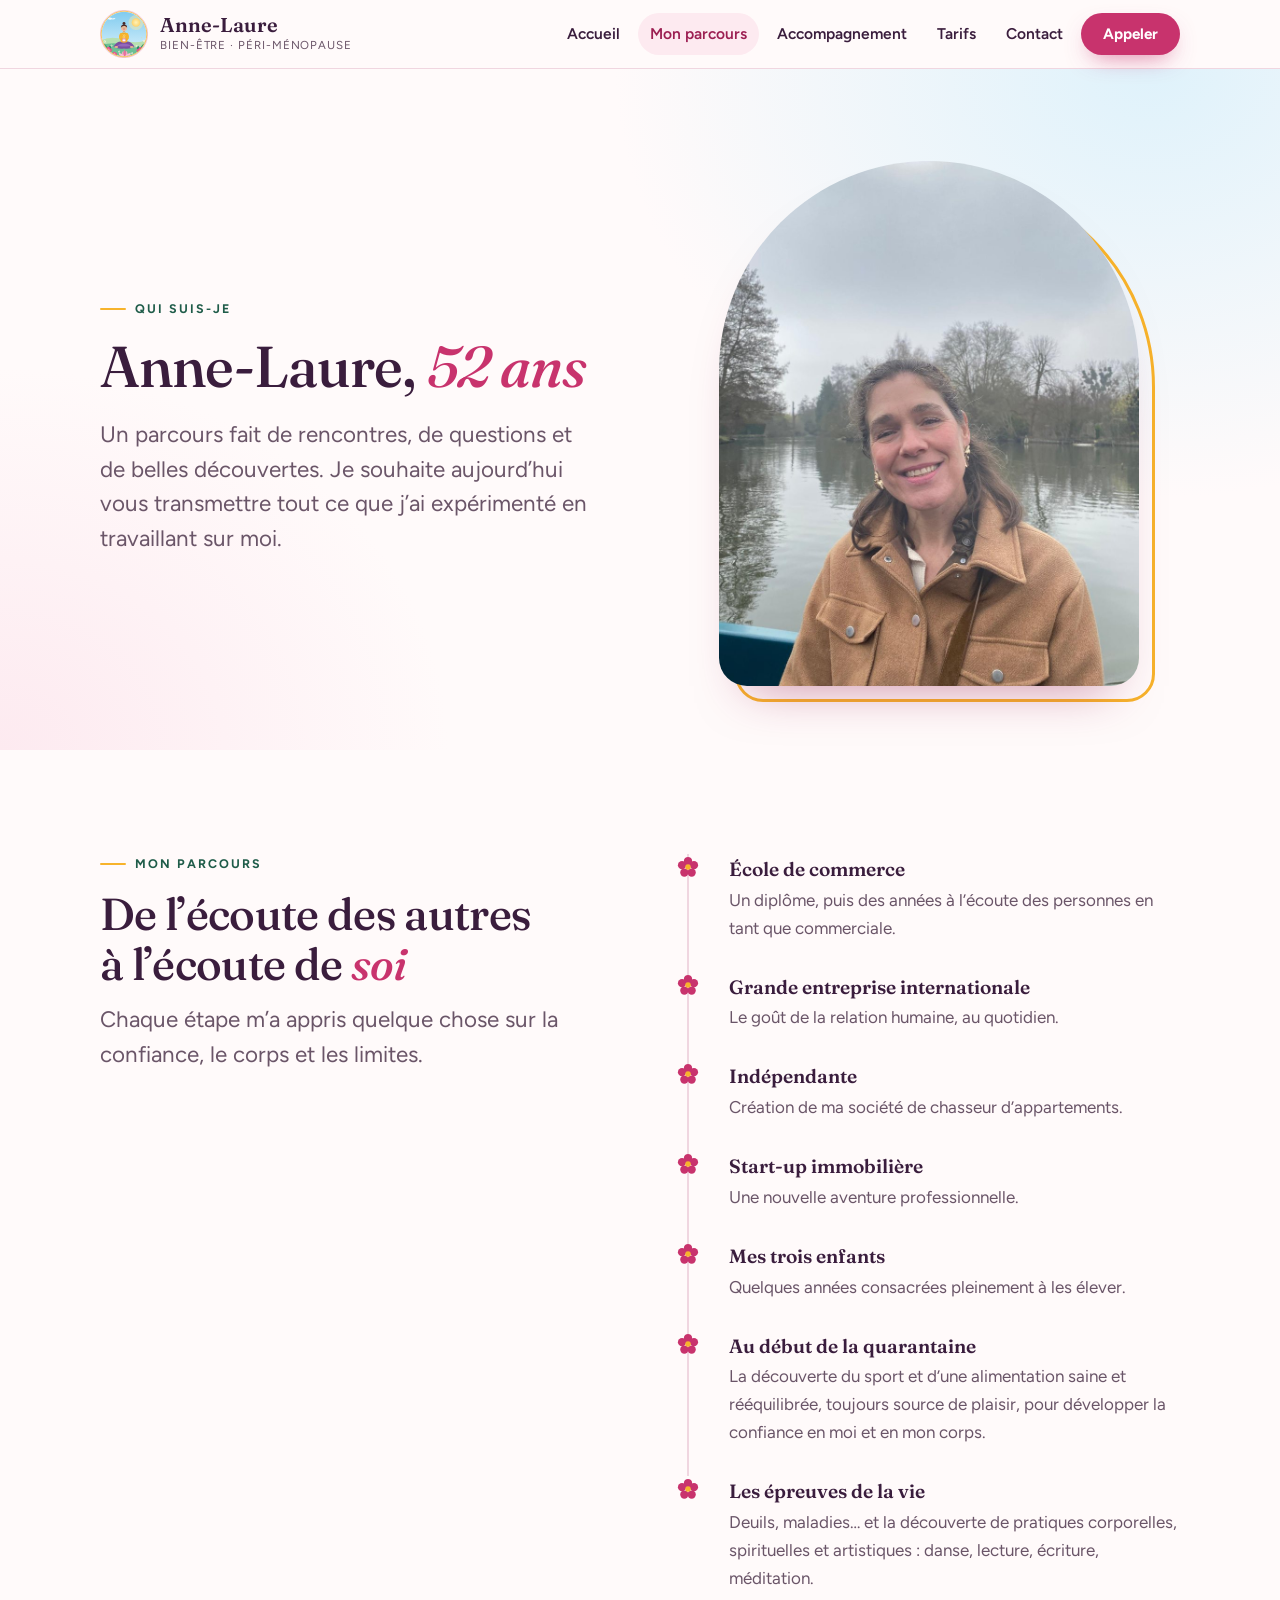
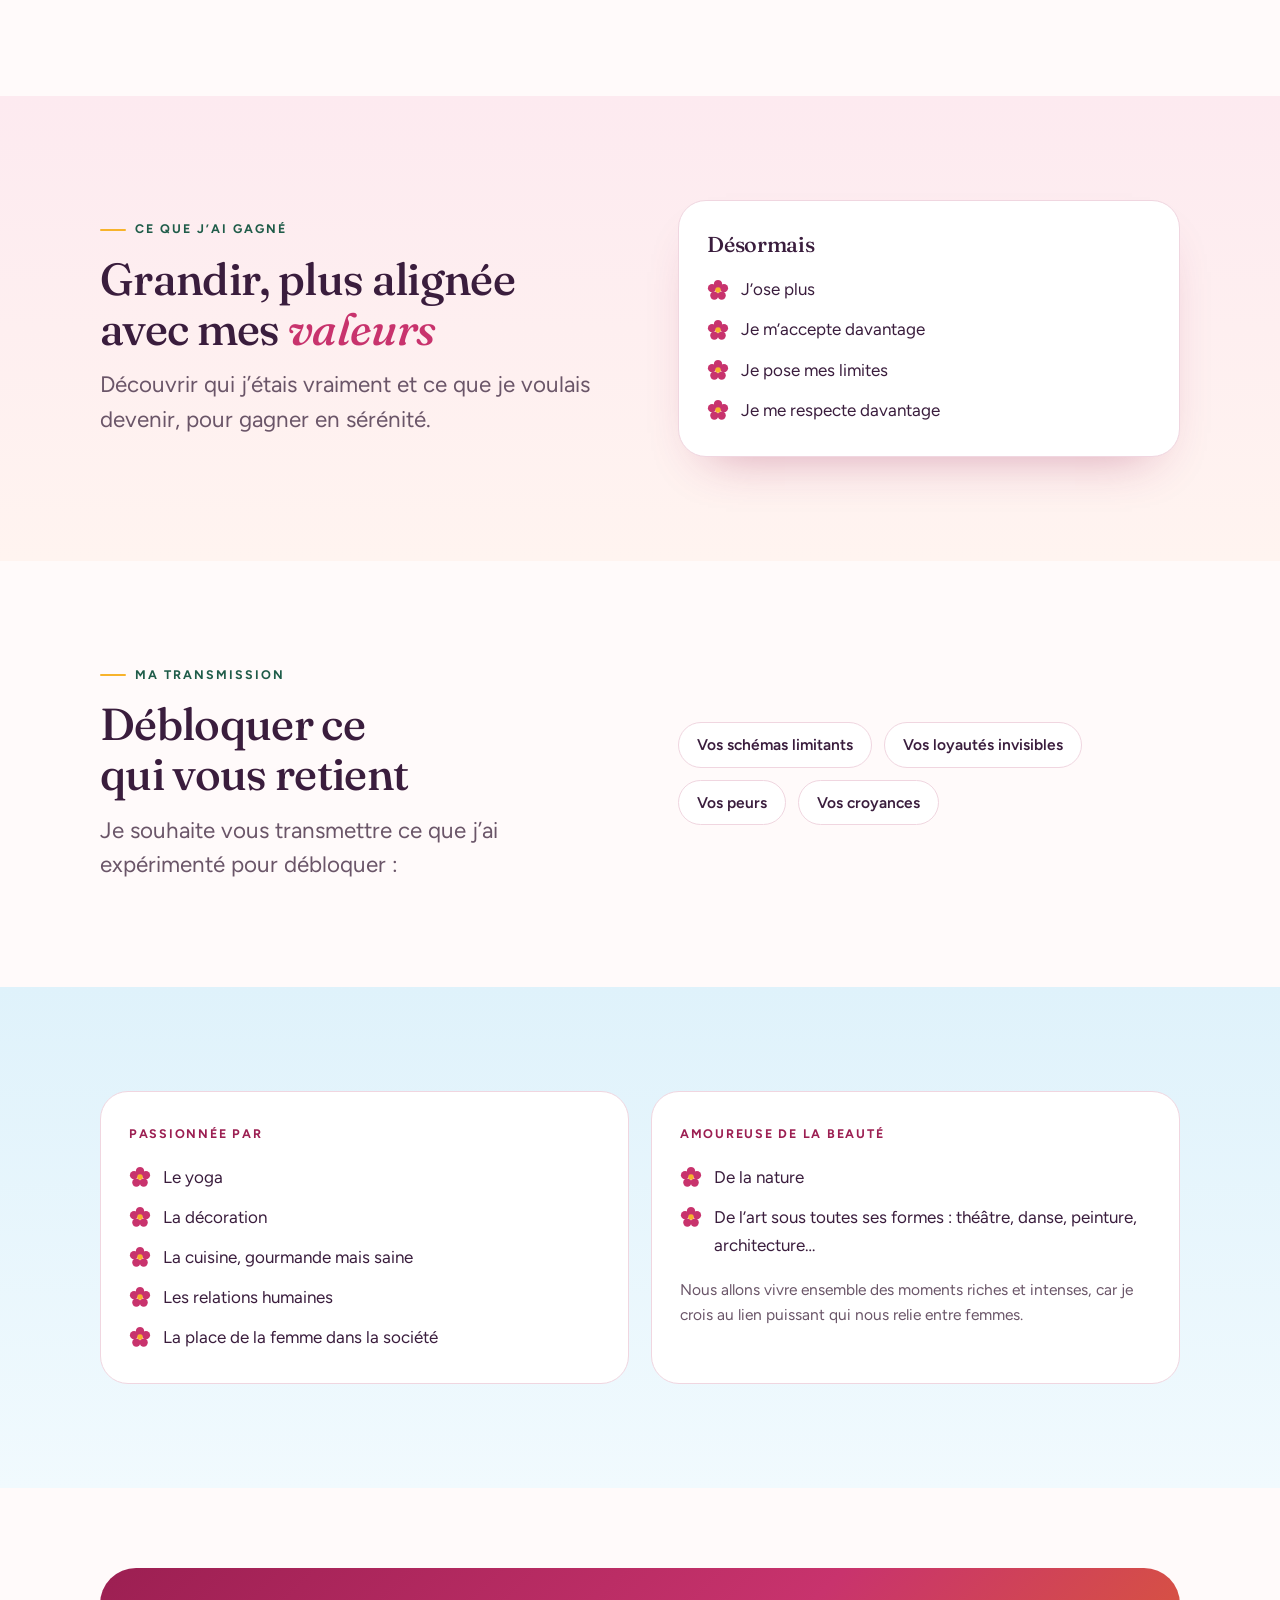
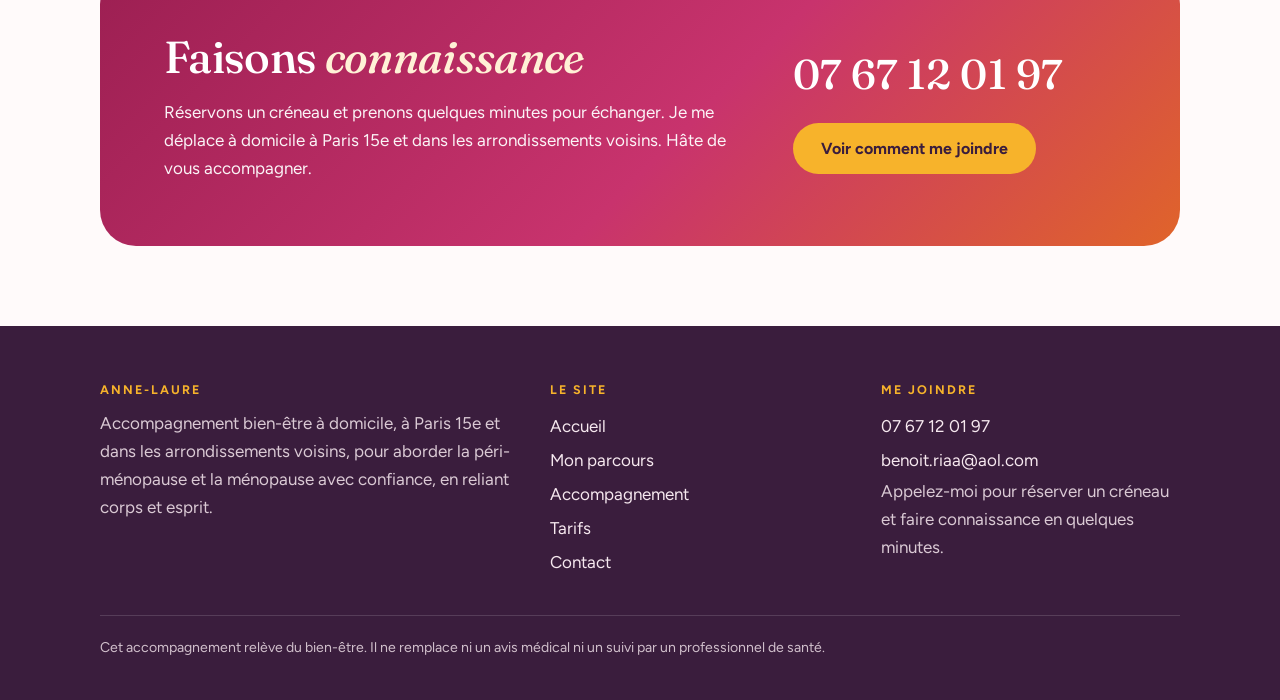
==== a-propos.html @ b465379d "Add files via upload" ====
<!doctype html><html lang="fr"><head><meta charset="utf-8"><meta name="viewport" content="width=device-width,initial-scale=1,viewport-fit=cover"><title>Mon parcours · Anne-Laure</title><meta name="description" content="Le parcours d’Anne-Laure, 52 ans, accompagnante bien-être à domicile à Paris 15e."><meta name="theme-color" content="#c8336d"><link rel="icon" href="logo.svg" type="image/svg+xml"><meta property="og:type" content="website"><meta property="og:locale" content="fr_FR"><meta property="og:title" content="Mon parcours · Anne-Laure"><meta property="og:description" content="Le parcours d’Anne-Laure, 52 ans, accompagnante bien-être à domicile à Paris 15e."><meta property="og:image" content="https://annelaureriaudsimon-web.github.io/annelaure-bienetre/apercu.jpg"><meta property="og:image:width" content="1200"><meta property="og:image:height" content="630"><meta property="og:image:alt" content="Anne-Laure, accompagnement bien-être : une femme en méditation entourée de fleurs"><meta name="twitter:card" content="summary_large_image"><link rel="canonical" href="https://annelaureriaudsimon-web.github.io/annelaure-bienetre/a-propos.html"><meta property="og:url" content="https://annelaureriaudsimon-web.github.io/annelaure-bienetre/a-propos.html"><link rel="preconnect" href="https://fonts.googleapis.com"><link rel="preconnect" href="https://fonts.gstatic.com" crossorigin><link rel="stylesheet" href="https://fonts.googleapis.com/css2?family=Figtree:wght@400;600;700&family=Fraunces:ital,opsz,wght@0,9..144,400;0,9..144,500;0,9..144,600;1,9..144,400;1,9..144,500&display=swap"><link rel="stylesheet" href="style.css"></head><body><div class="page"><header class="site-header"><div class="wrap bar">
<a class="brand" href="index.html"><img src="logo.svg" alt="" width="48" height="48"><span><b>Anne-Laure</b><small>Bien-être · péri-ménopause</small></span></a>
<button class="menu-btn" type="button" aria-expanded="false" aria-controls="nav">Menu</button>
<nav class="nav" id="nav" aria-label="Navigation principale"><a class="link" href="index.html">Accueil</a><a class="link" href="a-propos.html" aria-current="page">Mon parcours</a><a class="link" href="accompagnement.html">Accompagnement</a><a class="link" href="tarifs.html">Tarifs</a><a class="link" href="contact.html">Contact</a><a class="btn btn-main btn-sm" href="tel:+33767120197">Appeler</a></nav>
</div></header><main>
<section class="page-hero"><div class="wrap split">
<div><span class="eyebrow">Qui suis-je</span><h1>Anne-Laure, <em>52 ans</em></h1><p class="lead">Un parcours fait de rencontres, de questions et de belles découvertes. Je souhaite aujourd’hui vous transmettre tout ce que j’ai expérimenté en travaillant sur moi.</p></div>
<figure class="portrait"><img src="portrait.jpg" alt="Anne-Laure, souriante, en manteau camel au bord d’une rivière" width="900" height="1200"></figure>
</div></section>
<section class="section"><div class="wrap split" style="align-items:start">
<div class="head" style="margin:0"><span class="eyebrow">Mon parcours</span><h2>De l’écoute des autres à l’écoute de <em>soi</em></h2><p class="lead">Chaque étape m’a appris quelque chose sur la confiance, le corps et les limites.</p></div>
<ol class="path"><li><b>École de commerce</b><span>Un diplôme, puis des années à l’écoute des personnes en tant que commerciale.</span></li><li><b>Grande entreprise internationale</b><span>Le goût de la relation humaine, au quotidien.</span></li><li><b>Indépendante</b><span>Création de ma société de chasseur d’appartements.</span></li><li><b>Start-up immobilière</b><span>Une nouvelle aventure professionnelle.</span></li><li><b>Mes trois enfants</b><span>Quelques années consacrées pleinement à les élever.</span></li><li><b>Au début de la quarantaine</b><span>La découverte du sport et d’une alimentation saine et rééquilibrée, toujours source de plaisir, pour développer la confiance en moi et en mon corps.</span></li><li><b>Les épreuves de la vie</b><span>Deuils, maladies… et la découverte de pratiques corporelles, spirituelles et artistiques : danse, lecture, écriture, méditation.</span></li></ol>
</div></section>
<section class="section tint-blush"><div class="wrap split">
<div class="head" style="margin:0"><span class="eyebrow">Ce que j’ai gagné</span><h2>Grandir, plus alignée avec mes <em>valeurs</em></h2><p class="lead">Découvrir qui j’étais vraiment et ce que je voulais devenir, pour gagner en sérénité.</p></div>
<div class="card raised"><h3>Désormais</h3><ul class="petals"><li>J’ose plus</li><li>Je m’accepte davantage</li><li>Je pose mes limites</li><li>Je me respecte davantage</li></ul></div>
</div></section>
<section class="section"><div class="wrap split">
<div class="head" style="margin:0"><span class="eyebrow">Ma transmission</span><h2>Débloquer ce qui vous retient</h2><p class="lead">Je souhaite vous transmettre ce que j’ai expérimenté pour débloquer :</p></div>
<div class="chips" style="gap:12px"><span class="chip">Vos schémas limitants</span><span class="chip">Vos loyautés invisibles</span><span class="chip">Vos peurs</span><span class="chip">Vos croyances</span></div>
</div></section>
<section class="section tint-sky"><div class="wrap two">
<div class="card"><span class="tag">Passionnée par</span><ul class="petals"><li>Le yoga</li><li>La décoration</li><li>La cuisine, gourmande mais saine</li><li>Les relations humaines</li><li>La place de la femme dans la société</li></ul></div>
<div class="card"><span class="tag">Amoureuse de la beauté</span><ul class="petals"><li>De la nature</li><li>De l’art sous toutes ses formes : théâtre, danse, peinture, architecture…</li></ul><p class="note">Nous allons vivre ensemble des moments riches et intenses, car je crois au lien puissant qui nous relie entre femmes.</p></div>
</div></section>
<div class="wrap cta-wrap"><div class="cta">
<div style="display:grid;gap:16px"><h2>Faisons <em>connaissance</em></h2><p>Réservons un créneau et prenons quelques minutes pour échanger. Je me déplace à domicile à Paris 15e et dans les arrondissements voisins. Hâte de vous accompagner.</p></div>
<div class="side"><a class="phone" href="tel:+33767120197">07 67 12 01 97</a><a class="btn btn-sun" href="contact.html">Voir comment me joindre</a></div>
</div></div>
</main><footer class="site-footer"><div class="wrap">
<div class="foot">
<div><h4>Anne-Laure</h4><p>Accompagnement bien-être à domicile, à Paris 15e et dans les arrondissements voisins, pour aborder la péri-ménopause et la ménopause avec confiance, en reliant corps et esprit.</p></div>
<div><h4>Le site</h4><a href="index.html">Accueil</a><a href="a-propos.html">Mon parcours</a><a href="accompagnement.html">Accompagnement</a><a href="tarifs.html">Tarifs</a><a href="contact.html">Contact</a></div>
<div><h4>Me joindre</h4><a href="tel:+33767120197">07 67 12 01 97</a><a href="mailto:benoit.riaa@aol.com">benoit.riaa@aol.com</a><p>Appelez-moi pour réserver un créneau et faire connaissance en quelques minutes.</p></div>
</div>
<p class="legal">Cet accompagnement relève du bien-être. Il ne remplace ni un avis médical ni un suivi par un professionnel de santé.</p>
</div></footer></div><script src="site.js"></script></body></html>
---- style.css ----
/* Concept : pages aériennes, grandes respirations, lavis de ciel et de pivoine, titres en serif doux, un accent doré. */
:root{
  --paper:#fffafa;
  --blush:#fdeaf0;
  --sky:#dff2fb;
  --apricot:#fff1d6;
  --peony:#c8336d;
  --peony-deep:#9c1f52;
  --sun:#f7b32b;
  --leaf:#2f8a6b;
  --leaf-deep:#1f5c49;
  --ink:#3a1d3d;
  --muted:#6a5568;
  --line:#f0d6e0;
  --white:#ffffff;
  --display:"Fraunces",Georgia,"Times New Roman",serif;
  --body:"Figtree","Helvetica Neue",Arial,sans-serif;
  --petal:url("data:image/svg+xml,%3Csvg xmlns='http://www.w3.org/2000/svg' viewBox='0 0 24 24'%3E%3Cg fill='%23c8336d'%3E%3Ccircle cx='12' cy='5.5' r='4.5'/%3E%3Ccircle cx='18.5' cy='10' r='4.5'/%3E%3Ccircle cx='16' cy='18' r='4.5'/%3E%3Ccircle cx='8' cy='18' r='4.5'/%3E%3Ccircle cx='5.5' cy='10' r='4.5'/%3E%3C/g%3E%3Ccircle cx='12' cy='12' r='3' fill='%23f7b32b'/%3E%3C/svg%3E");
  color-scheme:light;
}
*{box-sizing:border-box}
html{scroll-behavior:smooth}
body{margin:0;background:var(--paper);color:var(--ink);font-family:var(--body);font-size:1.0625rem;line-height:1.65;-webkit-font-smoothing:antialiased}
img{max-width:100%;display:block}
a{color:var(--peony-deep)}
a:focus-visible,button:focus-visible{outline:3px solid var(--sun);outline-offset:3px;border-radius:6px}
h1,h2,h3{font-family:var(--display);font-weight:500;line-height:1.12;letter-spacing:-.015em;text-wrap:balance;margin:0}
h1{font-size:clamp(2.3rem,5.6vw,4.2rem)}
h2{font-size:clamp(1.8rem,3.8vw,2.8rem)}
h3{font-size:1.35rem}
em{font-style:italic;color:var(--peony)}
p{margin:0}
.wrap{width:100%;max-width:1120px;margin-inline:auto;padding-inline:20px}
.eyebrow{font-size:.78rem;font-weight:700;letter-spacing:.16em;text-transform:uppercase;color:var(--leaf-deep);display:inline-flex;align-items:center;gap:.6rem}
.eyebrow::before{content:"";width:1.6rem;height:2px;background:var(--sun);border-radius:2px}
.lead{font-size:clamp(1.15rem,2vw,1.4rem);line-height:1.55;color:var(--muted);max-width:40rem}

/* header */
.site-header{position:sticky;top:env(safe-area-inset-top,0px);z-index:20;background:rgba(255,250,250,.92);backdrop-filter:blur(10px);border-bottom:1px solid var(--line)}
.bar{display:flex;align-items:center;justify-content:space-between;gap:16px;padding-block:10px}
.brand{display:flex;align-items:center;gap:12px;text-decoration:none;color:var(--ink);min-width:0}
.brand img{width:48px;height:48px;flex:none}
.brand b{font-family:var(--display);font-weight:600;font-size:1.25rem;display:block;line-height:1.1}
.brand small{display:block;font-size:.72rem;letter-spacing:.08em;text-transform:uppercase;color:var(--muted)}
.nav{display:flex;align-items:center;gap:6px}
.nav a.link{text-decoration:none;color:var(--ink);font-weight:600;font-size:.97rem;padding:8px 12px;border-radius:999px}
.nav a.link:hover{background:var(--blush)}
.nav a.link[aria-current="page"]{background:var(--blush);color:var(--peony-deep)}
.menu-btn{display:none;background:var(--blush);border:0;color:var(--ink);font:600 .95rem var(--body);padding:10px 16px;border-radius:999px;cursor:pointer}

/* buttons */
.btn{display:inline-flex;align-items:center;justify-content:center;gap:.6rem;font:700 1rem var(--body);text-decoration:none;padding:14px 26px;border-radius:999px;border:2px solid transparent;cursor:pointer;transition:transform .2s,box-shadow .2s,background .2s}
.btn-main{background:var(--peony);color:#fff;box-shadow:0 10px 24px -10px rgba(200,51,109,.7)}
.btn-main:hover{background:var(--peony-deep);transform:translateY(-2px)}
.btn-ghost{background:transparent;border-color:var(--ink);color:var(--ink)}
.btn-ghost:hover{background:var(--ink);color:#fff}
.btn-sun{background:var(--sun);color:var(--ink)}
.btn-sun:hover{transform:translateY(-2px);box-shadow:0 10px 24px -10px rgba(0,0,0,.4)}
.btn-sm{padding:10px 20px;font-size:.95rem}
.btn-row{display:flex;flex-wrap:wrap;gap:12px}

/* sections */
.section{padding-block:clamp(56px,9vw,104px)}
.tint-blush{background:linear-gradient(180deg,var(--blush),#fff4f0)}
.tint-sky{background:linear-gradient(180deg,var(--sky),#f1fafe)}
.tint-sun{background:linear-gradient(180deg,var(--apricot),#fff8ea)}
.head{display:grid;gap:14px;margin-bottom:clamp(28px,5vw,52px);max-width:46rem}

/* hero */
.hero{position:relative;overflow:hidden;padding-block:clamp(40px,7vw,88px);background:
  radial-gradient(60% 70% at 85% 20%,var(--sky),transparent 70%),
  radial-gradient(50% 60% at 0% 100%,var(--blush),transparent 70%),var(--paper)}
.hero-grid{display:grid;grid-template-columns:1.15fr .85fr;gap:clamp(24px,5vw,64px);align-items:center}
.hero-grid>*{min-width:0}
.hero h1{margin-block:18px 20px}
.hero .lead{margin-bottom:30px}
.emblem{position:relative;justify-self:center;width:min(100%,430px)}
.emblem img{width:100%;height:auto;filter:drop-shadow(0 30px 40px rgba(156,31,82,.22))}
.emblem::before{content:"";position:absolute;inset:-6% -6% auto auto;width:42%;aspect-ratio:1;border-radius:50%;background:var(--sun);opacity:.35;filter:blur(2px);z-index:-1}
.emblem::after{content:"";position:absolute;inset:auto auto -5% -5%;width:34%;aspect-ratio:1;border-radius:50%;background:var(--blush);z-index:-1}
.page-hero{padding-block:clamp(48px,8vw,92px) clamp(40px,6vw,64px);background:radial-gradient(60% 90% at 90% 0%,var(--sky),transparent 70%),radial-gradient(50% 80% at 0% 100%,var(--blush),transparent 70%),var(--paper)}
.page-hero h1{margin-block:16px 18px;font-size:clamp(2.1rem,5vw,3.6rem)}

/* lists */
.petals{list-style:none;margin:0;padding:0;display:grid;gap:12px}
.petals li{position:relative;padding-left:34px}
.petals li::before{content:"";position:absolute;left:0;top:.2em;width:22px;height:22px;background:var(--petal) center/contain no-repeat}
.cards{display:grid;grid-template-columns:repeat(3,1fr);gap:22px}
.cards>*{min-width:0}
.card{background:var(--white);border:1px solid var(--line);border-radius:28px;padding:32px 28px;display:grid;gap:18px;align-content:start}
.card h3{color:var(--ink)}
.card .tag{font-size:.78rem;font-weight:700;letter-spacing:.14em;text-transform:uppercase;color:var(--peony-deep)}
.card.raised{box-shadow:0 24px 50px -30px rgba(156,31,82,.45)}
.card .note{color:var(--muted);font-size:.97rem}

/* statements */
.split{display:grid;grid-template-columns:1fr 1fr;gap:clamp(28px,6vw,80px);align-items:center}
.split>*{min-width:0}
.big-quote{font-family:var(--display);font-size:clamp(1.6rem,3.4vw,2.5rem);line-height:1.25;font-weight:400}
.chips{display:flex;flex-wrap:wrap;gap:10px}
.chip{background:var(--white);border:1px solid var(--line);border-radius:999px;padding:9px 18px;font-weight:600;font-size:.97rem}
.words{display:flex;flex-wrap:wrap;gap:6px 26px;font-family:var(--display);font-size:clamp(1.7rem,4.2vw,3rem);line-height:1.2;font-style:italic}
.words span:nth-child(4n+1){color:var(--peony)}
.words span:nth-child(4n+2){color:var(--leaf)}
.words span:nth-child(4n+3){color:var(--ink)}
.words span:nth-child(4n){color:#d98f0b}
.tools{display:grid;grid-template-columns:repeat(3,1fr);gap:16px;padding:0;margin:0;list-style:none}
.tools li{background:var(--white);border:1px solid var(--line);border-radius:22px;padding:22px 22px 22px 66px;position:relative;font-weight:600;min-width:0}
.tools li::before{content:"";position:absolute;left:22px;top:22px;width:28px;height:28px;background:var(--petal) center/contain no-repeat}
.tools li span{display:block;font-weight:400;color:var(--muted);font-size:.95rem;margin-top:2px}

/* timeline (parcours) */
.path{list-style:none;margin:0;padding:0;display:grid;gap:0;position:relative}
.path li{position:relative;padding:0 0 30px 40px;border-left:2px solid var(--line);margin-left:9px}
.path li:last-child{border-left-color:transparent;padding-bottom:0}
.path li::before{content:"";position:absolute;left:-12px;top:2px;width:22px;height:22px;background:var(--petal) center/contain no-repeat}
.path b{font-family:var(--display);font-weight:600;font-size:1.2rem;display:block;color:var(--ink)}
.path span{color:var(--muted)}

/* prices */
.price{font-family:var(--display);font-size:clamp(3rem,7vw,4.6rem);line-height:1;color:var(--peony)}
.price small{font-family:var(--body);font-size:1rem;color:var(--muted);font-weight:600}
.two{display:grid;grid-template-columns:1fr 1fr;gap:22px}
.two>*{min-width:0}
.ribbon{display:inline-block;background:var(--sun);color:var(--ink);font-weight:700;font-size:.8rem;letter-spacing:.1em;text-transform:uppercase;padding:6px 14px;border-radius:999px;justify-self:start}

/* call to action */
.cta{background:linear-gradient(135deg,var(--peony-deep),var(--peony) 55%,#e0642a);color:#fff;border-radius:36px;padding:clamp(32px,6vw,64px);display:grid;grid-template-columns:1.3fr .7fr;gap:28px;align-items:center;position:relative;overflow:hidden}
.cta>*{min-width:0}
.cta h2{color:#fff}
.cta em{color:var(--apricot)}
.cta p{color:#fff;opacity:.95}
.cta .side{display:grid;gap:14px;justify-items:start}
.phone{font-family:var(--display);font-size:clamp(1.8rem,4.4vw,2.6rem);font-weight:500;letter-spacing:.01em;color:inherit;text-decoration:none;overflow-wrap:anywhere}
.cta-wrap{padding-block:clamp(40px,7vw,80px)}

/* contact */
.contact-box{background:var(--white);border:1px solid var(--line);border-radius:32px;padding:clamp(28px,5vw,48px);display:grid;gap:20px;box-shadow:0 30px 60px -40px rgba(156,31,82,.5)}
.contact-box .phone{color:var(--peony)}
.copy-ok{font-size:.9rem;color:var(--leaf-deep);font-weight:600;min-height:1.4em}

/* footer */
.site-footer{background:var(--ink);color:#f6e8ef;padding-block:56px 40px}
.foot{display:grid;grid-template-columns:1.4fr 1fr 1fr;gap:32px}
.foot>*{min-width:0}
.foot h4{margin:0 0 12px;font:700 .78rem var(--body);letter-spacing:.16em;text-transform:uppercase;color:var(--sun)}
.foot a{color:#f6e8ef;text-decoration:none;display:block;padding:3px 0}
.foot a:hover{text-decoration:underline}
.foot p{opacity:.85;max-width:26rem}
.legal{margin-top:36px;padding-top:20px;border-top:1px solid rgba(255,255,255,.18);font-size:.88rem;opacity:.8}

@media (max-width:860px){
  .hero-grid,.split,.cta,.foot,.two{grid-template-columns:1fr}
  .cards,.tools{grid-template-columns:1fr}
  .emblem{width:min(78%,340px);order:-1}
  .menu-btn{display:inline-block}
  .nav{position:absolute;left:0;right:0;top:100%;background:var(--paper);border-bottom:1px solid var(--line);flex-direction:column;align-items:stretch;padding:12px 20px 20px;display:none}
  .nav.open{display:flex}
  .nav a.link{padding:12px 14px}
  .site-header .btn-sm{display:none}
  .brand small{display:none}
}
@media (min-width:600px) and (max-width:860px){.tools{grid-template-columns:1fr 1fr}.cards{grid-template-columns:1fr 1fr}}
@media (prefers-reduced-motion:reduce){*{transition:none!important;scroll-behavior:auto!important}}

/* portrait en arche */
.portrait{position:relative;isolation:isolate;justify-self:center;width:min(100%,420px);margin:0}
.portrait img{width:100%;height:auto;aspect-ratio:4/5;object-fit:cover;object-position:50% 40%;border-radius:50% 50% 28px 28px / 40% 40% 28px 28px;box-shadow:0 30px 50px -30px rgba(156,31,82,.5)}
.portrait::before{content:"";position:absolute;inset:16px -16px -16px 16px;border:3px solid var(--sun);border-radius:50% 50% 28px 28px / 40% 40% 28px 28px;z-index:-1}
.zone{display:flex;flex-wrap:wrap;gap:12px}
.zone .chip{font-size:1.05rem;padding:12px 22px}
.chip-main{background:var(--peony);border-color:var(--peony);color:#fff}
@media (max-width:860px){.portrait{width:min(78%,340px);order:-1;margin-right:16px}}
.sr{position:absolute;width:1px;height:1px;overflow:hidden;clip:rect(0 0 0 0);white-space:nowrap}
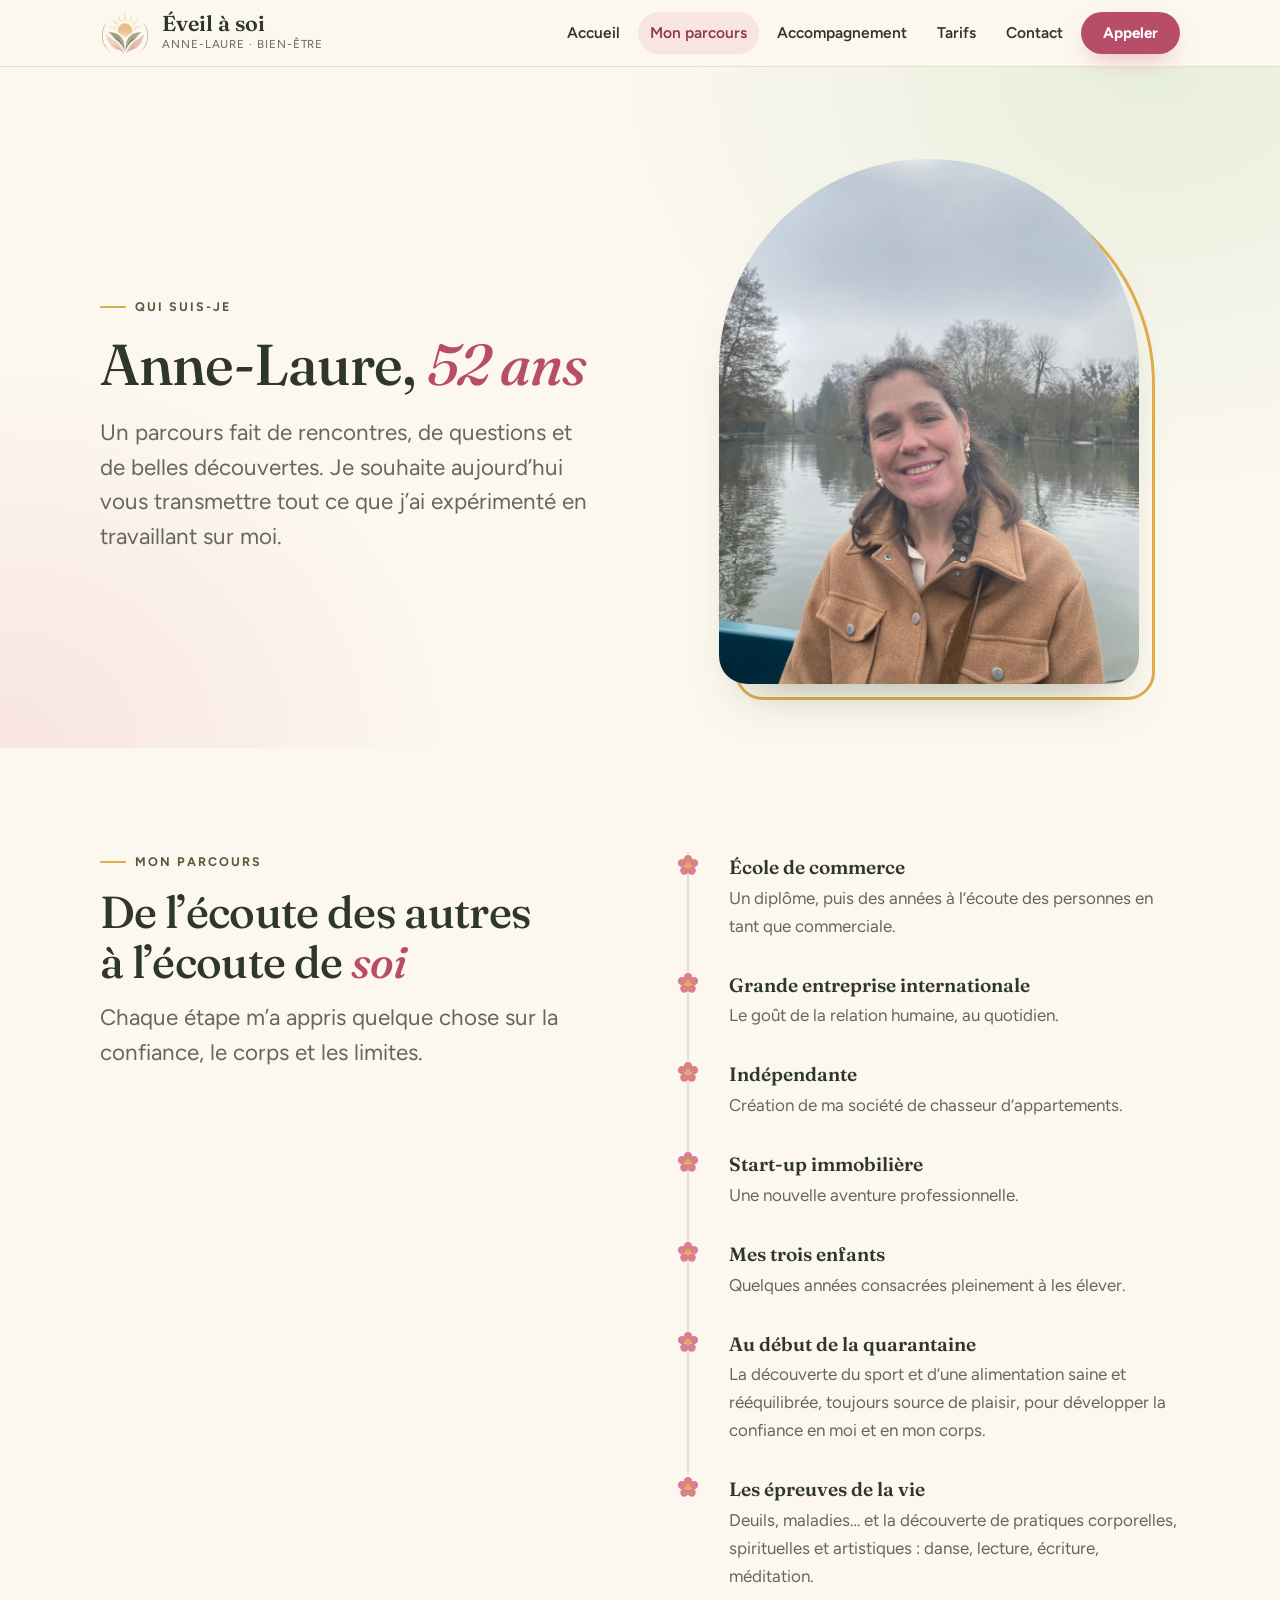
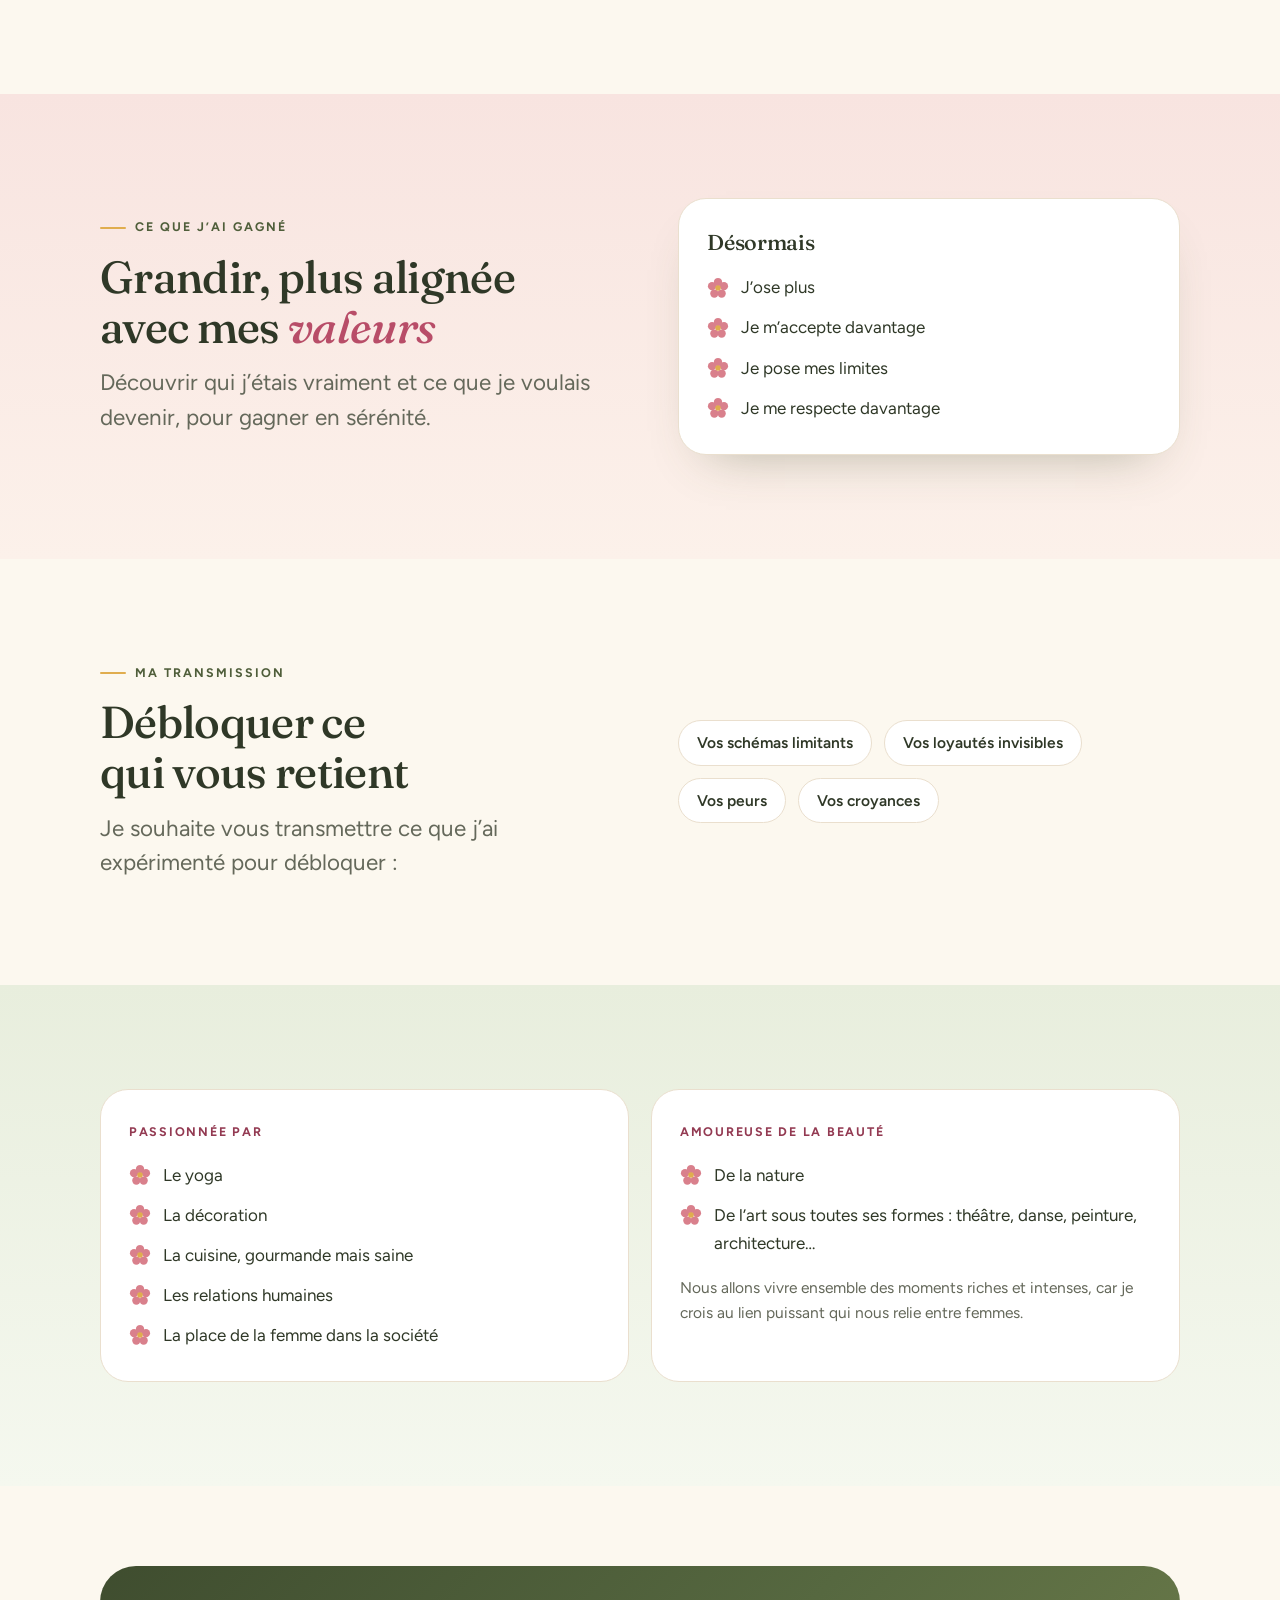
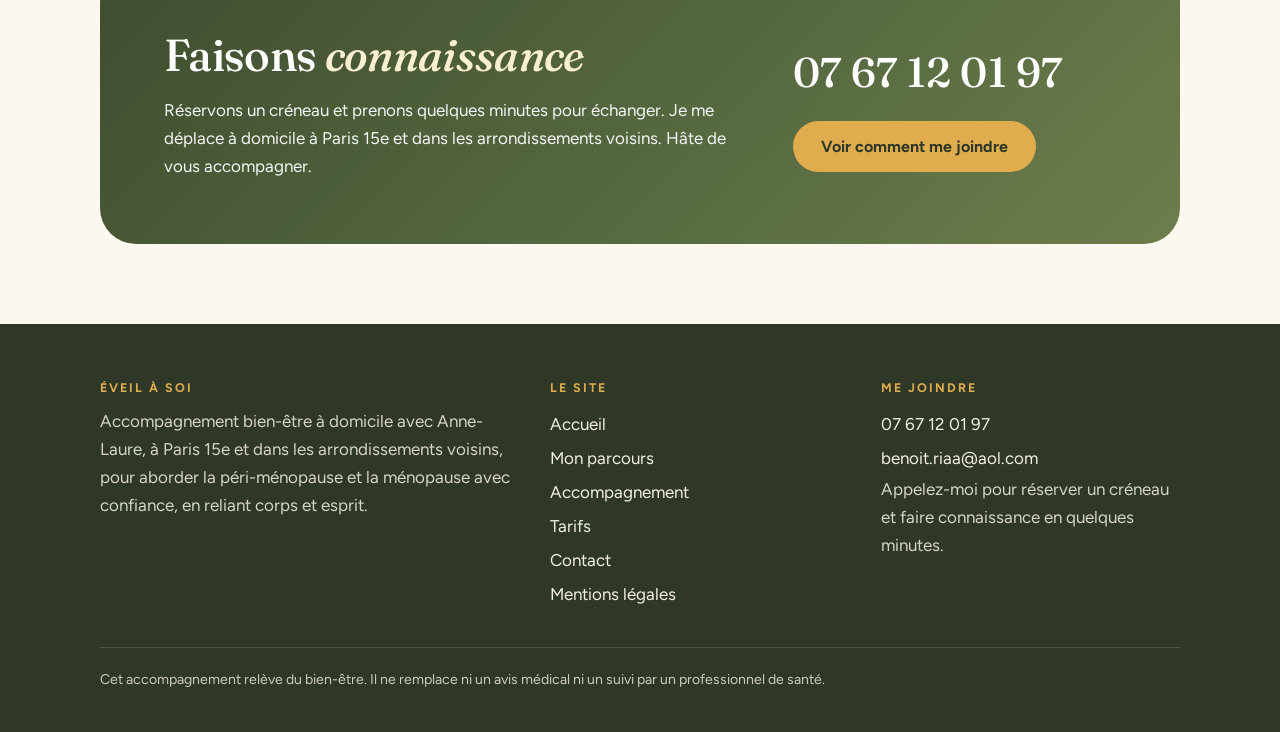
==== commit d8b30036: "Add files via upload" ====
--- a/a-propos.html
+++ b/a-propos.html
@@ -1,5 +1,5 @@
-<!doctype html><html lang="fr"><head><meta charset="utf-8"><meta name="viewport" content="width=device-width,initial-scale=1,viewport-fit=cover"><title>Mon parcours · Anne-Laure</title><meta name="description" content="Le parcours d’Anne-Laure, 52 ans, accompagnante bien-être à domicile à Paris 15e."><meta name="theme-color" content="#c8336d"><link rel="icon" href="logo.svg" type="image/svg+xml"><meta property="og:type" content="website"><meta property="og:locale" content="fr_FR"><meta property="og:title" content="Mon parcours · Anne-Laure"><meta property="og:description" content="Le parcours d’Anne-Laure, 52 ans, accompagnante bien-être à domicile à Paris 15e."><meta property="og:image" content="https://annelaureriaudsimon-web.github.io/annelaure-bienetre/apercu.jpg"><meta property="og:image:width" content="1200"><meta property="og:image:height" content="630"><meta property="og:image:alt" content="Anne-Laure, accompagnement bien-être : une femme en méditation entourée de fleurs"><meta name="twitter:card" content="summary_large_image"><link rel="canonical" href="https://annelaureriaudsimon-web.github.io/annelaure-bienetre/a-propos.html"><meta property="og:url" content="https://annelaureriaudsimon-web.github.io/annelaure-bienetre/a-propos.html"><link rel="preconnect" href="https://fonts.googleapis.com"><link rel="preconnect" href="https://fonts.gstatic.com" crossorigin><link rel="stylesheet" href="https://fonts.googleapis.com/css2?family=Figtree:wght@400;600;700&family=Fraunces:ital,opsz,wght@0,9..144,400;0,9..144,500;0,9..144,600;1,9..144,400;1,9..144,500&display=swap"><link rel="stylesheet" href="style.css"></head><body><div class="page"><header class="site-header"><div class="wrap bar">
-<a class="brand" href="index.html"><img src="logo.svg" alt="" width="48" height="48"><span><b>Anne-Laure</b><small>Bien-être · péri-ménopause</small></span></a>
+<!doctype html><html lang="fr"><head><meta charset="utf-8"><meta name="viewport" content="width=device-width,initial-scale=1,viewport-fit=cover"><title>Mon parcours · Éveil à soi</title><meta name="description" content="Le parcours d’Anne-Laure, 52 ans, accompagnante bien-être à domicile à Paris 15e."><meta name="theme-color" content="#b84d68"><link rel="icon" href="favicon.png" type="image/png"><link rel="apple-touch-icon" href="apple-touch-icon.png"><meta property="og:type" content="website"><meta property="og:locale" content="fr_FR"><meta property="og:title" content="Mon parcours · Éveil à soi"><meta property="og:description" content="Le parcours d’Anne-Laure, 52 ans, accompagnante bien-être à domicile à Paris 15e."><meta property="og:image" content="https://annelaureriaudsimon-web.github.io/annelaure-bienetre/apercu-eveil.jpg"><meta property="og:image:width" content="1200"><meta property="og:image:height" content="630"><meta property="og:image:alt" content="Éveil à soi : un soleil se lève sur deux feuilles vertes et deux pétales roses"><meta name="twitter:card" content="summary_large_image"><link rel="canonical" href="https://annelaureriaudsimon-web.github.io/annelaure-bienetre/a-propos.html"><meta property="og:url" content="https://annelaureriaudsimon-web.github.io/annelaure-bienetre/a-propos.html"><link rel="preconnect" href="https://fonts.googleapis.com"><link rel="preconnect" href="https://fonts.gstatic.com" crossorigin><link rel="stylesheet" href="https://fonts.googleapis.com/css2?family=Figtree:wght@400;600;700&family=Fraunces:ital,opsz,wght@0,9..144,400;0,9..144,500;0,9..144,600;1,9..144,400;1,9..144,500&display=swap"><link rel="stylesheet" href="style.css"></head><body><div class="page"><header class="site-header"><div class="wrap bar">
+<a class="brand" href="index.html"><img src="logo-eveil-petit.png" alt="" width="200" height="184"><span><b>Éveil à soi</b><small>Anne-Laure · Bien-être</small></span></a>
 <button class="menu-btn" type="button" aria-expanded="false" aria-controls="nav">Menu</button>
 <nav class="nav" id="nav" aria-label="Navigation principale"><a class="link" href="index.html">Accueil</a><a class="link" href="a-propos.html" aria-current="page">Mon parcours</a><a class="link" href="accompagnement.html">Accompagnement</a><a class="link" href="tarifs.html">Tarifs</a><a class="link" href="contact.html">Contact</a><a class="btn btn-main btn-sm" href="tel:+33767120197">Appeler</a></nav>
 </div></header><main>
@@ -29,8 +29,8 @@
 </div></div>
 </main><footer class="site-footer"><div class="wrap">
 <div class="foot">
-<div><h4>Anne-Laure</h4><p>Accompagnement bien-être à domicile, à Paris 15e et dans les arrondissements voisins, pour aborder la péri-ménopause et la ménopause avec confiance, en reliant corps et esprit.</p></div>
-<div><h4>Le site</h4><a href="index.html">Accueil</a><a href="a-propos.html">Mon parcours</a><a href="accompagnement.html">Accompagnement</a><a href="tarifs.html">Tarifs</a><a href="contact.html">Contact</a></div>
+<div><h4>Éveil à soi</h4><p>Accompagnement bien-être à domicile avec Anne-Laure, à Paris 15e et dans les arrondissements voisins, pour aborder la péri-ménopause et la ménopause avec confiance, en reliant corps et esprit.</p></div>
+<div><h4>Le site</h4><a href="index.html">Accueil</a><a href="a-propos.html">Mon parcours</a><a href="accompagnement.html">Accompagnement</a><a href="tarifs.html">Tarifs</a><a href="contact.html">Contact</a><a href="mentions-legales.html">Mentions légales</a></div>
 <div><h4>Me joindre</h4><a href="tel:+33767120197">07 67 12 01 97</a><a href="mailto:benoit.riaa@aol.com">benoit.riaa@aol.com</a><p>Appelez-moi pour réserver un créneau et faire connaissance en quelques minutes.</p></div>
 </div>
 <p class="legal">Cet accompagnement relève du bien-être. Il ne remplace ni un avis médical ni un suivi par un professionnel de santé.</p>
--- a/style.css
+++ b/style.css
@@ -1,21 +1,21 @@
 /* Concept : pages aériennes, grandes respirations, lavis de ciel et de pivoine, titres en serif doux, un accent doré. */
 :root{
-  --paper:#fffafa;
-  --blush:#fdeaf0;
-  --sky:#dff2fb;
-  --apricot:#fff1d6;
-  --peony:#c8336d;
-  --peony-deep:#9c1f52;
-  --sun:#f7b32b;
-  --leaf:#2f8a6b;
-  --leaf-deep:#1f5c49;
-  --ink:#3a1d3d;
-  --muted:#6a5568;
-  --line:#f0d6e0;
+  --paper:#fcf8ef;
+  --blush:#f8e4e0;
+  --sky:#e8eedd;
+  --apricot:#fbefd3;
+  --peony:#b84d68;
+  --peony-deep:#933a52;
+  --sun:#e0ad4e;
+  --leaf:#7a8a5a;
+  --leaf-deep:#4f5e3a;
+  --ink:#2f3827;
+  --muted:#64685a;
+  --line:#eadfce;
   --white:#ffffff;
   --display:"Fraunces",Georgia,"Times New Roman",serif;
   --body:"Figtree","Helvetica Neue",Arial,sans-serif;
-  --petal:url("data:image/svg+xml,%3Csvg xmlns='http://www.w3.org/2000/svg' viewBox='0 0 24 24'%3E%3Cg fill='%23c8336d'%3E%3Ccircle cx='12' cy='5.5' r='4.5'/%3E%3Ccircle cx='18.5' cy='10' r='4.5'/%3E%3Ccircle cx='16' cy='18' r='4.5'/%3E%3Ccircle cx='8' cy='18' r='4.5'/%3E%3Ccircle cx='5.5' cy='10' r='4.5'/%3E%3C/g%3E%3Ccircle cx='12' cy='12' r='3' fill='%23f7b32b'/%3E%3C/svg%3E");
+  --petal:url("data:image/svg+xml,%3Csvg xmlns='http://www.w3.org/2000/svg' viewBox='0 0 24 24'%3E%3Cg fill='%23d9808c'%3E%3Ccircle cx='12' cy='5.5' r='4.5'/%3E%3Ccircle cx='18.5' cy='10' r='4.5'/%3E%3Ccircle cx='16' cy='18' r='4.5'/%3E%3Ccircle cx='8' cy='18' r='4.5'/%3E%3Ccircle cx='5.5' cy='10' r='4.5'/%3E%3C/g%3E%3Ccircle cx='12' cy='12' r='3' fill='%23e0ad4e'/%3E%3C/svg%3E");
   color-scheme:light;
 }
 *{box-sizing:border-box}
@@ -36,11 +36,11 @@
 .lead{font-size:clamp(1.15rem,2vw,1.4rem);line-height:1.55;color:var(--muted);max-width:40rem}
 
 /* header */
-.site-header{position:sticky;top:env(safe-area-inset-top,0px);z-index:20;background:rgba(255,250,250,.92);backdrop-filter:blur(10px);border-bottom:1px solid var(--line)}
+.site-header{position:sticky;top:env(safe-area-inset-top,0px);z-index:20;background:rgba(252,248,239,.92);backdrop-filter:blur(10px);border-bottom:1px solid var(--line)}
 .bar{display:flex;align-items:center;justify-content:space-between;gap:16px;padding-block:10px}
 .brand{display:flex;align-items:center;gap:12px;text-decoration:none;color:var(--ink);min-width:0}
-.brand img{width:48px;height:48px;flex:none}
-.brand b{font-family:var(--display);font-weight:600;font-size:1.25rem;display:block;line-height:1.1}
+.brand img{height:46px;width:auto;flex:none}
+.brand b{font-family:var(--display);font-weight:600;font-size:1.35rem;display:block;line-height:1.1}
 .brand small{display:block;font-size:.72rem;letter-spacing:.08em;text-transform:uppercase;color:var(--muted)}
 .nav{display:flex;align-items:center;gap:6px}
 .nav a.link{text-decoration:none;color:var(--ink);font-weight:600;font-size:.97rem;padding:8px 12px;border-radius:999px}
@@ -50,7 +50,7 @@
 
 /* buttons */
 .btn{display:inline-flex;align-items:center;justify-content:center;gap:.6rem;font:700 1rem var(--body);text-decoration:none;padding:14px 26px;border-radius:999px;border:2px solid transparent;cursor:pointer;transition:transform .2s,box-shadow .2s,background .2s}
-.btn-main{background:var(--peony);color:#fff;box-shadow:0 10px 24px -10px rgba(200,51,109,.7)}
+.btn-main{background:var(--peony);color:#fff;box-shadow:0 10px 24px -10px rgba(184,77,104,.5)}
 .btn-main:hover{background:var(--peony-deep);transform:translateY(-2px)}
 .btn-ghost{background:transparent;border-color:var(--ink);color:var(--ink)}
 .btn-ghost:hover{background:var(--ink);color:#fff}
@@ -61,8 +61,8 @@
 
 /* sections */
 .section{padding-block:clamp(56px,9vw,104px)}
-.tint-blush{background:linear-gradient(180deg,var(--blush),#fff4f0)}
-.tint-sky{background:linear-gradient(180deg,var(--sky),#f1fafe)}
+.tint-blush{background:linear-gradient(180deg,var(--blush),#fcf1ea)}
+.tint-sky{background:linear-gradient(180deg,var(--sky),#f5f8ef)}
 .tint-sun{background:linear-gradient(180deg,var(--apricot),#fff8ea)}
 .head{display:grid;gap:14px;margin-bottom:clamp(28px,5vw,52px);max-width:46rem}
 
@@ -74,10 +74,9 @@
 .hero-grid>*{min-width:0}
 .hero h1{margin-block:18px 20px}
 .hero .lead{margin-bottom:30px}
-.emblem{position:relative;justify-self:center;width:min(100%,430px)}
-.emblem img{width:100%;height:auto;filter:drop-shadow(0 30px 40px rgba(156,31,82,.22))}
-.emblem::before{content:"";position:absolute;inset:-6% -6% auto auto;width:42%;aspect-ratio:1;border-radius:50%;background:var(--sun);opacity:.35;filter:blur(2px);z-index:-1}
-.emblem::after{content:"";position:absolute;inset:auto auto -5% -5%;width:34%;aspect-ratio:1;border-radius:50%;background:var(--blush);z-index:-1}
+.emblem{position:relative;isolation:isolate;justify-self:center;width:min(100%,430px);aspect-ratio:1;border-radius:50%;display:grid;place-items:center;background:radial-gradient(circle at 50% 38%,#fff 0%,#fff 40%,var(--blush) 100%);box-shadow:0 40px 70px -40px rgba(79,94,58,.5)}
+.emblem::before{content:"";position:absolute;inset:-14px;border:3px solid var(--sun);border-radius:50%;z-index:-1}
+.emblem img{width:74%;height:auto}
 .page-hero{padding-block:clamp(48px,8vw,92px) clamp(40px,6vw,64px);background:radial-gradient(60% 90% at 90% 0%,var(--sky),transparent 70%),radial-gradient(50% 80% at 0% 100%,var(--blush),transparent 70%),var(--paper)}
 .page-hero h1{margin-block:16px 18px;font-size:clamp(2.1rem,5vw,3.6rem)}
 
@@ -90,7 +89,7 @@
 .card{background:var(--white);border:1px solid var(--line);border-radius:28px;padding:32px 28px;display:grid;gap:18px;align-content:start}
 .card h3{color:var(--ink)}
 .card .tag{font-size:.78rem;font-weight:700;letter-spacing:.14em;text-transform:uppercase;color:var(--peony-deep)}
-.card.raised{box-shadow:0 24px 50px -30px rgba(156,31,82,.45)}
+.card.raised{box-shadow:0 24px 50px -30px rgba(79,94,58,.45)}
 .card .note{color:var(--muted);font-size:.97rem}
 
 /* statements */
@@ -103,7 +102,7 @@
 .words span:nth-child(4n+1){color:var(--peony)}
 .words span:nth-child(4n+2){color:var(--leaf)}
 .words span:nth-child(4n+3){color:var(--ink)}
-.words span:nth-child(4n){color:#d98f0b}
+.words span:nth-child(4n){color:#a2741a}
 .tools{display:grid;grid-template-columns:repeat(3,1fr);gap:16px;padding:0;margin:0;list-style:none}
 .tools li{background:var(--white);border:1px solid var(--line);border-radius:22px;padding:22px 22px 22px 66px;position:relative;font-weight:600;min-width:0}
 .tools li::before{content:"";position:absolute;left:22px;top:22px;width:28px;height:28px;background:var(--petal) center/contain no-repeat}
@@ -125,7 +124,7 @@
 .ribbon{display:inline-block;background:var(--sun);color:var(--ink);font-weight:700;font-size:.8rem;letter-spacing:.1em;text-transform:uppercase;padding:6px 14px;border-radius:999px;justify-self:start}
 
 /* call to action */
-.cta{background:linear-gradient(135deg,var(--peony-deep),var(--peony) 55%,#e0642a);color:#fff;border-radius:36px;padding:clamp(32px,6vw,64px);display:grid;grid-template-columns:1.3fr .7fr;gap:28px;align-items:center;position:relative;overflow:hidden}
+.cta{background:linear-gradient(135deg,#3f4d2f,#566840 55%,#6d7d4b);color:#fff;border-radius:36px;padding:clamp(32px,6vw,64px);display:grid;grid-template-columns:1.3fr .7fr;gap:28px;align-items:center;position:relative;overflow:hidden}
 .cta>*{min-width:0}
 .cta h2{color:#fff}
 .cta em{color:var(--apricot)}
@@ -135,16 +134,16 @@
 .cta-wrap{padding-block:clamp(40px,7vw,80px)}
 
 /* contact */
-.contact-box{background:var(--white);border:1px solid var(--line);border-radius:32px;padding:clamp(28px,5vw,48px);display:grid;gap:20px;box-shadow:0 30px 60px -40px rgba(156,31,82,.5)}
+.contact-box{background:var(--white);border:1px solid var(--line);border-radius:32px;padding:clamp(28px,5vw,48px);display:grid;gap:20px;box-shadow:0 30px 60px -40px rgba(79,94,58,.5)}
 .contact-box .phone{color:var(--peony)}
 .copy-ok{font-size:.9rem;color:var(--leaf-deep);font-weight:600;min-height:1.4em}
 
 /* footer */
-.site-footer{background:var(--ink);color:#f6e8ef;padding-block:56px 40px}
+.site-footer{background:var(--ink);color:#f4efe3;padding-block:56px 40px}
 .foot{display:grid;grid-template-columns:1.4fr 1fr 1fr;gap:32px}
 .foot>*{min-width:0}
 .foot h4{margin:0 0 12px;font:700 .78rem var(--body);letter-spacing:.16em;text-transform:uppercase;color:var(--sun)}
-.foot a{color:#f6e8ef;text-decoration:none;display:block;padding:3px 0}
+.foot a{color:#f4efe3;text-decoration:none;display:block;padding:3px 0}
 .foot a:hover{text-decoration:underline}
 .foot p{opacity:.85;max-width:26rem}
 .legal{margin-top:36px;padding-top:20px;border-top:1px solid rgba(255,255,255,.18);font-size:.88rem;opacity:.8}
@@ -165,10 +164,17 @@
 
 /* portrait en arche */
 .portrait{position:relative;isolation:isolate;justify-self:center;width:min(100%,420px);margin:0}
-.portrait img{width:100%;height:auto;aspect-ratio:4/5;object-fit:cover;object-position:50% 40%;border-radius:50% 50% 28px 28px / 40% 40% 28px 28px;box-shadow:0 30px 50px -30px rgba(156,31,82,.5)}
+.portrait img{width:100%;height:auto;aspect-ratio:4/5;object-fit:cover;object-position:50% 40%;border-radius:50% 50% 28px 28px / 40% 40% 28px 28px;box-shadow:0 30px 50px -30px rgba(79,94,58,.5)}
 .portrait::before{content:"";position:absolute;inset:16px -16px -16px 16px;border:3px solid var(--sun);border-radius:50% 50% 28px 28px / 40% 40% 28px 28px;z-index:-1}
 .zone{display:flex;flex-wrap:wrap;gap:12px}
 .zone .chip{font-size:1.05rem;padding:12px 22px}
 .chip-main{background:var(--peony);border-color:var(--peony);color:#fff}
 @media (max-width:860px){.portrait{width:min(78%,340px);order:-1;margin-right:16px}}
 .sr{position:absolute;width:1px;height:1px;overflow:hidden;clip:rect(0 0 0 0);white-space:nowrap}
+
+/* pages texte et notes */
+.prose{display:grid;gap:14px}
+.prose>*{max-width:46rem}
+.prose h2{font-size:clamp(1.35rem,2.6vw,1.7rem);margin-top:18px}
+.prose h2:first-child{margin-top:0}
+.fine{color:var(--muted);font-size:.95rem;margin-top:8px}
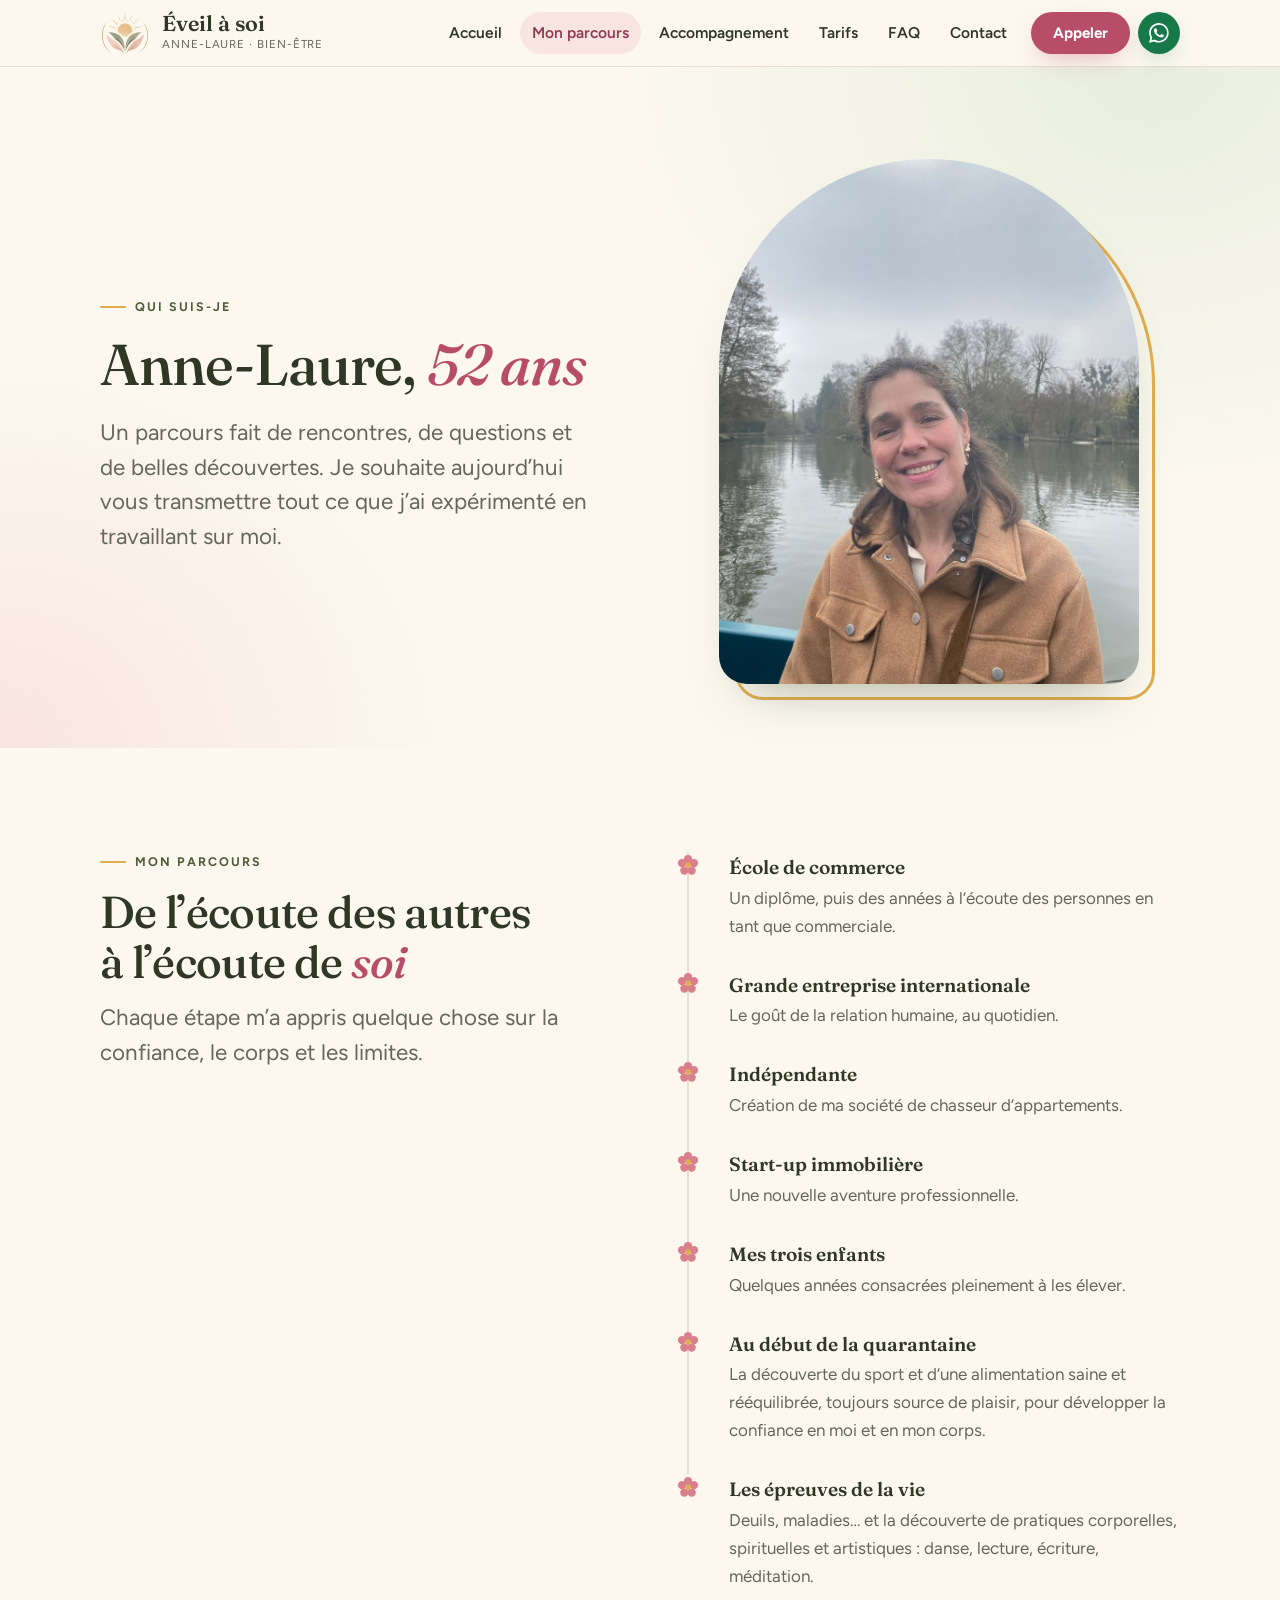
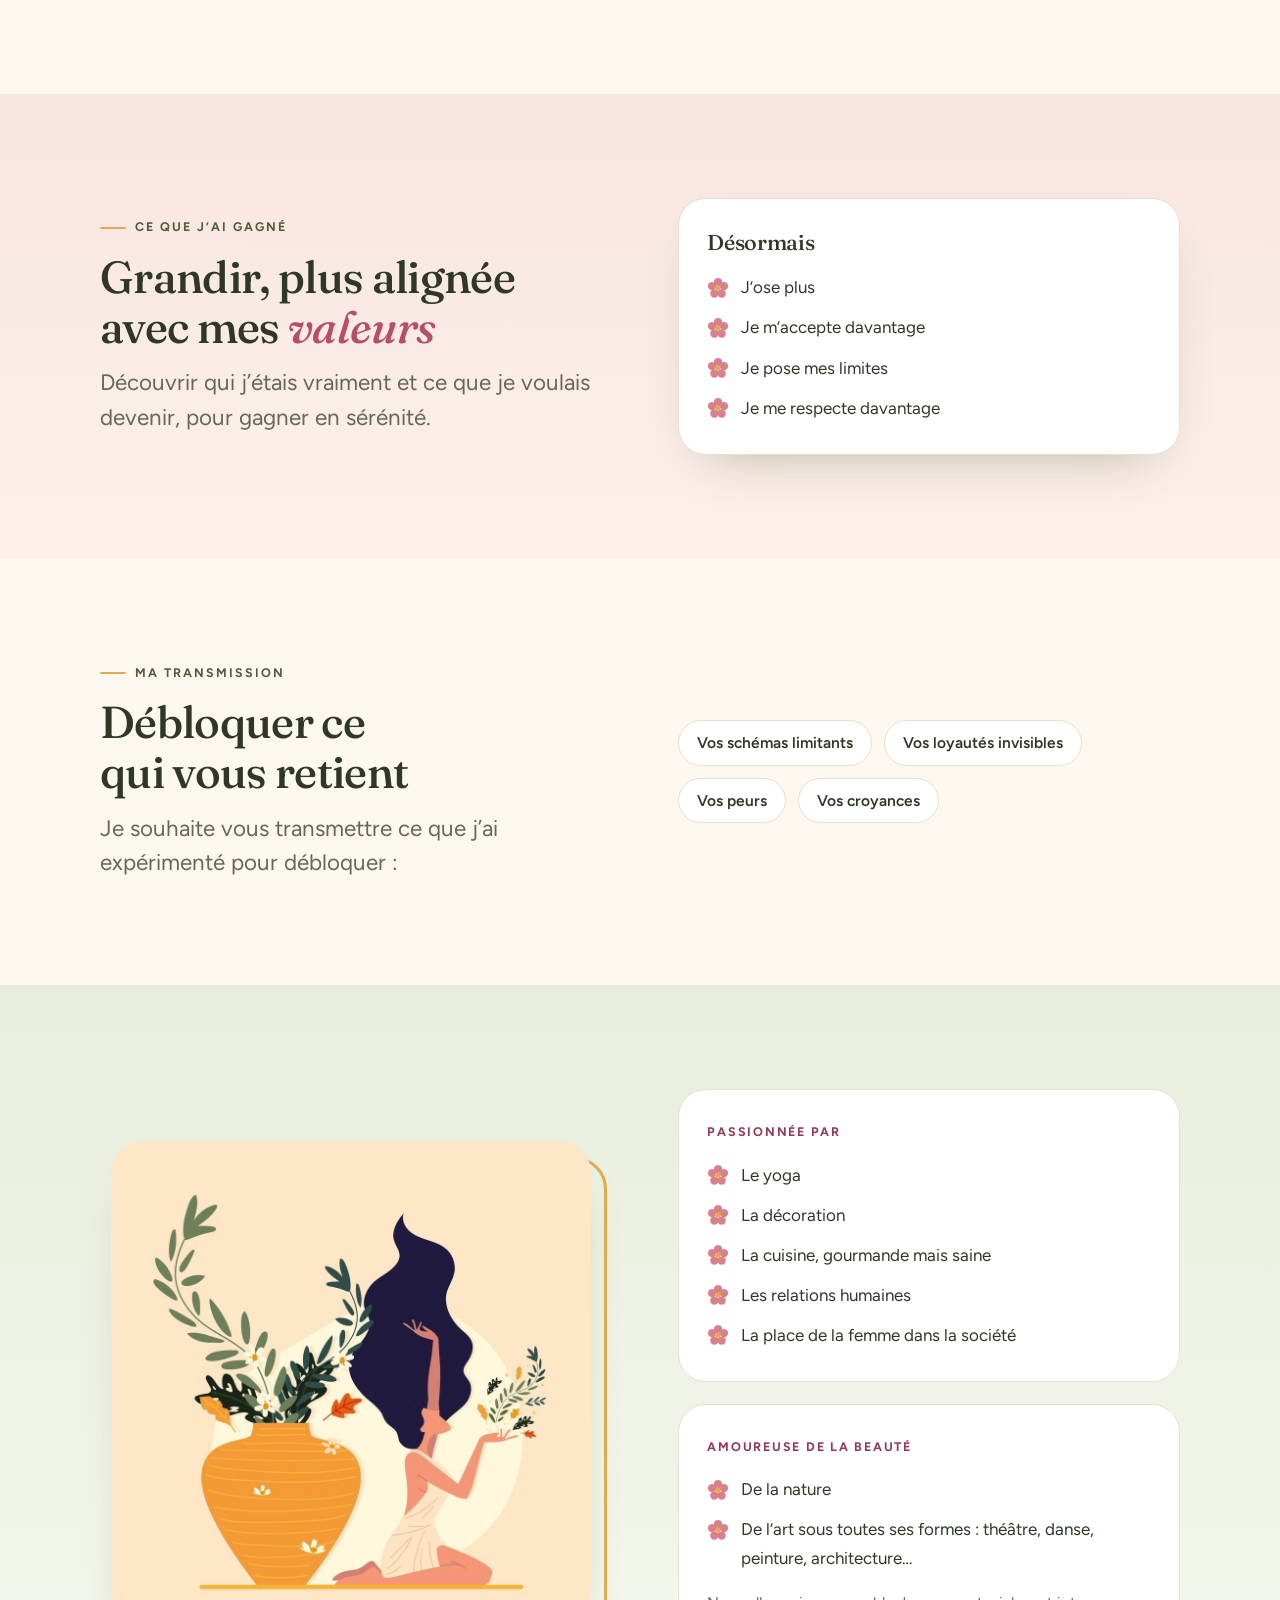
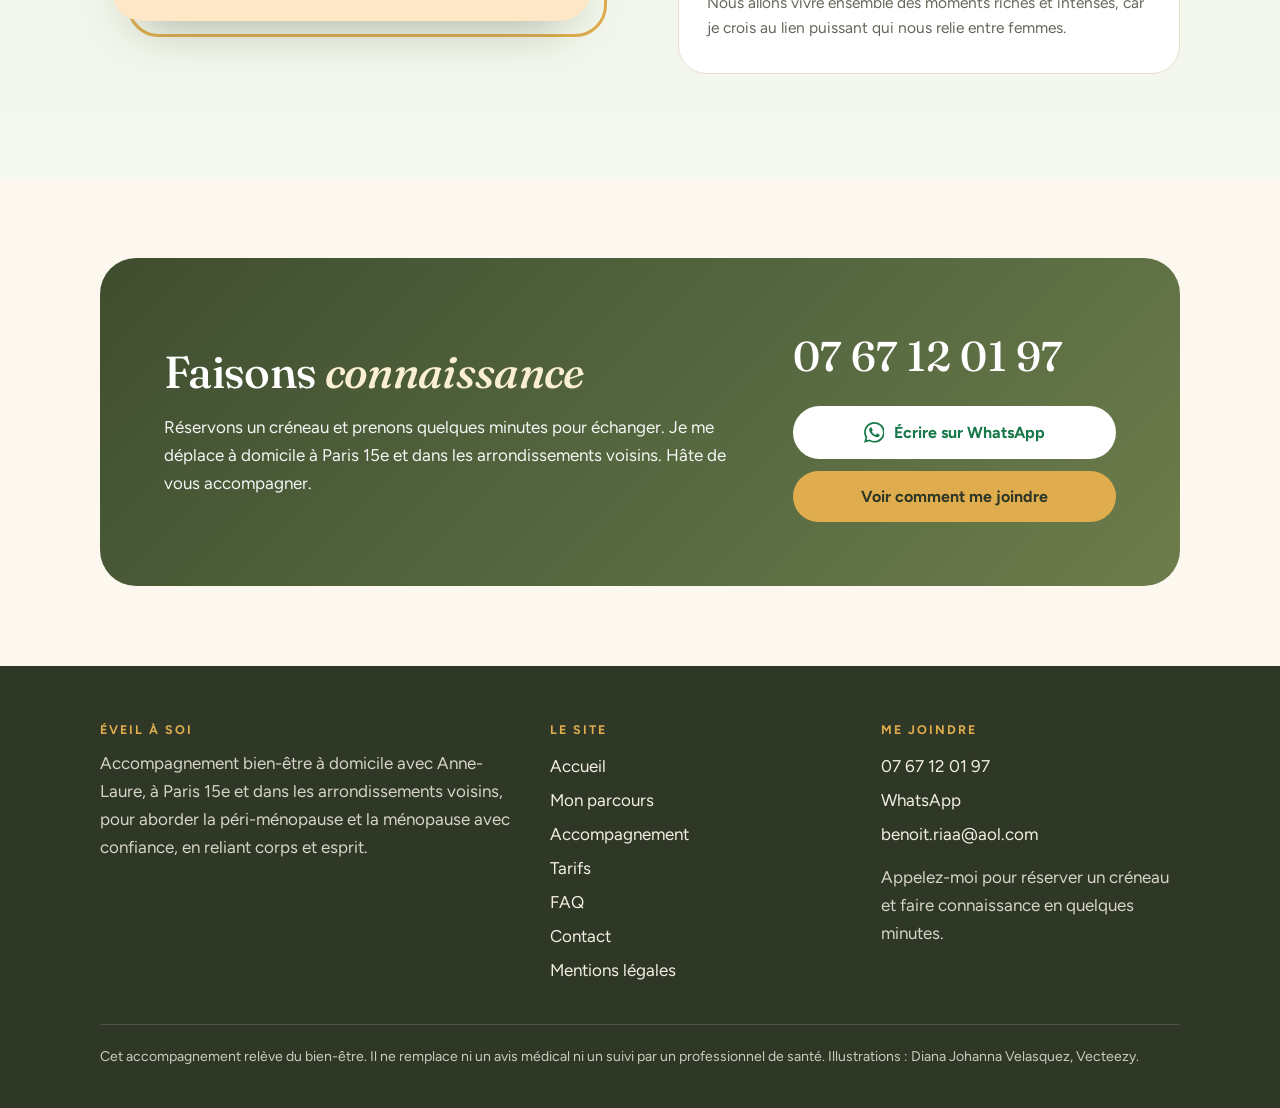
==== commit 94f29968: "Add files via upload" ====
--- a/a-propos.html
+++ b/a-propos.html
@@ -1,7 +1,7 @@
 <!doctype html><html lang="fr"><head><meta charset="utf-8"><meta name="viewport" content="width=device-width,initial-scale=1,viewport-fit=cover"><title>Mon parcours · Éveil à soi</title><meta name="description" content="Le parcours d’Anne-Laure, 52 ans, accompagnante bien-être à domicile à Paris 15e."><meta name="theme-color" content="#b84d68"><link rel="icon" href="favicon.png" type="image/png"><link rel="apple-touch-icon" href="apple-touch-icon.png"><meta property="og:type" content="website"><meta property="og:locale" content="fr_FR"><meta property="og:title" content="Mon parcours · Éveil à soi"><meta property="og:description" content="Le parcours d’Anne-Laure, 52 ans, accompagnante bien-être à domicile à Paris 15e."><meta property="og:image" content="https://annelaureriaudsimon-web.github.io/annelaure-bienetre/apercu-eveil.jpg"><meta property="og:image:width" content="1200"><meta property="og:image:height" content="630"><meta property="og:image:alt" content="Éveil à soi : un soleil se lève sur deux feuilles vertes et deux pétales roses"><meta name="twitter:card" content="summary_large_image"><link rel="canonical" href="https://annelaureriaudsimon-web.github.io/annelaure-bienetre/a-propos.html"><meta property="og:url" content="https://annelaureriaudsimon-web.github.io/annelaure-bienetre/a-propos.html"><link rel="preconnect" href="https://fonts.googleapis.com"><link rel="preconnect" href="https://fonts.gstatic.com" crossorigin><link rel="stylesheet" href="https://fonts.googleapis.com/css2?family=Figtree:wght@400;600;700&family=Fraunces:ital,opsz,wght@0,9..144,400;0,9..144,500;0,9..144,600;1,9..144,400;1,9..144,500&display=swap"><link rel="stylesheet" href="style.css"></head><body><div class="page"><header class="site-header"><div class="wrap bar">
 <a class="brand" href="index.html"><img src="logo-eveil-petit.png" alt="" width="200" height="184"><span><b>Éveil à soi</b><small>Anne-Laure · Bien-être</small></span></a>
 <button class="menu-btn" type="button" aria-expanded="false" aria-controls="nav">Menu</button>
-<nav class="nav" id="nav" aria-label="Navigation principale"><a class="link" href="index.html">Accueil</a><a class="link" href="a-propos.html" aria-current="page">Mon parcours</a><a class="link" href="accompagnement.html">Accompagnement</a><a class="link" href="tarifs.html">Tarifs</a><a class="link" href="contact.html">Contact</a><a class="btn btn-main btn-sm" href="tel:+33767120197">Appeler</a></nav>
+<nav class="nav" id="nav" aria-label="Navigation principale"><a class="link" href="index.html">Accueil</a><a class="link" href="a-propos.html" aria-current="page">Mon parcours</a><a class="link" href="accompagnement.html">Accompagnement</a><a class="link" href="tarifs.html">Tarifs</a><a class="link" href="faq.html">FAQ</a><a class="link" href="contact.html">Contact</a><div class="nav-cta"><a class="btn btn-main btn-sm" href="tel:+33767120197">Appeler</a><a class="btn btn-wa btn-sm" href="https://wa.me/33767120197?text=Bonjour%20Anne-Laure%2C%20j%E2%80%99ai%20d%C3%A9couvert%20votre%20site%20%C2%AB%20%C3%89veil%20%C3%A0%20soi%20%C2%BB%20et%20j%E2%80%99aimerais%20en%20savoir%20plus." target="_blank" rel="noopener noreferrer" aria-label="Écrire sur WhatsApp" title="Écrire sur WhatsApp"><svg viewBox="0 0 24 24" aria-hidden="true" focusable="false"><path d="M17.472 14.382c-.297-.149-1.758-.867-2.03-.967-.273-.099-.471-.148-.67.15-.197.297-.767.966-.94 1.164-.173.199-.347.223-.644.075-.297-.15-1.255-.463-2.39-1.475-.883-.788-1.48-1.761-1.653-2.059-.173-.297-.018-.458.13-.606.134-.133.298-.347.446-.52.149-.174.198-.298.298-.497.099-.198.05-.371-.025-.52-.075-.149-.669-1.612-.916-2.207-.242-.579-.487-.5-.669-.51-.173-.008-.371-.01-.57-.01-.198 0-.52.074-.792.372-.272.297-1.04 1.016-1.04 2.479 0 1.462 1.065 2.875 1.213 3.074.149.198 2.096 3.2 5.077 4.487.709.306 1.262.489 1.694.625.712.227 1.36.195 1.871.118.571-.085 1.758-.719 2.006-1.413.248-.694.248-1.289.173-1.413-.074-.124-.272-.198-.57-.347m-5.421 7.403h-.004a9.87 9.87 0 01-5.031-1.378l-.361-.214-3.741.982.998-3.648-.235-.374a9.86 9.86 0 01-1.51-5.26c.001-5.45 4.436-9.884 9.888-9.884 2.64 0 5.122 1.03 6.988 2.898a9.825 9.825 0 012.893 6.994c-.003 5.45-4.437 9.884-9.885 9.884m8.413-18.297A11.815 11.815 0 0012.05 0C5.495 0 .16 5.335.157 11.892c0 2.096.547 4.142 1.588 5.945L.057 24l6.305-1.654a11.882 11.882 0 005.683 1.448h.005c6.554 0 11.89-5.335 11.893-11.893a11.821 11.821 0 00-3.48-8.413Z"/></svg><span class="wa-label">WhatsApp</span></a></div></nav>
 </div></header><main>
 <section class="page-hero"><div class="wrap split">
 <div><span class="eyebrow">Qui suis-je</span><h1>Anne-Laure, <em>52 ans</em></h1><p class="lead">Un parcours fait de rencontres, de questions et de belles découvertes. Je souhaite aujourd’hui vous transmettre tout ce que j’ai expérimenté en travaillant sur moi.</p></div>
@@ -9,29 +9,32 @@
 </div></section>
 <section class="section"><div class="wrap split" style="align-items:start">
 <div class="head" style="margin:0"><span class="eyebrow">Mon parcours</span><h2>De l’écoute des autres à l’écoute de <em>soi</em></h2><p class="lead">Chaque étape m’a appris quelque chose sur la confiance, le corps et les limites.</p></div>
-<ol class="path"><li><b>École de commerce</b><span>Un diplôme, puis des années à l’écoute des personnes en tant que commerciale.</span></li><li><b>Grande entreprise internationale</b><span>Le goût de la relation humaine, au quotidien.</span></li><li><b>Indépendante</b><span>Création de ma société de chasseur d’appartements.</span></li><li><b>Start-up immobilière</b><span>Une nouvelle aventure professionnelle.</span></li><li><b>Mes trois enfants</b><span>Quelques années consacrées pleinement à les élever.</span></li><li><b>Au début de la quarantaine</b><span>La découverte du sport et d’une alimentation saine et rééquilibrée, toujours source de plaisir, pour développer la confiance en moi et en mon corps.</span></li><li><b>Les épreuves de la vie</b><span>Deuils, maladies… et la découverte de pratiques corporelles, spirituelles et artistiques : danse, lecture, écriture, méditation.</span></li></ol>
+<ol class="path"><li><b>École de commerce</b><span>Un diplôme, puis des années à l’écoute des personnes en tant que commerciale.</span></li><li><b>Grande entreprise internationale</b><span>Le goût de la relation humaine, au quotidien.</span></li><li><b>Indépendante</b><span>Création de ma société de chasseur d’appartements.</span></li><li><b>Start-up immobilière</b><span>Une nouvelle aventure professionnelle.</span></li><li><b>Mes trois enfants</b><span>Quelques années consacrées pleinement à les élever.</span></li><li><b>Au début de la quarantaine</b><span>La découverte du sport et d’une alimentation saine et rééquilibrée, toujours source de plaisir, pour développer la confiance en moi et en mon corps.</span></li><li><b>Les épreuves de la vie</b><span>Deuils, maladies… et la découverte de pratiques corporelles, spirituelles et artistiques : danse, lecture, écriture, méditation.</span></li></ol>
 </div></section>
 <section class="section tint-blush"><div class="wrap split">
 <div class="head" style="margin:0"><span class="eyebrow">Ce que j’ai gagné</span><h2>Grandir, plus alignée avec mes <em>valeurs</em></h2><p class="lead">Découvrir qui j’étais vraiment et ce que je voulais devenir, pour gagner en sérénité.</p></div>
 <div class="card raised"><h3>Désormais</h3><ul class="petals"><li>J’ose plus</li><li>Je m’accepte davantage</li><li>Je pose mes limites</li><li>Je me respecte davantage</li></ul></div>
 </div></section>
 <section class="section"><div class="wrap split">
-<div class="head" style="margin:0"><span class="eyebrow">Ma transmission</span><h2>Débloquer ce qui vous retient</h2><p class="lead">Je souhaite vous transmettre ce que j’ai expérimenté pour débloquer :</p></div>
+<div class="head" style="margin:0"><span class="eyebrow">Ma transmission</span><h2>Débloquer ce qui vous retient</h2><p class="lead">Je souhaite vous transmettre ce que j’ai expérimenté pour débloquer :</p></div>
 <div class="chips" style="gap:12px"><span class="chip">Vos schémas limitants</span><span class="chip">Vos loyautés invisibles</span><span class="chip">Vos peurs</span><span class="chip">Vos croyances</span></div>
 </div></section>
-<section class="section tint-sky"><div class="wrap two">
+<section class="section tint-sky"><div class="wrap split">
+<figure class="art"><img src="illustration-vase.jpg" alt="Illustration : une femme à genoux, une branche à la main, près d’un grand vase de feuillages et de marguerites" width="980" height="980" loading="lazy" decoding="async"></figure>
+<div style="display:grid;gap:22px">
 <div class="card"><span class="tag">Passionnée par</span><ul class="petals"><li>Le yoga</li><li>La décoration</li><li>La cuisine, gourmande mais saine</li><li>Les relations humaines</li><li>La place de la femme dans la société</li></ul></div>
-<div class="card"><span class="tag">Amoureuse de la beauté</span><ul class="petals"><li>De la nature</li><li>De l’art sous toutes ses formes : théâtre, danse, peinture, architecture…</li></ul><p class="note">Nous allons vivre ensemble des moments riches et intenses, car je crois au lien puissant qui nous relie entre femmes.</p></div>
+<div class="card"><span class="tag">Amoureuse de la beauté</span><ul class="petals"><li>De la nature</li><li>De l’art sous toutes ses formes : théâtre, danse, peinture, architecture…</li></ul><p class="note">Nous allons vivre ensemble des moments riches et intenses, car je crois au lien puissant qui nous relie entre femmes.</p></div>
+</div>
 </div></section>
 <div class="wrap cta-wrap"><div class="cta">
 <div style="display:grid;gap:16px"><h2>Faisons <em>connaissance</em></h2><p>Réservons un créneau et prenons quelques minutes pour échanger. Je me déplace à domicile à Paris 15e et dans les arrondissements voisins. Hâte de vous accompagner.</p></div>
-<div class="side"><a class="phone" href="tel:+33767120197">07 67 12 01 97</a><a class="btn btn-sun" href="contact.html">Voir comment me joindre</a></div>
+<div class="side"><a class="phone" href="tel:+33767120197">07 67 12 01 97</a><a class="btn btn-wa" href="https://wa.me/33767120197?text=Bonjour%20Anne-Laure%2C%20j%E2%80%99ai%20d%C3%A9couvert%20votre%20site%20%C2%AB%20%C3%89veil%20%C3%A0%20soi%20%C2%BB%20et%20j%E2%80%99aimerais%20en%20savoir%20plus." target="_blank" rel="noopener noreferrer"><svg viewBox="0 0 24 24" aria-hidden="true" focusable="false"><path d="M17.472 14.382c-.297-.149-1.758-.867-2.03-.967-.273-.099-.471-.148-.67.15-.197.297-.767.966-.94 1.164-.173.199-.347.223-.644.075-.297-.15-1.255-.463-2.39-1.475-.883-.788-1.48-1.761-1.653-2.059-.173-.297-.018-.458.13-.606.134-.133.298-.347.446-.52.149-.174.198-.298.298-.497.099-.198.05-.371-.025-.52-.075-.149-.669-1.612-.916-2.207-.242-.579-.487-.5-.669-.51-.173-.008-.371-.01-.57-.01-.198 0-.52.074-.792.372-.272.297-1.04 1.016-1.04 2.479 0 1.462 1.065 2.875 1.213 3.074.149.198 2.096 3.2 5.077 4.487.709.306 1.262.489 1.694.625.712.227 1.36.195 1.871.118.571-.085 1.758-.719 2.006-1.413.248-.694.248-1.289.173-1.413-.074-.124-.272-.198-.57-.347m-5.421 7.403h-.004a9.87 9.87 0 01-5.031-1.378l-.361-.214-3.741.982.998-3.648-.235-.374a9.86 9.86 0 01-1.51-5.26c.001-5.45 4.436-9.884 9.888-9.884 2.64 0 5.122 1.03 6.988 2.898a9.825 9.825 0 012.893 6.994c-.003 5.45-4.437 9.884-9.885 9.884m8.413-18.297A11.815 11.815 0 0012.05 0C5.495 0 .16 5.335.157 11.892c0 2.096.547 4.142 1.588 5.945L.057 24l6.305-1.654a11.882 11.882 0 005.683 1.448h.005c6.554 0 11.89-5.335 11.893-11.893a11.821 11.821 0 00-3.48-8.413Z"/></svg><span>Écrire sur WhatsApp</span></a><a class="btn btn-sun" href="contact.html">Voir comment me joindre</a></div>
 </div></div>
 </main><footer class="site-footer"><div class="wrap">
 <div class="foot">
 <div><h4>Éveil à soi</h4><p>Accompagnement bien-être à domicile avec Anne-Laure, à Paris 15e et dans les arrondissements voisins, pour aborder la péri-ménopause et la ménopause avec confiance, en reliant corps et esprit.</p></div>
-<div><h4>Le site</h4><a href="index.html">Accueil</a><a href="a-propos.html">Mon parcours</a><a href="accompagnement.html">Accompagnement</a><a href="tarifs.html">Tarifs</a><a href="contact.html">Contact</a><a href="mentions-legales.html">Mentions légales</a></div>
-<div><h4>Me joindre</h4><a href="tel:+33767120197">07 67 12 01 97</a><a href="mailto:benoit.riaa@aol.com">benoit.riaa@aol.com</a><p>Appelez-moi pour réserver un créneau et faire connaissance en quelques minutes.</p></div>
+<div><h4>Le site</h4><a href="index.html">Accueil</a><a href="a-propos.html">Mon parcours</a><a href="accompagnement.html">Accompagnement</a><a href="tarifs.html">Tarifs</a><a href="faq.html">FAQ</a><a href="contact.html">Contact</a><a href="mentions-legales.html">Mentions légales</a></div>
+<div><h4>Me joindre</h4><a href="tel:+33767120197">07 67 12 01 97</a><a href="https://wa.me/33767120197?text=Bonjour%20Anne-Laure%2C%20j%E2%80%99ai%20d%C3%A9couvert%20votre%20site%20%C2%AB%20%C3%89veil%20%C3%A0%20soi%20%C2%BB%20et%20j%E2%80%99aimerais%20en%20savoir%20plus." target="_blank" rel="noopener noreferrer">WhatsApp</a><a href="mailto:benoit.riaa@aol.com">benoit.riaa@aol.com</a><p>Appelez-moi pour réserver un créneau et faire connaissance en quelques minutes.</p></div>
 </div>
-<p class="legal">Cet accompagnement relève du bien-être. Il ne remplace ni un avis médical ni un suivi par un professionnel de santé.</p>
+<p class="legal">Cet accompagnement relève du bien-être. Il ne remplace ni un avis médical ni un suivi par un professionnel de santé. Illustrations : Diana Johanna Velasquez, Vecteezy.</p>
 </div></footer></div><script src="site.js"></script></body></html>
--- a/style.css
+++ b/style.css
@@ -1,4 +1,4 @@
-/* Concept : pages aériennes, grandes respirations, lavis de ciel et de pivoine, titres en serif doux, un accent doré. */
+/* Éveil à soi — pages aériennes, lavis de sauge, de rose poudré et de doré sur fond crème, titres en serif doux. */
 :root{
   --paper:#fcf8ef;
   --blush:#f8e4e0;
@@ -10,20 +10,23 @@
   --leaf:#7a8a5a;
   --leaf-deep:#4f5e3a;
   --ink:#2f3827;
+  --soft:#4a5140;
   --muted:#64685a;
   --line:#eadfce;
   --white:#ffffff;
+  --wa:#17784a;
+  --wa-deep:#115c39;
   --display:"Fraunces",Georgia,"Times New Roman",serif;
   --body:"Figtree","Helvetica Neue",Arial,sans-serif;
   --petal:url("data:image/svg+xml,%3Csvg xmlns='http://www.w3.org/2000/svg' viewBox='0 0 24 24'%3E%3Cg fill='%23d9808c'%3E%3Ccircle cx='12' cy='5.5' r='4.5'/%3E%3Ccircle cx='18.5' cy='10' r='4.5'/%3E%3Ccircle cx='16' cy='18' r='4.5'/%3E%3Ccircle cx='8' cy='18' r='4.5'/%3E%3Ccircle cx='5.5' cy='10' r='4.5'/%3E%3C/g%3E%3Ccircle cx='12' cy='12' r='3' fill='%23e0ad4e'/%3E%3C/svg%3E");
   color-scheme:light;
 }
 *{box-sizing:border-box}
-html{scroll-behavior:smooth}
+html{scroll-behavior:smooth;scroll-padding-top:92px}
 body{margin:0;background:var(--paper);color:var(--ink);font-family:var(--body);font-size:1.0625rem;line-height:1.65;-webkit-font-smoothing:antialiased}
 img{max-width:100%;display:block}
 a{color:var(--peony-deep)}
-a:focus-visible,button:focus-visible{outline:3px solid var(--sun);outline-offset:3px;border-radius:6px}
+a:focus-visible,button:focus-visible,summary:focus-visible{outline:3px solid var(--sun);outline-offset:3px;border-radius:6px}
 h1,h2,h3{font-family:var(--display);font-weight:500;line-height:1.12;letter-spacing:-.015em;text-wrap:balance;margin:0}
 h1{font-size:clamp(2.3rem,5.6vw,4.2rem)}
 h2{font-size:clamp(1.8rem,3.8vw,2.8rem)}
@@ -34,6 +37,11 @@
 .eyebrow{font-size:.78rem;font-weight:700;letter-spacing:.16em;text-transform:uppercase;color:var(--leaf-deep);display:inline-flex;align-items:center;gap:.6rem}
 .eyebrow::before{content:"";width:1.6rem;height:2px;background:var(--sun);border-radius:2px}
 .lead{font-size:clamp(1.15rem,2vw,1.4rem);line-height:1.55;color:var(--muted);max-width:40rem}
+.label{font-size:.78rem;font-weight:700;letter-spacing:.14em;text-transform:uppercase;color:var(--peony-deep)}
+.arrow{display:inline-flex;align-items:center;gap:.5rem;font-weight:700;text-decoration:none;color:var(--leaf-deep)}
+.arrow::after{content:"→";transition:transform .2s}
+.arrow:hover::after{transform:translateX(4px)}
+.more{margin-top:22px}
 
 /* header */
 .site-header{position:sticky;top:env(safe-area-inset-top,0px);z-index:20;background:rgba(252,248,239,.92);backdrop-filter:blur(10px);border-bottom:1px solid var(--line)}
@@ -46,6 +54,9 @@
 .nav a.link{text-decoration:none;color:var(--ink);font-weight:600;font-size:.97rem;padding:8px 12px;border-radius:999px}
 .nav a.link:hover{background:var(--blush)}
 .nav a.link[aria-current="page"]{background:var(--blush);color:var(--peony-deep)}
+.nav-cta{display:flex;align-items:center;gap:8px;margin-left:6px}
+.nav-cta .btn-wa{padding:0;width:42px;height:42px;border-radius:50%}
+.nav-cta .wa-label{display:none}
 .menu-btn{display:none;background:var(--blush);border:0;color:var(--ink);font:600 .95rem var(--body);padding:10px 16px;border-radius:999px;cursor:pointer}
 
 /* buttons */
@@ -56,6 +67,9 @@
 .btn-ghost:hover{background:var(--ink);color:#fff}
 .btn-sun{background:var(--sun);color:var(--ink)}
 .btn-sun:hover{transform:translateY(-2px);box-shadow:0 10px 24px -10px rgba(0,0,0,.4)}
+.btn-wa{background:var(--wa);color:#fff;box-shadow:0 10px 24px -12px rgba(23,120,74,.65)}
+.btn-wa:hover{background:var(--wa-deep);transform:translateY(-2px)}
+.btn-wa svg{width:1.3em;height:1.3em;flex:none;fill:currentColor}
 .btn-sm{padding:10px 20px;font-size:.95rem}
 .btn-row{display:flex;flex-wrap:wrap;gap:12px}
 
@@ -77,8 +91,11 @@
 .emblem{position:relative;isolation:isolate;justify-self:center;width:min(100%,430px);aspect-ratio:1;border-radius:50%;display:grid;place-items:center;background:radial-gradient(circle at 50% 38%,#fff 0%,#fff 40%,var(--blush) 100%);box-shadow:0 40px 70px -40px rgba(79,94,58,.5)}
 .emblem::before{content:"";position:absolute;inset:-14px;border:3px solid var(--sun);border-radius:50%;z-index:-1}
 .emblem img{width:74%;height:auto}
+.emblem.art-disc img{width:100%;height:100%;object-fit:cover;border-radius:50%}
 .page-hero{padding-block:clamp(48px,8vw,92px) clamp(40px,6vw,64px);background:radial-gradient(60% 90% at 90% 0%,var(--sky),transparent 70%),radial-gradient(50% 80% at 0% 100%,var(--blush),transparent 70%),var(--paper)}
 .page-hero h1{margin-block:16px 18px;font-size:clamp(2.1rem,5vw,3.6rem)}
+.page-hero .emblem{width:min(100%,380px)}
+.page-hero .art{width:min(100%,400px)}
 
 /* lists */
 .petals{list-style:none;margin:0;padding:0;display:grid;gap:12px}
@@ -91,6 +108,7 @@
 .card .tag{font-size:.78rem;font-weight:700;letter-spacing:.14em;text-transform:uppercase;color:var(--peony-deep)}
 .card.raised{box-shadow:0 24px 50px -30px rgba(79,94,58,.45)}
 .card .note{color:var(--muted);font-size:.97rem}
+.card .btn-row{margin-top:4px}
 
 /* statements */
 .split{display:grid;grid-template-columns:1fr 1fr;gap:clamp(28px,6vw,80px);align-items:center}
@@ -98,6 +116,8 @@
 .big-quote{font-family:var(--display);font-size:clamp(1.6rem,3.4vw,2.5rem);line-height:1.25;font-weight:400}
 .chips{display:flex;flex-wrap:wrap;gap:10px}
 .chip{background:var(--white);border:1px solid var(--line);border-radius:999px;padding:9px 18px;font-weight:600;font-size:.97rem}
+a.chip{text-decoration:none;color:var(--ink);transition:background .2s,border-color .2s}
+a.chip:hover{background:var(--blush);border-color:var(--sun)}
 .words{display:flex;flex-wrap:wrap;gap:6px 26px;font-family:var(--display);font-size:clamp(1.7rem,4.2vw,3rem);line-height:1.2;font-style:italic}
 .words span:nth-child(4n+1){color:var(--peony)}
 .words span:nth-child(4n+2){color:var(--leaf)}
@@ -119,9 +139,15 @@
 /* prices */
 .price{font-family:var(--display);font-size:clamp(3rem,7vw,4.6rem);line-height:1;color:var(--peony)}
 .price small{font-family:var(--body);font-size:1rem;color:var(--muted);font-weight:600}
+.price-note{color:var(--muted);font-weight:600;margin-top:-6px}
 .two{display:grid;grid-template-columns:1fr 1fr;gap:22px}
 .two>*{min-width:0}
 .ribbon{display:inline-block;background:var(--sun);color:var(--ink);font-weight:700;font-size:.8rem;letter-spacing:.1em;text-transform:uppercase;padding:6px 14px;border-radius:999px;justify-self:start}
+.ribbon.soft{background:var(--sky);color:var(--leaf-deep)}
+.card.forfait{display:flex;flex-direction:column;gap:18px}
+.card.forfait .ribbon{align-self:flex-start}
+.card.forfait .btn-row{margin-top:auto;padding-top:8px}
+.two+.fine{margin-top:22px}
 
 /* call to action */
 .cta{background:linear-gradient(135deg,#3f4d2f,#566840 55%,#6d7d4b);color:#fff;border-radius:36px;padding:clamp(32px,6vw,64px);display:grid;grid-template-columns:1.3fr .7fr;gap:28px;align-items:center;position:relative;overflow:hidden}
@@ -129,48 +155,62 @@
 .cta h2{color:#fff}
 .cta em{color:var(--apricot)}
 .cta p{color:#fff;opacity:.95}
-.cta .side{display:grid;gap:14px;justify-items:start}
+.cta .side{display:grid;gap:12px;justify-items:stretch}
+.cta .side .phone{justify-self:start;margin-bottom:4px}
+.cta .btn-wa{background:#fff;color:var(--wa);box-shadow:none}
+.cta .btn-wa:hover{background:var(--apricot);color:var(--wa-deep)}
 .phone{font-family:var(--display);font-size:clamp(1.8rem,4.4vw,2.6rem);font-weight:500;letter-spacing:.01em;color:inherit;text-decoration:none;overflow-wrap:anywhere}
 .cta-wrap{padding-block:clamp(40px,7vw,80px)}
 
 /* contact */
 .contact-box{background:var(--white);border:1px solid var(--line);border-radius:32px;padding:clamp(28px,5vw,48px);display:grid;gap:20px;box-shadow:0 30px 60px -40px rgba(79,94,58,.5)}
 .contact-box .phone{color:var(--peony)}
+.contact-box hr{border:0;border-top:1px solid var(--line);width:100%;margin:4px 0}
+.contact-box p{color:var(--soft)}
 .copy-ok{font-size:.9rem;color:var(--leaf-deep);font-weight:600;min-height:1.4em}
-
-/* footer */
-.site-footer{background:var(--ink);color:#f4efe3;padding-block:56px 40px}
-.foot{display:grid;grid-template-columns:1.4fr 1fr 1fr;gap:32px}
-.foot>*{min-width:0}
-.foot h4{margin:0 0 12px;font:700 .78rem var(--body);letter-spacing:.16em;text-transform:uppercase;color:var(--sun)}
-.foot a{color:#f4efe3;text-decoration:none;display:block;padding:3px 0}
-.foot a:hover{text-decoration:underline}
-.foot p{opacity:.85;max-width:26rem}
-.legal{margin-top:36px;padding-top:20px;border-top:1px solid rgba(255,255,255,.18);font-size:.88rem;opacity:.8}
-
-@media (max-width:860px){
-  .hero-grid,.split,.cta,.foot,.two{grid-template-columns:1fr}
-  .cards,.tools{grid-template-columns:1fr}
-  .emblem{width:min(78%,340px);order:-1}
-  .menu-btn{display:inline-block}
-  .nav{position:absolute;left:0;right:0;top:100%;background:var(--paper);border-bottom:1px solid var(--line);flex-direction:column;align-items:stretch;padding:12px 20px 20px;display:none}
-  .nav.open{display:flex}
-  .nav a.link{padding:12px 14px}
-  .site-header .btn-sm{display:none}
-  .brand small{display:none}
-}
-@media (min-width:600px) and (max-width:860px){.tools{grid-template-columns:1fr 1fr}.cards{grid-template-columns:1fr 1fr}}
-@media (prefers-reduced-motion:reduce){*{transition:none!important;scroll-behavior:auto!important}}
-
-/* portrait en arche */
+.copy-ok:empty{min-height:0;margin-top:-20px}
+
+/* images encadrées */
+.art{position:relative;isolation:isolate;justify-self:center;width:min(100%,480px);margin:0}
+.art img{width:100%;height:auto;aspect-ratio:1/1;object-fit:cover;border-radius:32px;box-shadow:0 30px 50px -30px rgba(79,94,58,.5)}
+.art.wide{width:min(100%,540px)}
+.art.wide img{aspect-ratio:750/410}
+.art::before{content:"";position:absolute;inset:16px -16px -16px 16px;border:3px solid var(--sun);border-radius:32px;z-index:-1}
 .portrait{position:relative;isolation:isolate;justify-self:center;width:min(100%,420px);margin:0}
 .portrait img{width:100%;height:auto;aspect-ratio:4/5;object-fit:cover;object-position:50% 40%;border-radius:50% 50% 28px 28px / 40% 40% 28px 28px;box-shadow:0 30px 50px -30px rgba(79,94,58,.5)}
 .portrait::before{content:"";position:absolute;inset:16px -16px -16px 16px;border:3px solid var(--sun);border-radius:50% 50% 28px 28px / 40% 40% 28px 28px;z-index:-1}
 .zone{display:flex;flex-wrap:wrap;gap:12px}
 .zone .chip{font-size:1.05rem;padding:12px 22px}
 .chip-main{background:var(--peony);border-color:var(--peony);color:#fff}
-@media (max-width:860px){.portrait{width:min(78%,340px);order:-1;margin-right:16px}}
 .sr{position:absolute;width:1px;height:1px;overflow:hidden;clip:rect(0 0 0 0);white-space:nowrap}
+
+/* FAQ */
+.faq-nav{margin-top:26px}
+.faq-wrap{display:grid;gap:56px}
+.faq-group{display:grid;gap:12px;max-width:52rem}
+.faq-group h2{font-size:clamp(1.5rem,3vw,2rem);margin-bottom:8px}
+.faq-item{background:var(--white);border:1px solid var(--line);border-radius:22px;transition:box-shadow .2s,border-color .2s}
+.faq-item[open]{box-shadow:0 22px 44px -32px rgba(79,94,58,.6);border-color:#dcc9a6}
+.faq-item summary{list-style:none;cursor:pointer;position:relative;padding:20px 68px 20px 24px;font-family:var(--display);font-weight:500;font-size:1.2rem;line-height:1.3;color:var(--ink);border-radius:22px}
+.faq-item summary::-webkit-details-marker{display:none}
+.faq-item summary::after{content:"+";position:absolute;right:20px;top:50%;margin-top:-16px;width:32px;height:32px;display:flex;align-items:center;justify-content:center;border-radius:50%;background:var(--blush);color:var(--peony-deep);font:600 1.4rem/1 var(--body);transition:background .2s}
+.faq-item[open] summary::after{content:"–";background:var(--sun);color:var(--ink)}
+.faq-item summary:hover::after{background:#f3d3cf}
+.faq-item[open] summary:hover::after{background:#e9bd68}
+.faq-a{padding:0 24px 24px;display:grid;gap:12px;color:var(--soft)}
+.faq-a a{font-weight:600}
+.faq-a .btn-row{margin-top:4px}
+
+/* footer */
+.site-footer{background:var(--ink);color:#f4efe3;padding-block:56px 40px}
+.foot{display:grid;grid-template-columns:1.4fr 1fr 1fr;gap:32px}
+.foot>*{min-width:0}
+.foot h4{margin:0 0 12px;font:700 .78rem var(--body);letter-spacing:.16em;text-transform:uppercase;color:var(--sun)}
+.foot a{color:#f4efe3;text-decoration:none;display:block;padding:3px 0;overflow-wrap:anywhere}
+.foot a:hover{text-decoration:underline}
+.foot p{opacity:.85;max-width:26rem}
+.foot a+p{margin-top:12px}
+.legal{margin-top:36px;padding-top:20px;border-top:1px solid rgba(255,255,255,.18);font-size:.88rem;opacity:.8}
 
 /* pages texte et notes */
 .prose{display:grid;gap:14px}
@@ -178,3 +218,27 @@
 .prose h2{font-size:clamp(1.35rem,2.6vw,1.7rem);margin-top:18px}
 .prose h2:first-child{margin-top:0}
 .fine{color:var(--muted);font-size:.95rem;margin-top:8px}
+
+/* menu replié sur tablette et téléphone */
+@media (max-width:1060px){
+  .menu-btn{display:inline-block}
+  .nav{position:absolute;left:0;right:0;top:100%;background:var(--paper);border-bottom:1px solid var(--line);flex-direction:column;align-items:stretch;padding:12px 20px 20px;display:none;gap:2px;box-shadow:0 24px 40px -30px rgba(47,56,39,.5)}
+  .nav.open{display:flex}
+  .nav a.link{padding:12px 14px}
+  .nav-cta{display:grid;grid-template-columns:1fr 1fr;gap:10px;margin:12px 0 0}
+  .nav-cta .btn{padding:13px 18px}
+  .nav-cta .btn-wa{width:auto;height:auto;border-radius:999px}
+  .nav-cta .wa-label{display:inline}
+}
+@media (max-width:860px){
+  .hero-grid,.split,.cta,.foot,.two{grid-template-columns:1fr}
+  .cards,.tools{grid-template-columns:1fr}
+  .emblem{width:min(78%,340px);order:-1}
+  .page-hero .emblem{order:0;width:min(70%,300px)}
+  .portrait{width:min(78%,340px);order:-1;margin-right:16px}
+  .art,.page-hero .art{width:min(86%,420px);margin-right:16px}
+  .art.wide{width:min(92%,480px)}
+}
+@media (max-width:640px){.brand small{display:none}}
+@media (min-width:600px) and (max-width:860px){.tools{grid-template-columns:1fr 1fr}.cards{grid-template-columns:1fr 1fr}}
+@media (prefers-reduced-motion:reduce){*{transition:none!important;scroll-behavior:auto!important}}
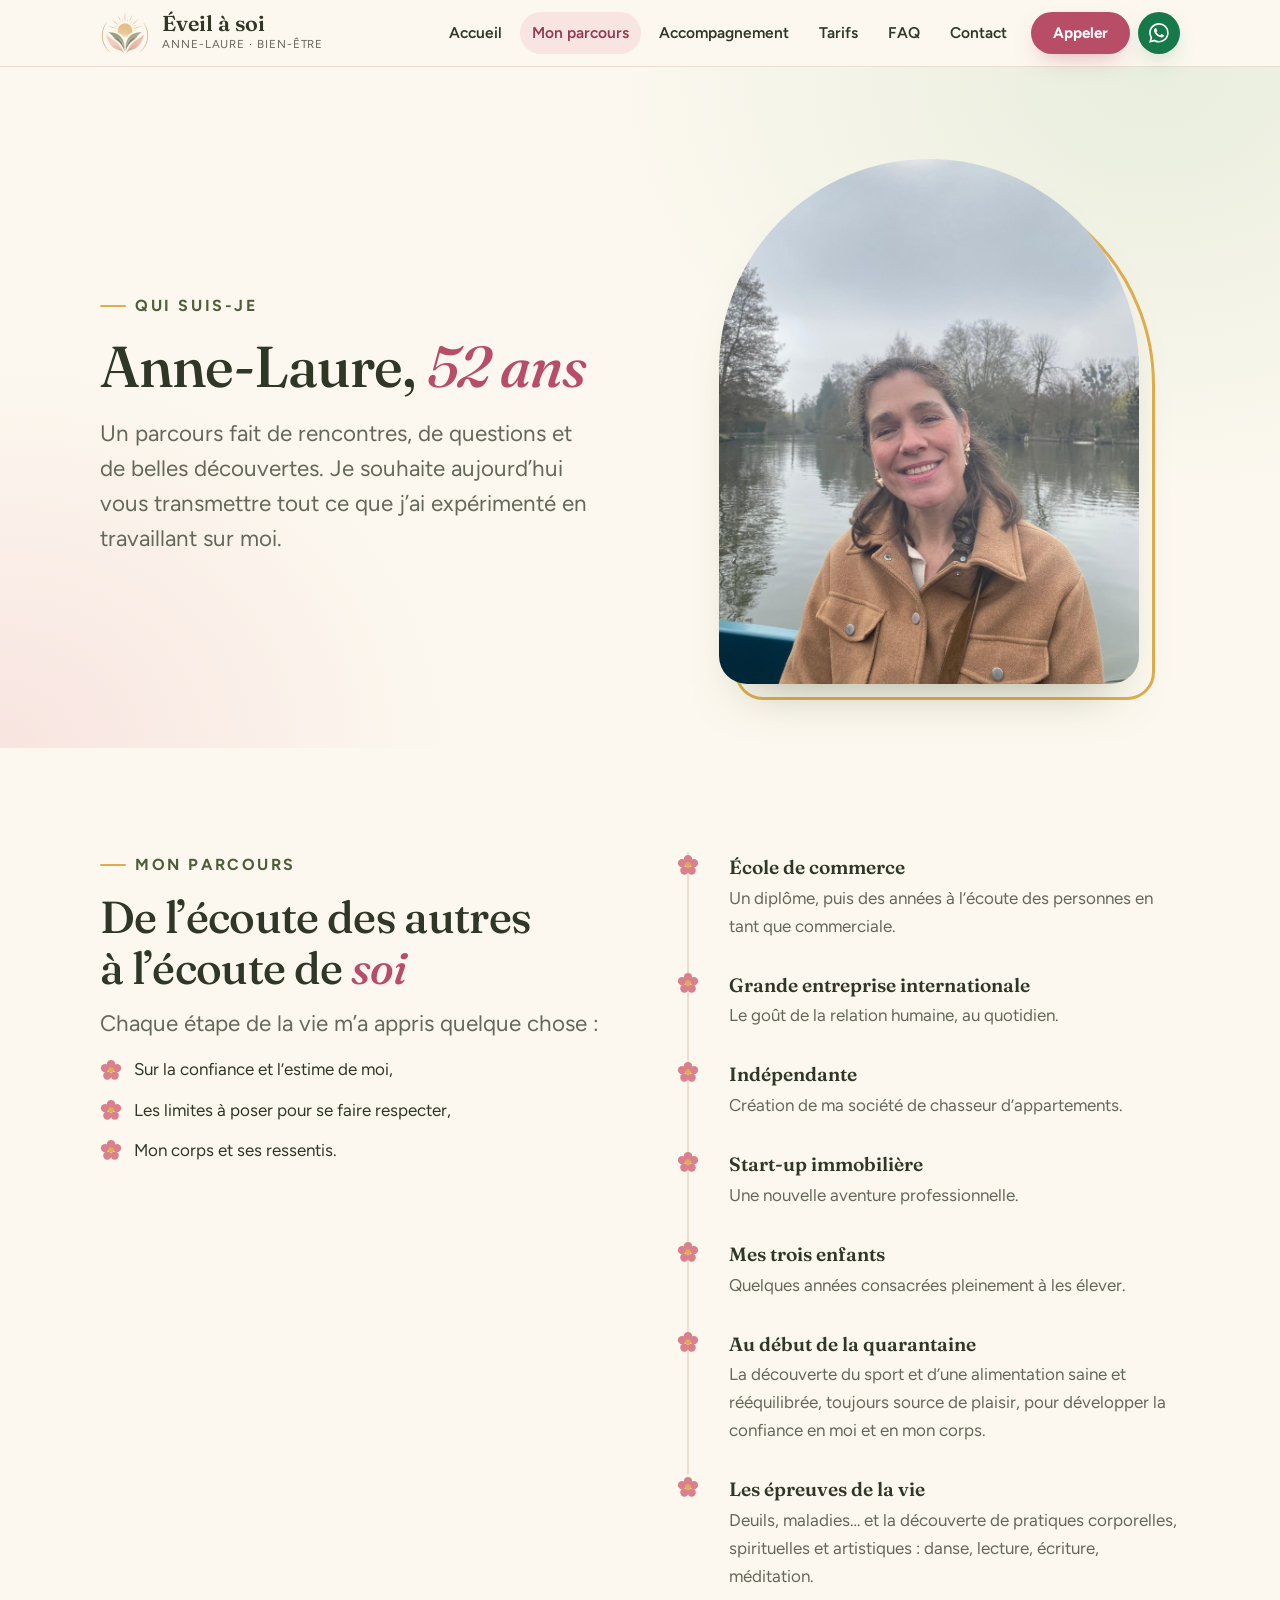
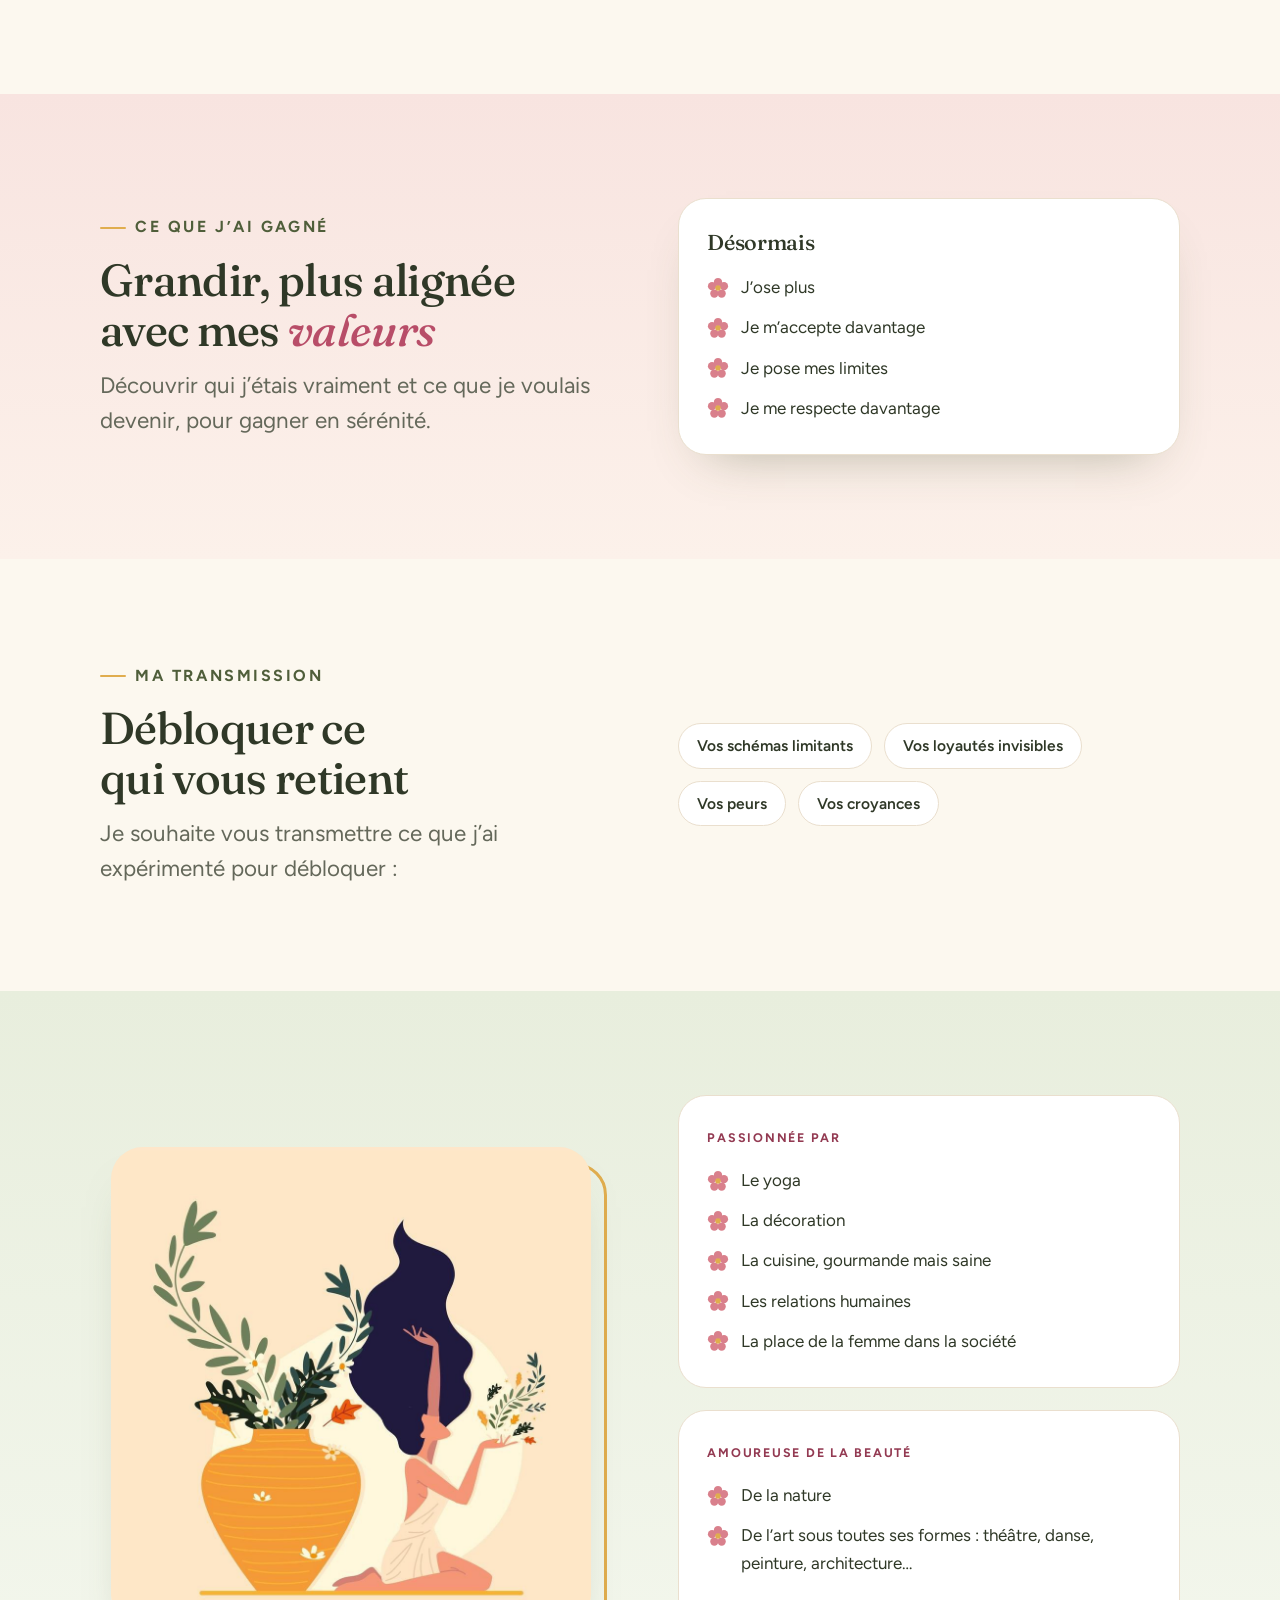
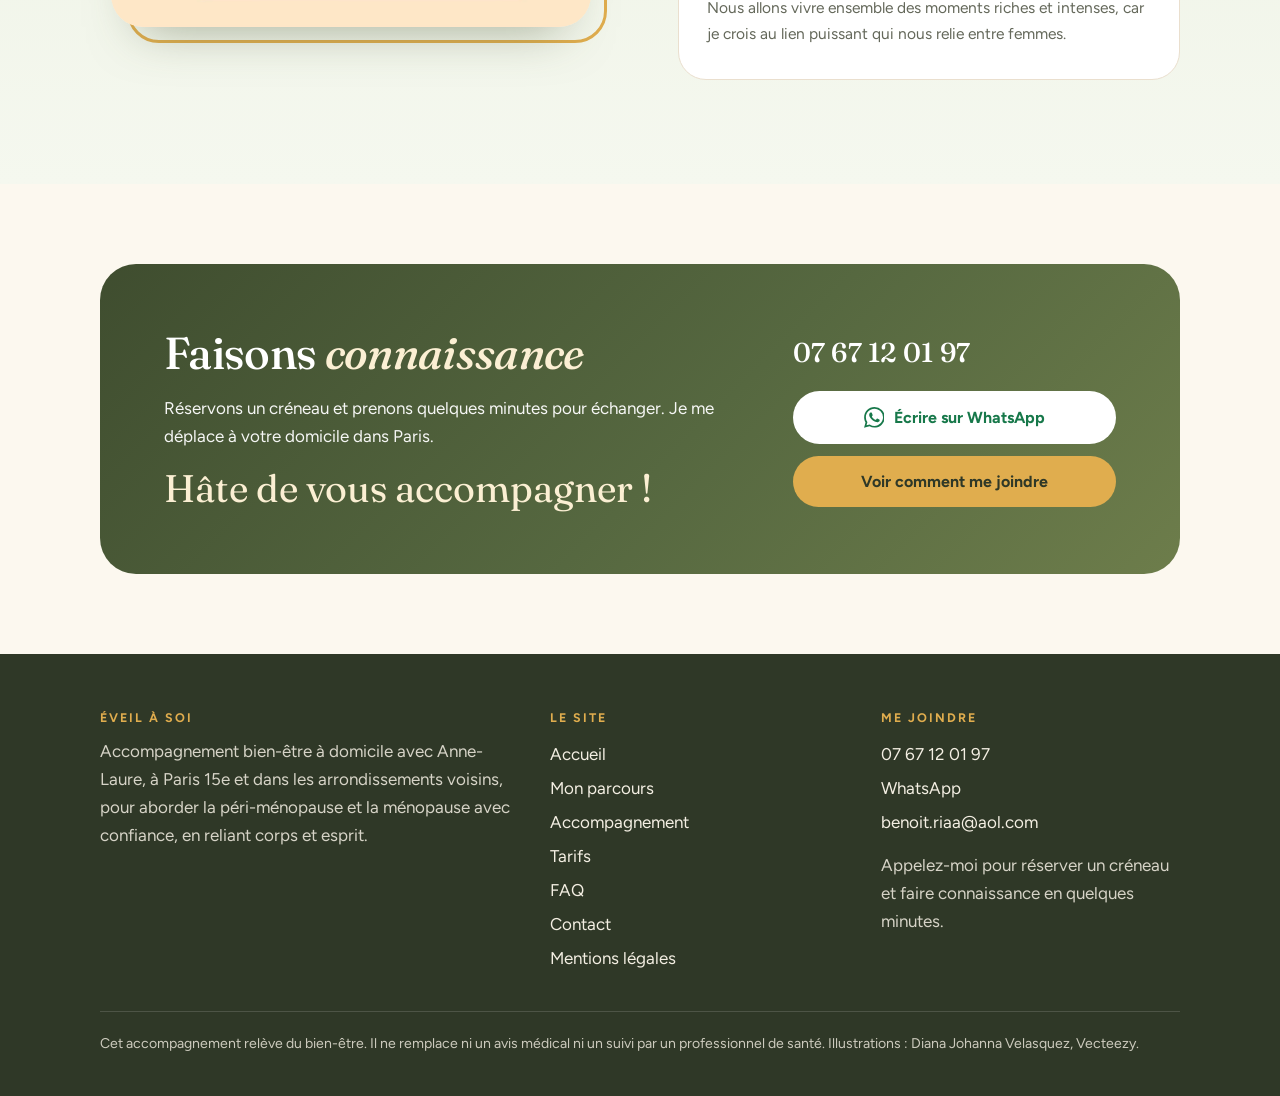
==== commit 46156d5b: "Add files via upload" ====
--- a/a-propos.html
+++ b/a-propos.html
@@ -8,7 +8,7 @@
 <figure class="portrait"><img src="portrait.jpg" alt="Anne-Laure, souriante, en manteau camel au bord d’une rivière" width="900" height="1200"></figure>
 </div></section>
 <section class="section"><div class="wrap split" style="align-items:start">
-<div class="head" style="margin:0"><span class="eyebrow">Mon parcours</span><h2>De l’écoute des autres à l’écoute de <em>soi</em></h2><p class="lead">Chaque étape m’a appris quelque chose sur la confiance, le corps et les limites.</p></div>
+<div class="head" style="margin:0"><span class="eyebrow">Mon parcours</span><h2>De l’écoute des autres à l’écoute de <em>soi</em></h2><p class="lead">Chaque étape de la vie m’a appris quelque chose :</p><ul class="petals"><li>Sur la confiance et l’estime de moi,</li><li>Les limites à poser pour se faire respecter,</li><li>Mon corps et ses ressentis.</li></ul></div>
 <ol class="path"><li><b>École de commerce</b><span>Un diplôme, puis des années à l’écoute des personnes en tant que commerciale.</span></li><li><b>Grande entreprise internationale</b><span>Le goût de la relation humaine, au quotidien.</span></li><li><b>Indépendante</b><span>Création de ma société de chasseur d’appartements.</span></li><li><b>Start-up immobilière</b><span>Une nouvelle aventure professionnelle.</span></li><li><b>Mes trois enfants</b><span>Quelques années consacrées pleinement à les élever.</span></li><li><b>Au début de la quarantaine</b><span>La découverte du sport et d’une alimentation saine et rééquilibrée, toujours source de plaisir, pour développer la confiance en moi et en mon corps.</span></li><li><b>Les épreuves de la vie</b><span>Deuils, maladies… et la découverte de pratiques corporelles, spirituelles et artistiques : danse, lecture, écriture, méditation.</span></li></ol>
 </div></section>
 <section class="section tint-blush"><div class="wrap split">
@@ -27,7 +27,7 @@
 </div>
 </div></section>
 <div class="wrap cta-wrap"><div class="cta">
-<div style="display:grid;gap:16px"><h2>Faisons <em>connaissance</em></h2><p>Réservons un créneau et prenons quelques minutes pour échanger. Je me déplace à domicile à Paris 15e et dans les arrondissements voisins. Hâte de vous accompagner.</p></div>
+<div style="display:grid;gap:16px"><h2>Faisons <em>connaissance</em></h2><p>Réservons un créneau et prenons quelques minutes pour échanger. Je me déplace à votre domicile dans Paris.</p><p class="cta-big">Hâte de vous accompagner !</p></div>
 <div class="side"><a class="phone" href="tel:+33767120197">07 67 12 01 97</a><a class="btn btn-wa" href="https://wa.me/33767120197?text=Bonjour%20Anne-Laure%2C%20j%E2%80%99ai%20d%C3%A9couvert%20votre%20site%20%C2%AB%20%C3%89veil%20%C3%A0%20soi%20%C2%BB%20et%20j%E2%80%99aimerais%20en%20savoir%20plus." target="_blank" rel="noopener noreferrer"><svg viewBox="0 0 24 24" aria-hidden="true" focusable="false"><path d="M17.472 14.382c-.297-.149-1.758-.867-2.03-.967-.273-.099-.471-.148-.67.15-.197.297-.767.966-.94 1.164-.173.199-.347.223-.644.075-.297-.15-1.255-.463-2.39-1.475-.883-.788-1.48-1.761-1.653-2.059-.173-.297-.018-.458.13-.606.134-.133.298-.347.446-.52.149-.174.198-.298.298-.497.099-.198.05-.371-.025-.52-.075-.149-.669-1.612-.916-2.207-.242-.579-.487-.5-.669-.51-.173-.008-.371-.01-.57-.01-.198 0-.52.074-.792.372-.272.297-1.04 1.016-1.04 2.479 0 1.462 1.065 2.875 1.213 3.074.149.198 2.096 3.2 5.077 4.487.709.306 1.262.489 1.694.625.712.227 1.36.195 1.871.118.571-.085 1.758-.719 2.006-1.413.248-.694.248-1.289.173-1.413-.074-.124-.272-.198-.57-.347m-5.421 7.403h-.004a9.87 9.87 0 01-5.031-1.378l-.361-.214-3.741.982.998-3.648-.235-.374a9.86 9.86 0 01-1.51-5.26c.001-5.45 4.436-9.884 9.888-9.884 2.64 0 5.122 1.03 6.988 2.898a9.825 9.825 0 012.893 6.994c-.003 5.45-4.437 9.884-9.885 9.884m8.413-18.297A11.815 11.815 0 0012.05 0C5.495 0 .16 5.335.157 11.892c0 2.096.547 4.142 1.588 5.945L.057 24l6.305-1.654a11.882 11.882 0 005.683 1.448h.005c6.554 0 11.89-5.335 11.893-11.893a11.821 11.821 0 00-3.48-8.413Z"/></svg><span>Écrire sur WhatsApp</span></a><a class="btn btn-sun" href="contact.html">Voir comment me joindre</a></div>
 </div></div>
 </main><footer class="site-footer"><div class="wrap">
--- a/style.css
+++ b/style.css
@@ -34,7 +34,7 @@
 em{font-style:italic;color:var(--peony)}
 p{margin:0}
 .wrap{width:100%;max-width:1120px;margin-inline:auto;padding-inline:20px}
-.eyebrow{font-size:.78rem;font-weight:700;letter-spacing:.16em;text-transform:uppercase;color:var(--leaf-deep);display:inline-flex;align-items:center;gap:.6rem}
+.eyebrow{font-size:1rem;font-weight:700;letter-spacing:.16em;text-transform:uppercase;color:var(--leaf-deep);display:inline-flex;align-items:center;gap:.6rem}
 .eyebrow::before{content:"";width:1.6rem;height:2px;background:var(--sun);border-radius:2px}
 .lead{font-size:clamp(1.15rem,2vw,1.4rem);line-height:1.55;color:var(--muted);max-width:40rem}
 .label{font-size:.78rem;font-weight:700;letter-spacing:.14em;text-transform:uppercase;color:var(--peony-deep)}
@@ -156,7 +156,8 @@
 .cta em{color:var(--apricot)}
 .cta p{color:#fff;opacity:.95}
 .cta .side{display:grid;gap:12px;justify-items:stretch}
-.cta .side .phone{justify-self:start;margin-bottom:4px}
+.cta .side .phone{justify-self:start;margin-bottom:4px;font-size:clamp(1.3rem,2.6vw,1.7rem)}
+.cta .cta-big{font-family:var(--display);font-size:clamp(1.7rem,3.6vw,2.4rem);line-height:1.15;color:var(--apricot);opacity:1}
 .cta .btn-wa{background:#fff;color:var(--wa);box-shadow:none}
 .cta .btn-wa:hover{background:var(--apricot);color:var(--wa-deep)}
 .phone{font-family:var(--display);font-size:clamp(1.8rem,4.4vw,2.6rem);font-weight:500;letter-spacing:.01em;color:inherit;text-decoration:none;overflow-wrap:anywhere}
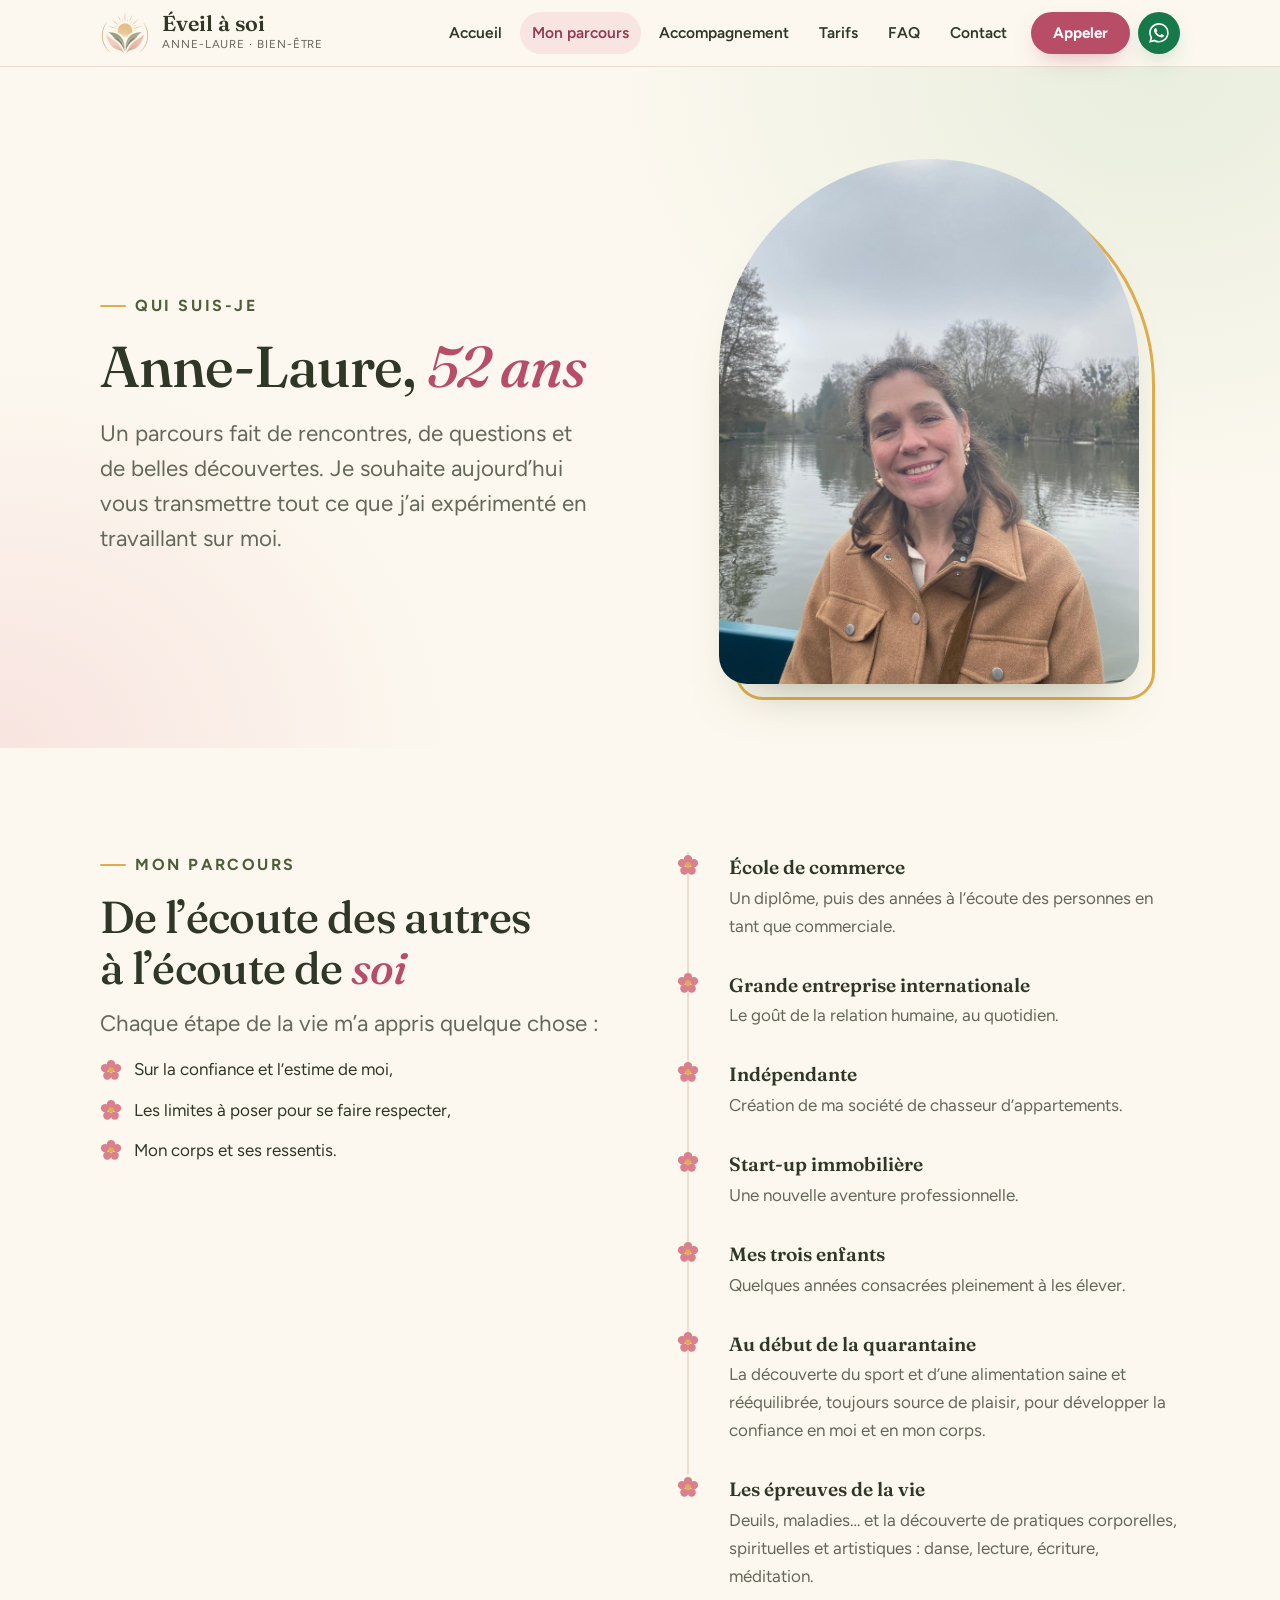
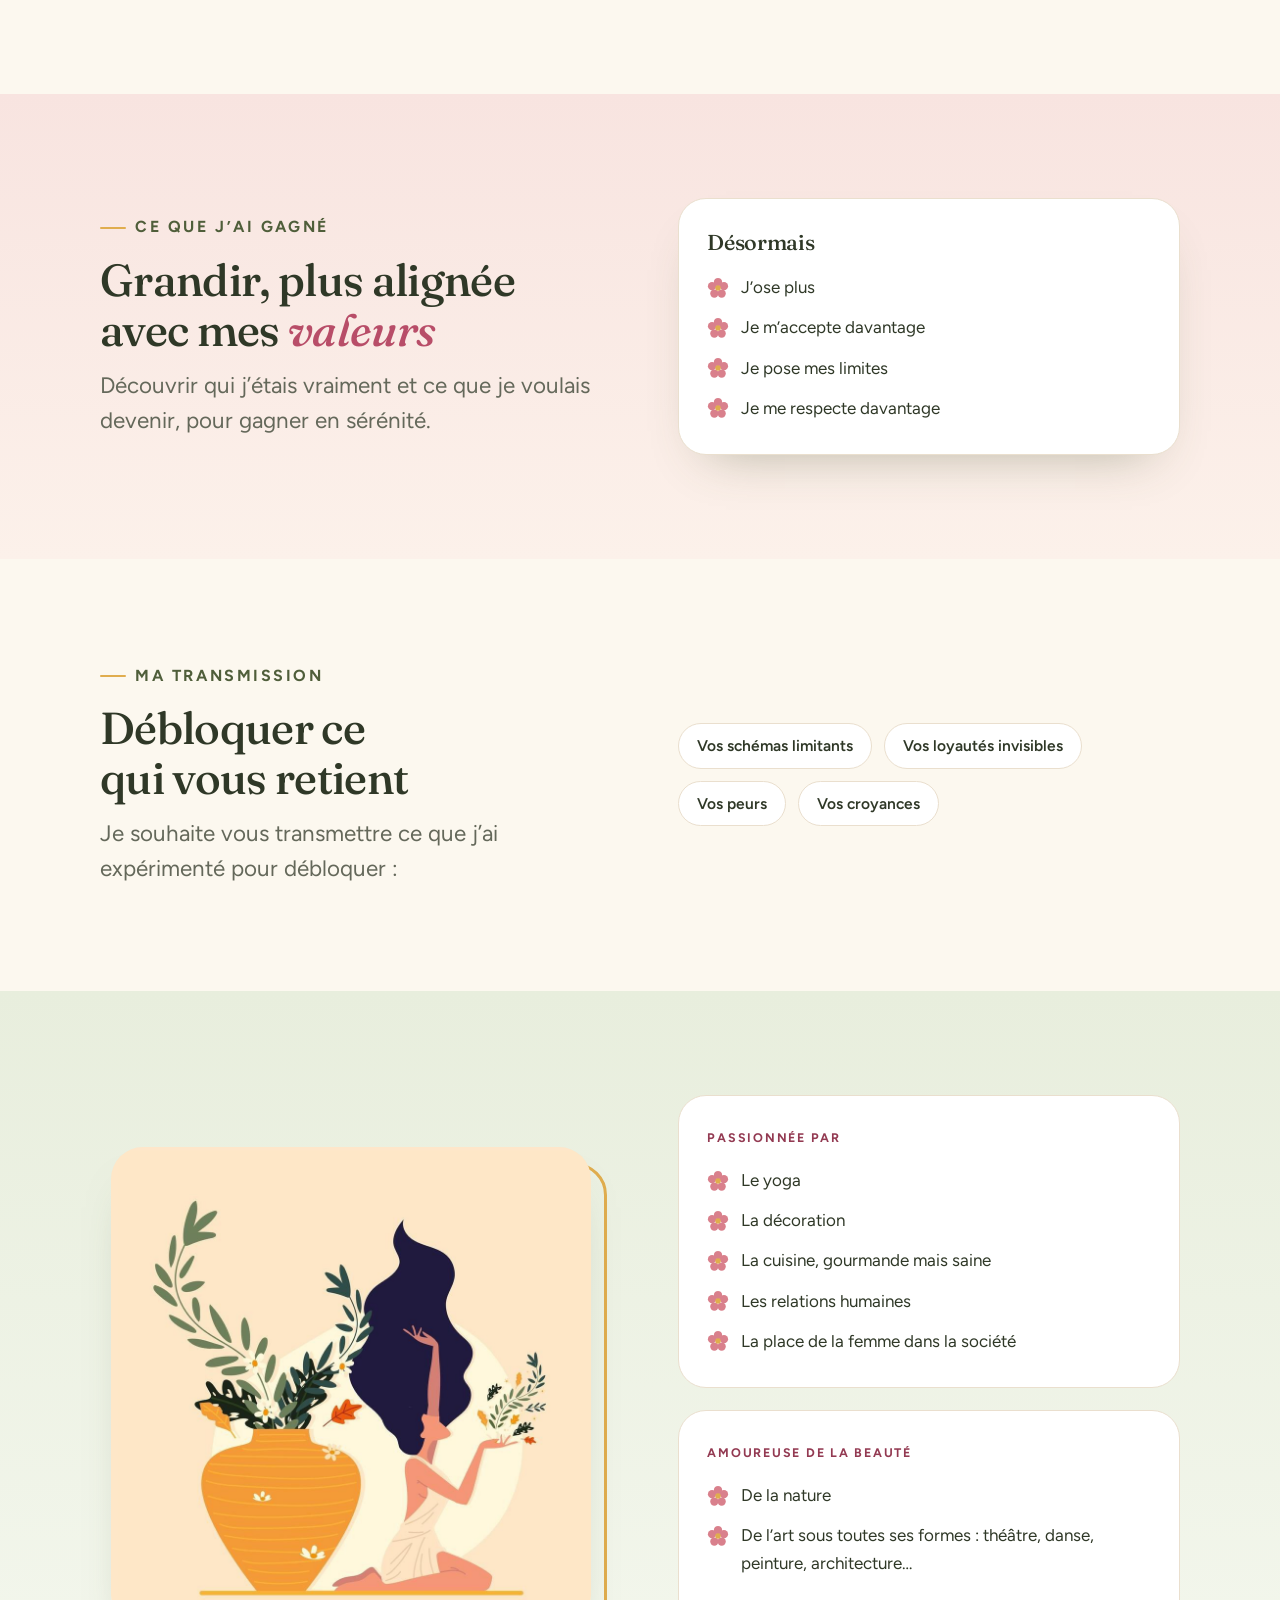
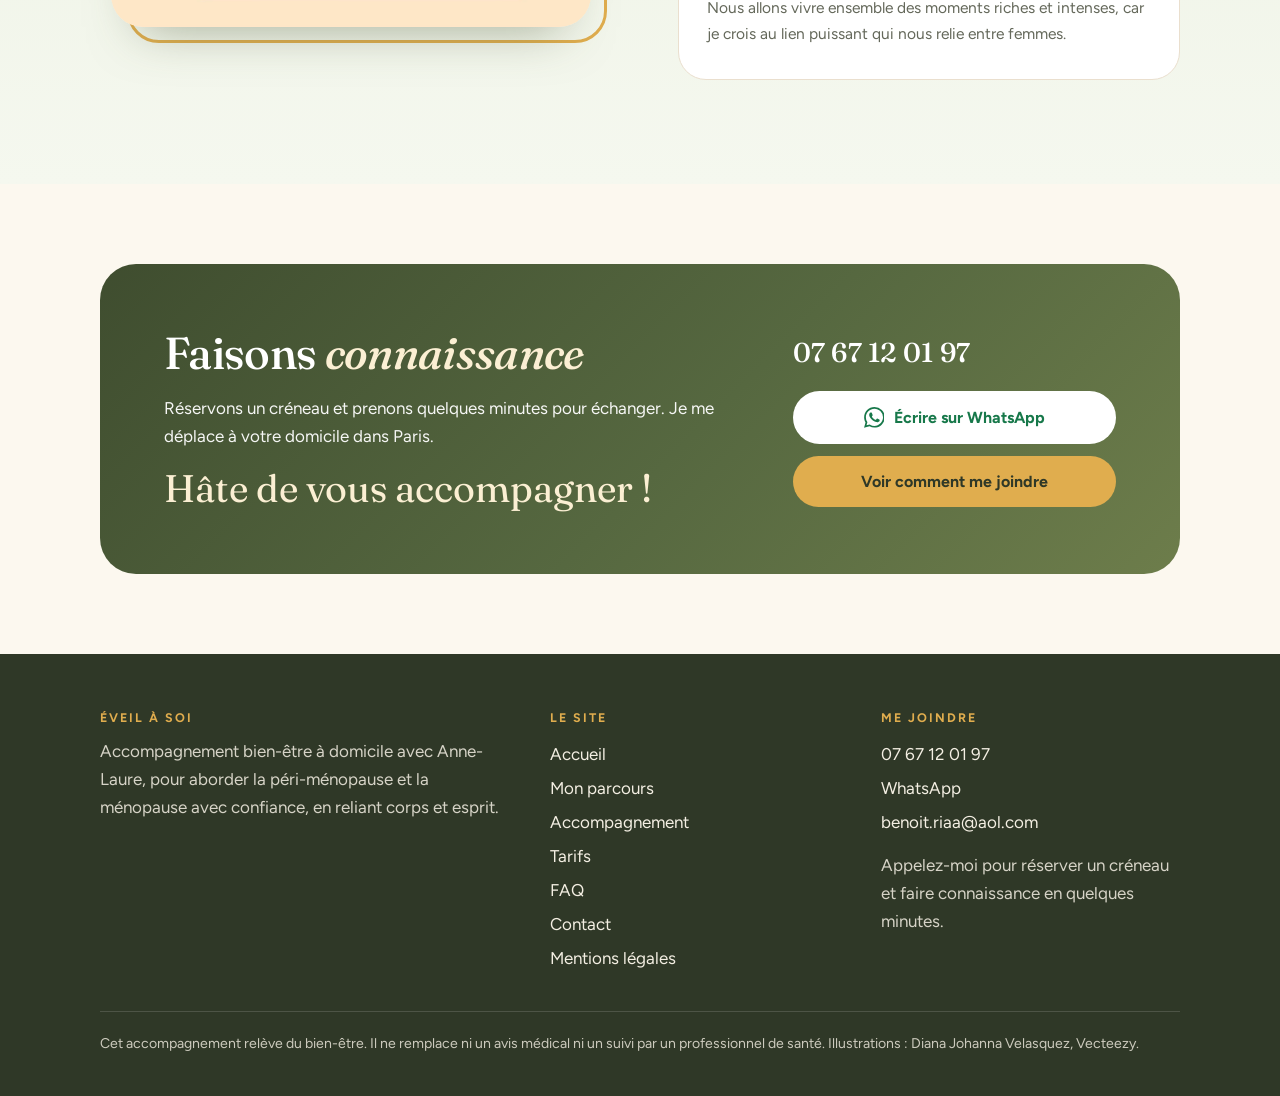
==== commit dc768228: "Add files via upload" ====
--- a/a-propos.html
+++ b/a-propos.html
@@ -32,7 +32,7 @@
 </div></div>
 </main><footer class="site-footer"><div class="wrap">
 <div class="foot">
-<div><h4>Éveil à soi</h4><p>Accompagnement bien-être à domicile avec Anne-Laure, à Paris 15e et dans les arrondissements voisins, pour aborder la péri-ménopause et la ménopause avec confiance, en reliant corps et esprit.</p></div>
+<div><h4>Éveil à soi</h4><p>Accompagnement bien-être à domicile avec Anne-Laure, pour aborder la péri-ménopause et la ménopause avec confiance, en reliant corps et esprit.</p></div>
 <div><h4>Le site</h4><a href="index.html">Accueil</a><a href="a-propos.html">Mon parcours</a><a href="accompagnement.html">Accompagnement</a><a href="tarifs.html">Tarifs</a><a href="faq.html">FAQ</a><a href="contact.html">Contact</a><a href="mentions-legales.html">Mentions légales</a></div>
 <div><h4>Me joindre</h4><a href="tel:+33767120197">07 67 12 01 97</a><a href="https://wa.me/33767120197?text=Bonjour%20Anne-Laure%2C%20j%E2%80%99ai%20d%C3%A9couvert%20votre%20site%20%C2%AB%20%C3%89veil%20%C3%A0%20soi%20%C2%BB%20et%20j%E2%80%99aimerais%20en%20savoir%20plus." target="_blank" rel="noopener noreferrer">WhatsApp</a><a href="mailto:benoit.riaa@aol.com">benoit.riaa@aol.com</a><p>Appelez-moi pour réserver un créneau et faire connaissance en quelques minutes.</p></div>
 </div>
--- a/style.css
+++ b/style.css
@@ -243,3 +243,14 @@
 @media (max-width:640px){.brand small{display:none}}
 @media (min-width:600px) and (max-width:860px){.tools{grid-template-columns:1fr 1fr}.cards{grid-template-columns:1fr 1fr}}
 @media (prefers-reduced-motion:reduce){*{transition:none!important;scroll-behavior:auto!important}}
+
+/* corrections accueil */
+.nw{white-space:nowrap}
+.pk{color:var(--peony);font-style:italic}
+.welcome{align-items:start}
+.welcome-r{padding-top:clamp(0px,7vw,96px)}
+.if-you{text-align:center;font-family:var(--display);font-size:clamp(1.8rem,4vw,2.6rem);color:var(--leaf-deep);margin:0 0 clamp(24px,4vw,40px);line-height:1.15}
+.engage{font-size:1.15rem;line-height:1.7;color:var(--soft)}
+.kw{white-space:nowrap;font-family:var(--display);font-size:1.3em;font-style:italic;line-height:1.3}
+.k1{color:var(--peony)}.k2{color:var(--leaf)}.k3{color:#a2741a}.k4{color:var(--peony-deep)}
+@media (max-width:860px){.welcome-r{padding-top:0}}
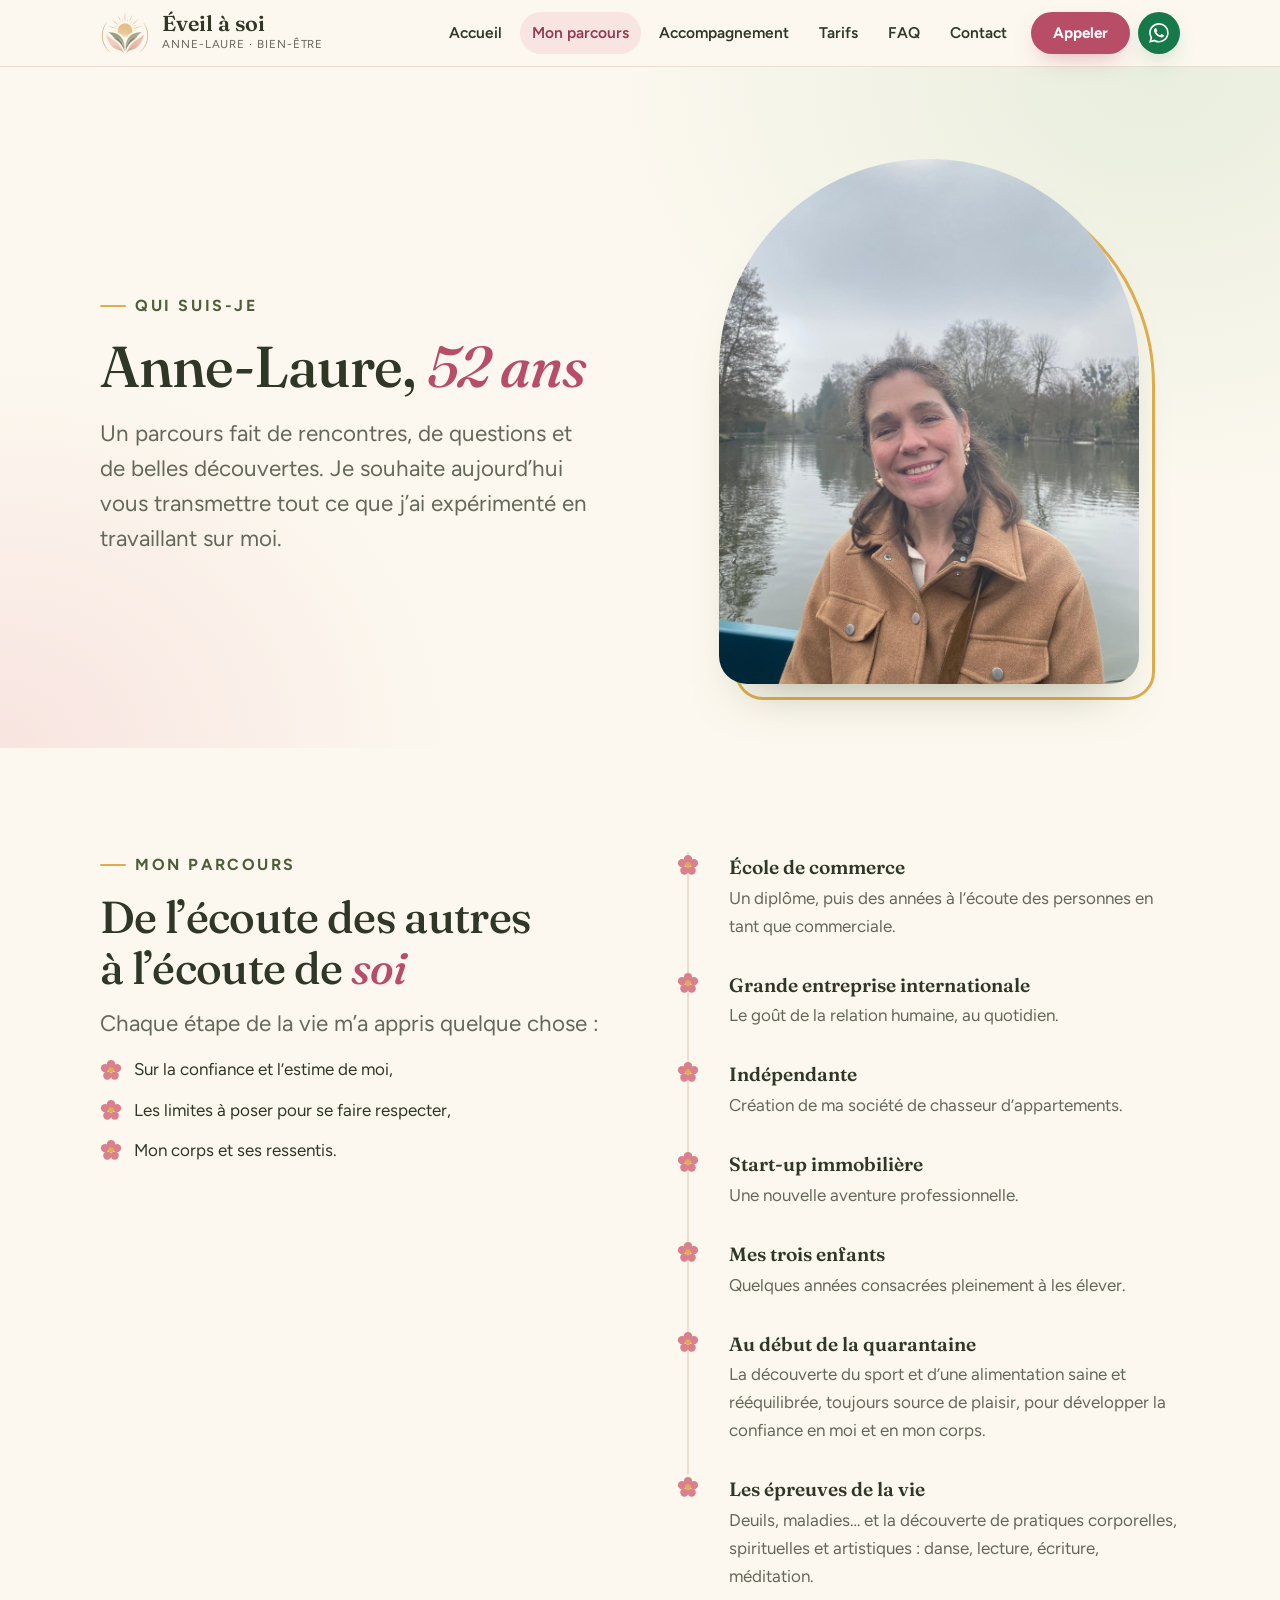
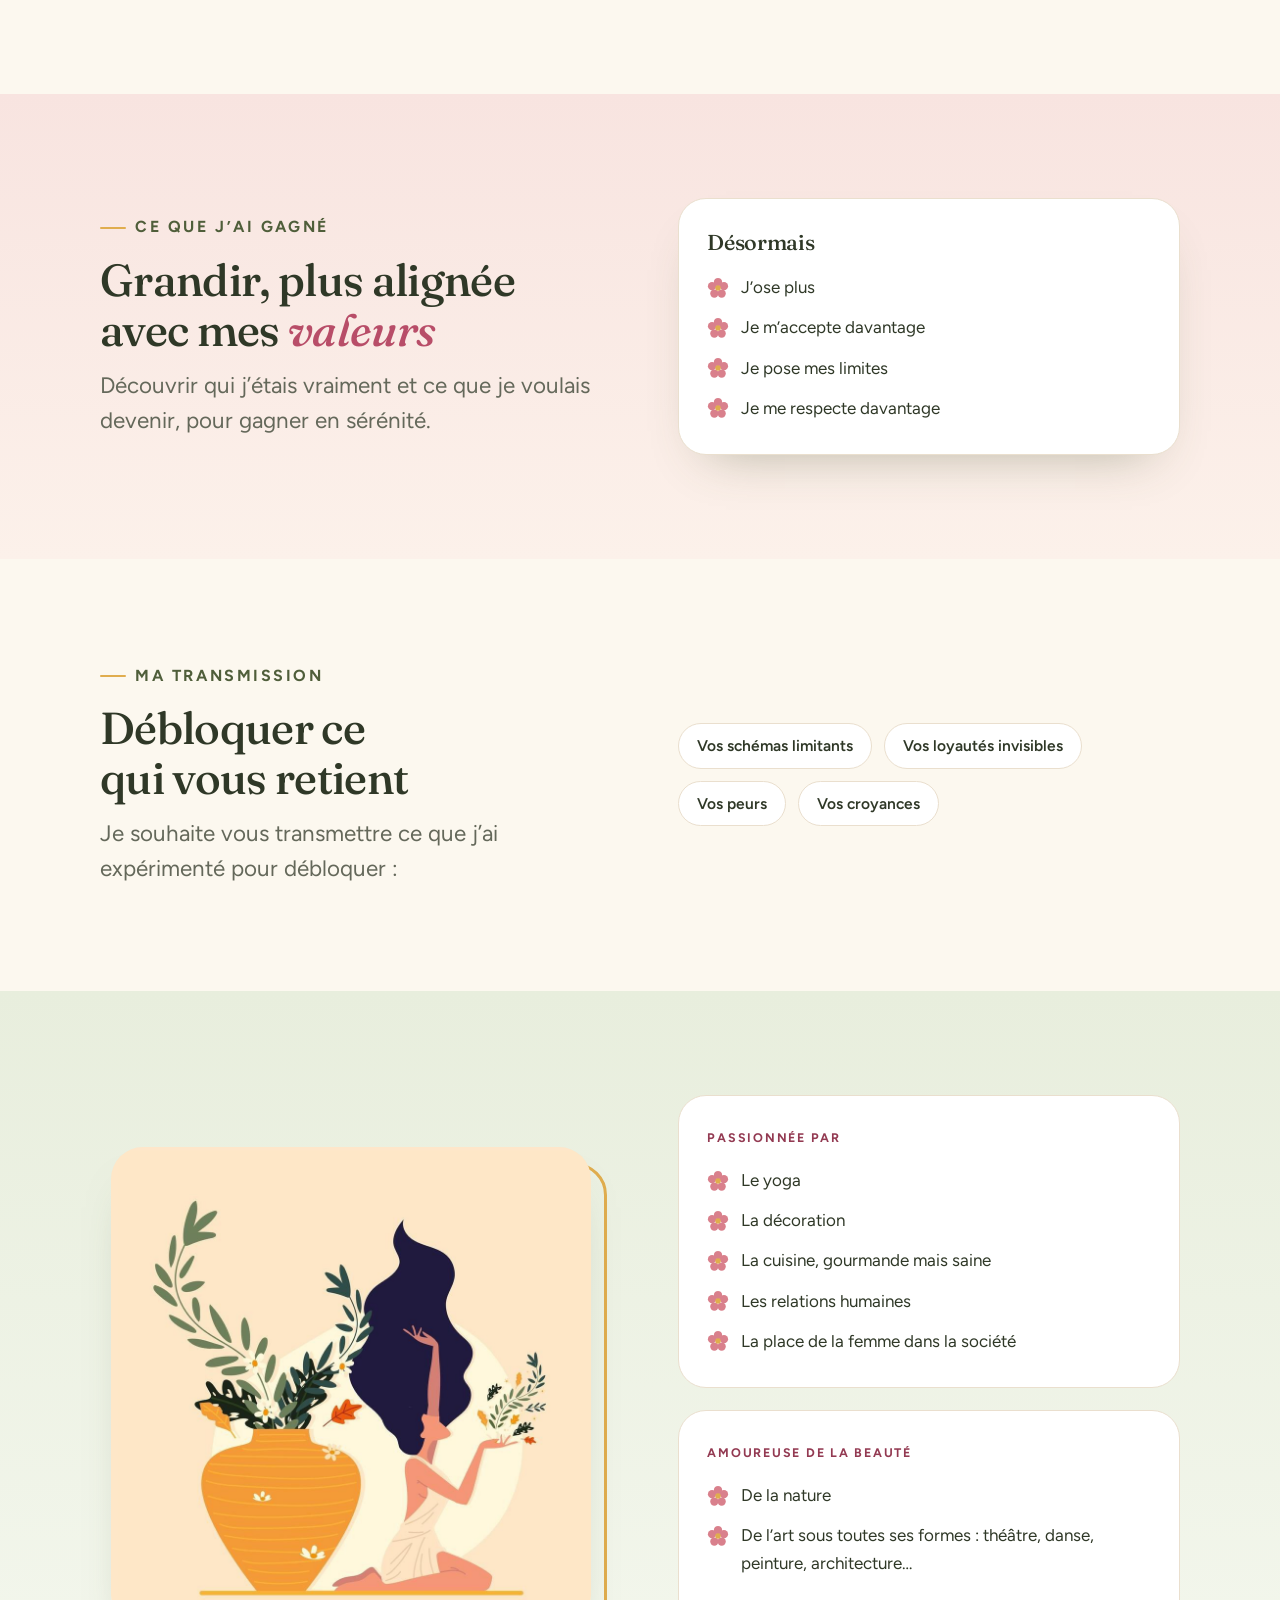
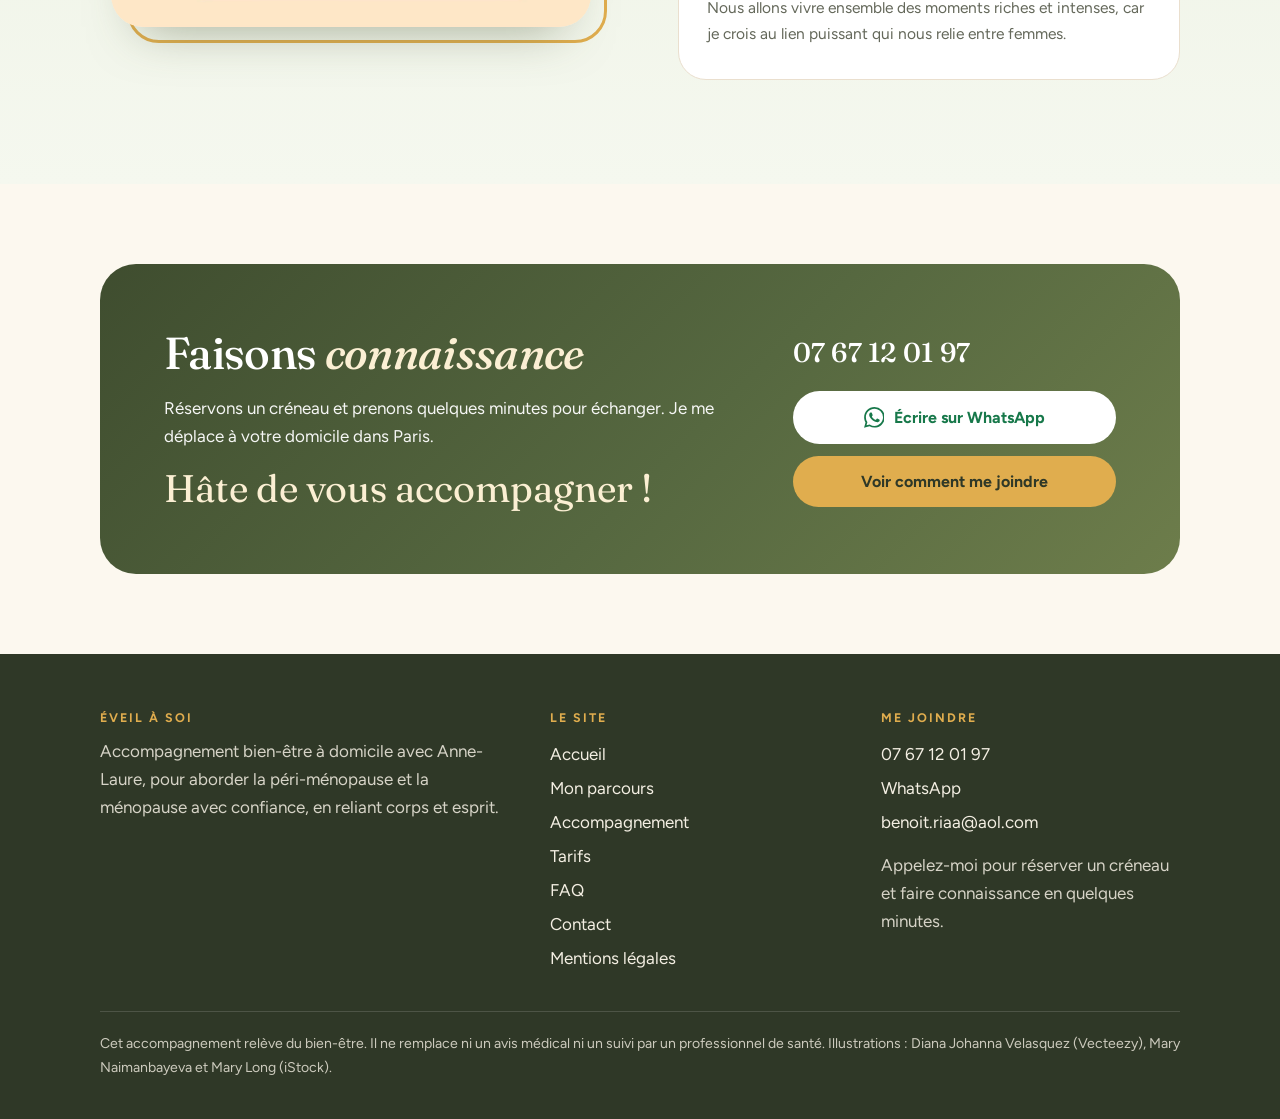
==== commit 9e6d48b8: "Add files via upload" ====
--- a/a-propos.html
+++ b/a-propos.html
@@ -36,5 +36,5 @@
 <div><h4>Le site</h4><a href="index.html">Accueil</a><a href="a-propos.html">Mon parcours</a><a href="accompagnement.html">Accompagnement</a><a href="tarifs.html">Tarifs</a><a href="faq.html">FAQ</a><a href="contact.html">Contact</a><a href="mentions-legales.html">Mentions légales</a></div>
 <div><h4>Me joindre</h4><a href="tel:+33767120197">07 67 12 01 97</a><a href="https://wa.me/33767120197?text=Bonjour%20Anne-Laure%2C%20j%E2%80%99ai%20d%C3%A9couvert%20votre%20site%20%C2%AB%20%C3%89veil%20%C3%A0%20soi%20%C2%BB%20et%20j%E2%80%99aimerais%20en%20savoir%20plus." target="_blank" rel="noopener noreferrer">WhatsApp</a><a href="mailto:benoit.riaa@aol.com">benoit.riaa@aol.com</a><p>Appelez-moi pour réserver un créneau et faire connaissance en quelques minutes.</p></div>
 </div>
-<p class="legal">Cet accompagnement relève du bien-être. Il ne remplace ni un avis médical ni un suivi par un professionnel de santé. Illustrations : Diana Johanna Velasquez, Vecteezy.</p>
+<p class="legal">Cet accompagnement relève du bien-être. Il ne remplace ni un avis médical ni un suivi par un professionnel de santé. Illustrations : Diana Johanna Velasquez (Vecteezy), Mary Naimanbayeva et Mary Long (iStock).</p>
 </div></footer></div><script src="site.js"></script></body></html>
--- a/style.css
+++ b/style.css
@@ -254,3 +254,6 @@
 .kw{white-space:nowrap;font-family:var(--display);font-size:1.3em;font-style:italic;line-height:1.3}
 .k1{color:var(--peony)}.k2{color:var(--leaf)}.k3{color:#a2741a}.k4{color:var(--peony-deep)}
 @media (max-width:860px){.welcome-r{padding-top:0}}
+
+.art.std{width:min(100%,540px)}
+.art.std img{aspect-ratio:612/471}
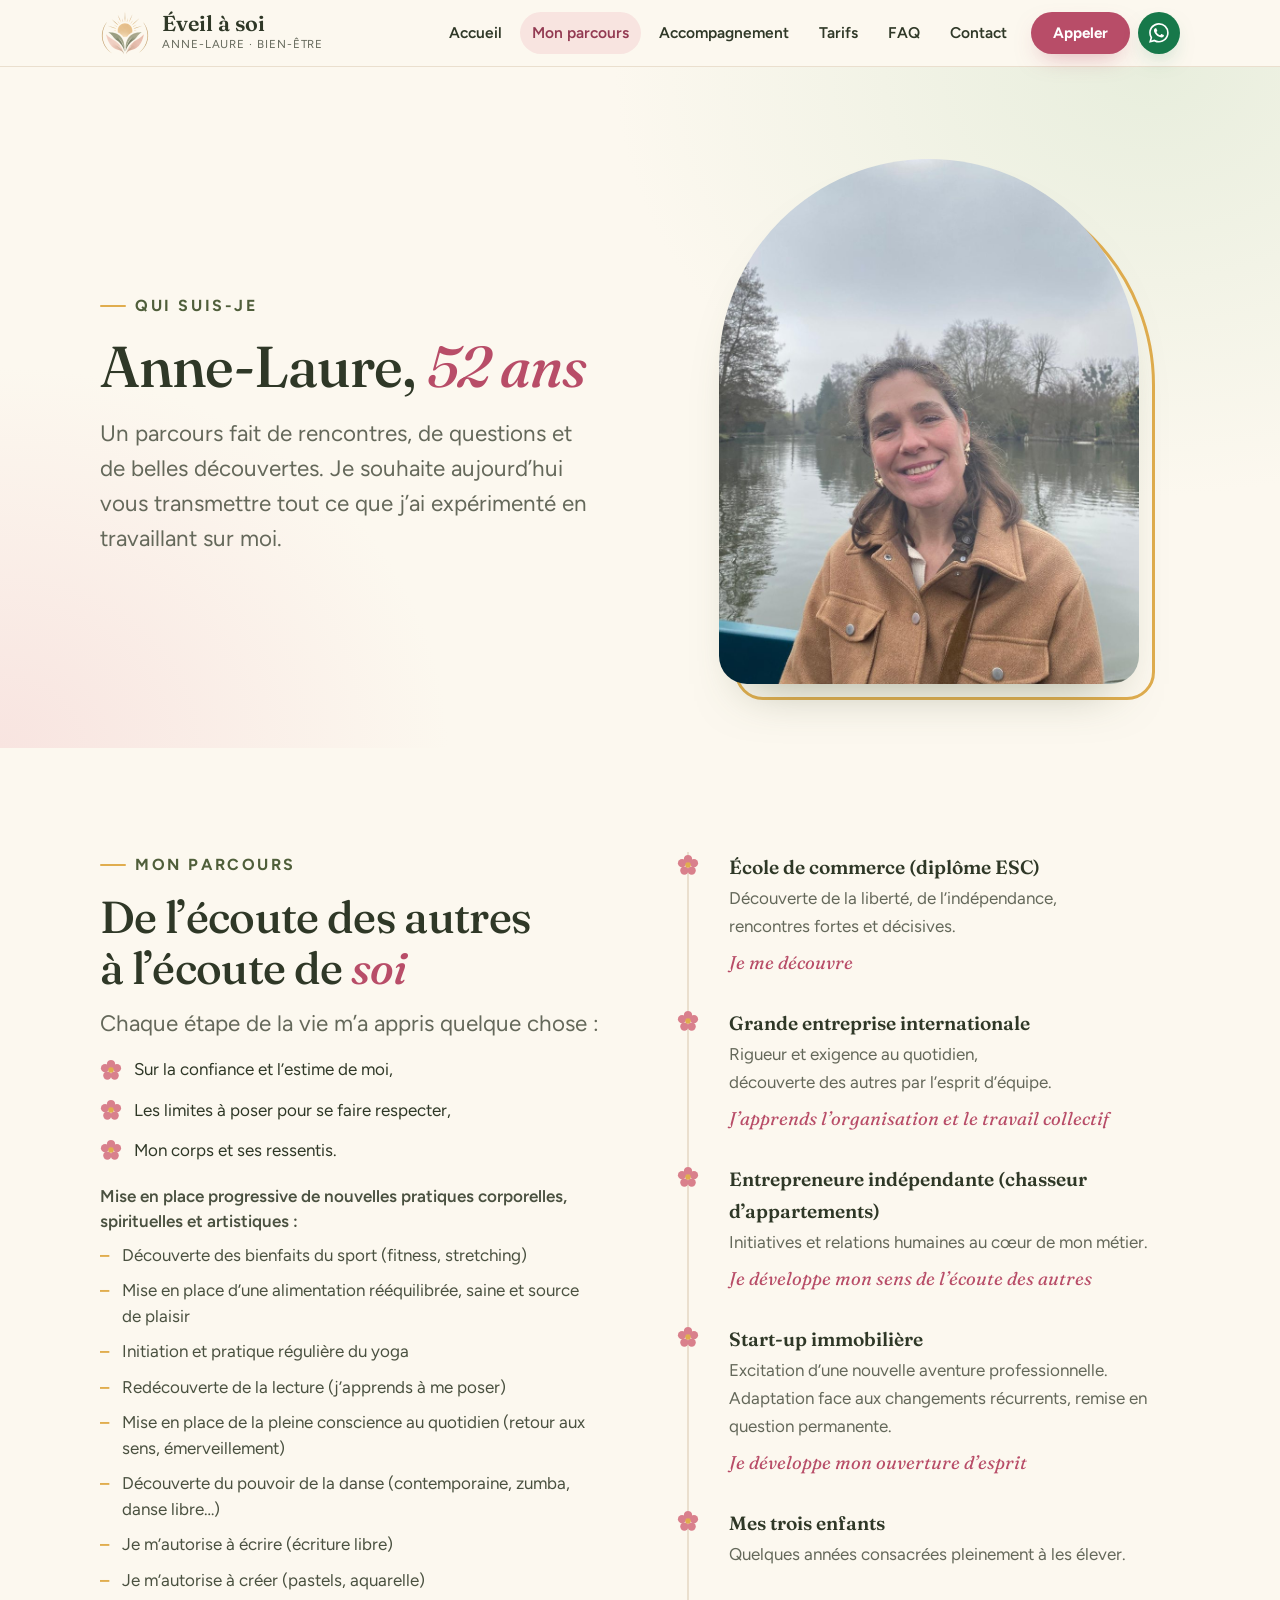
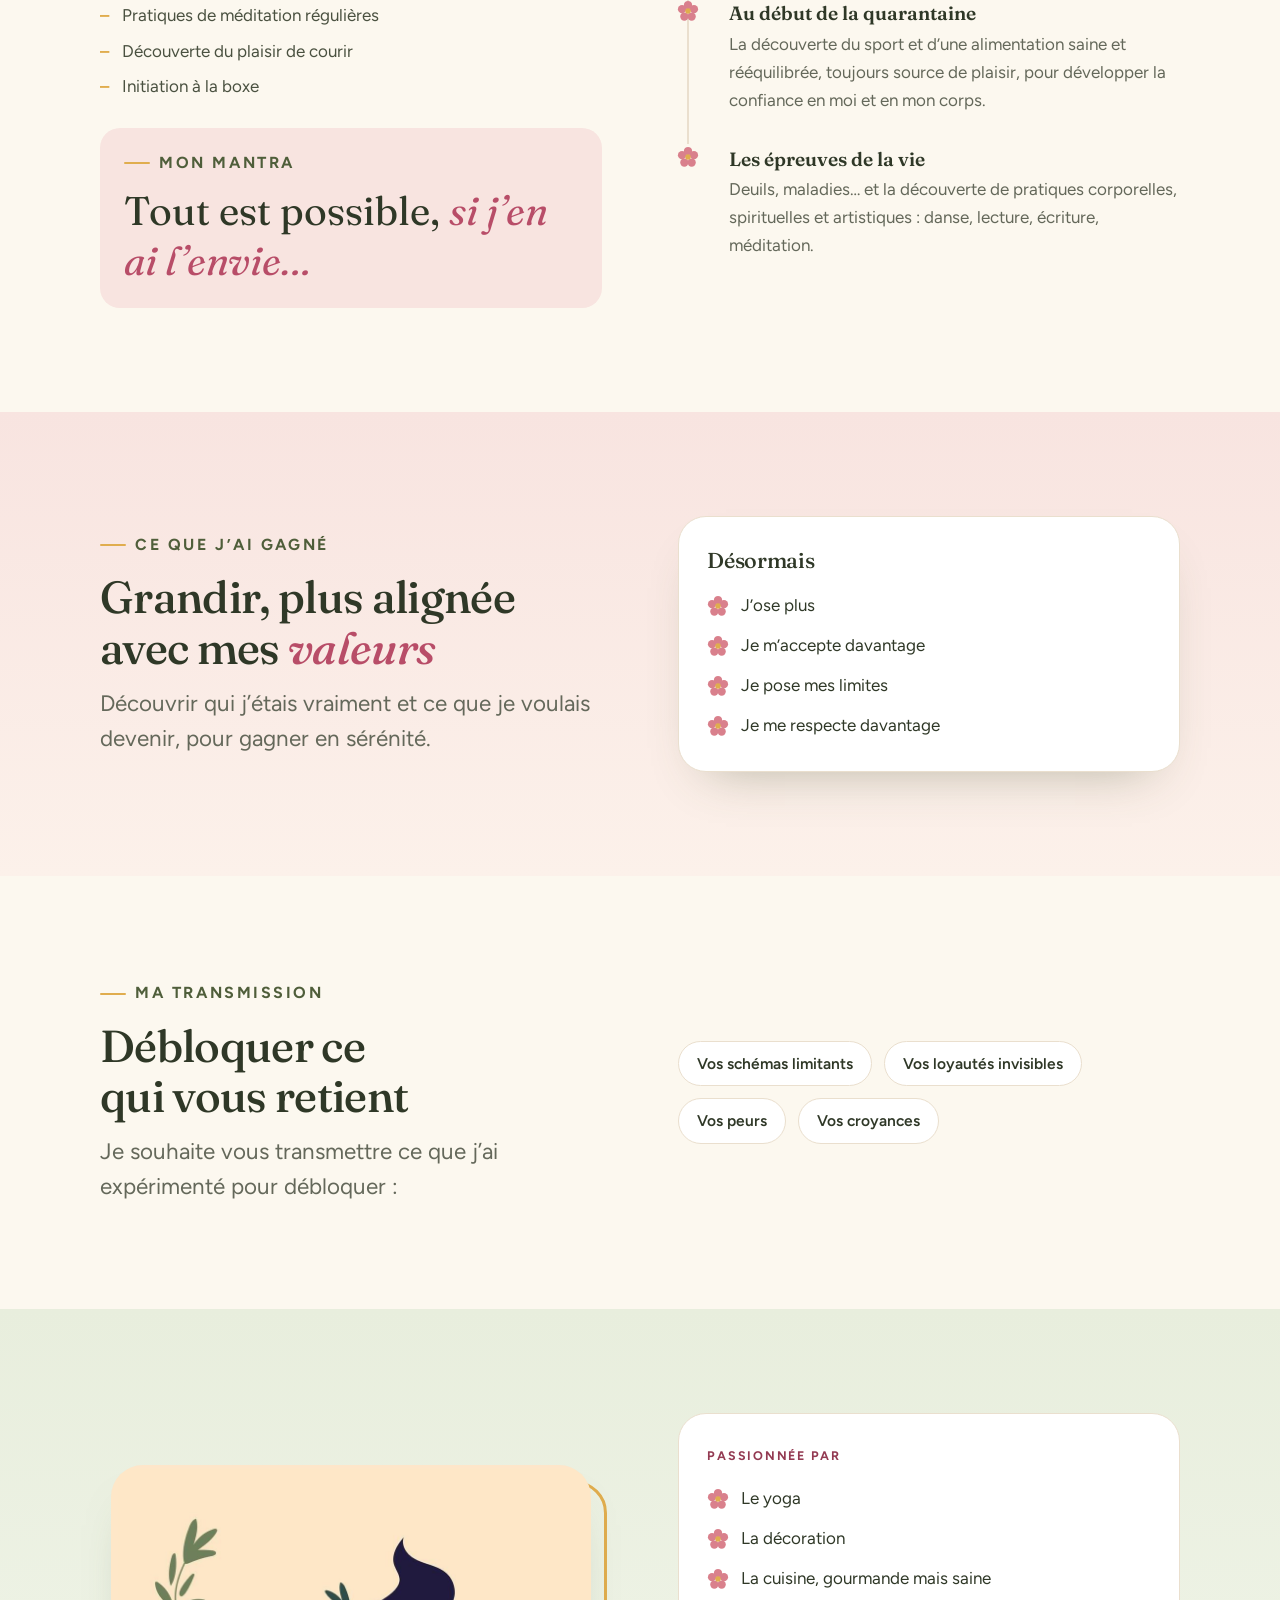
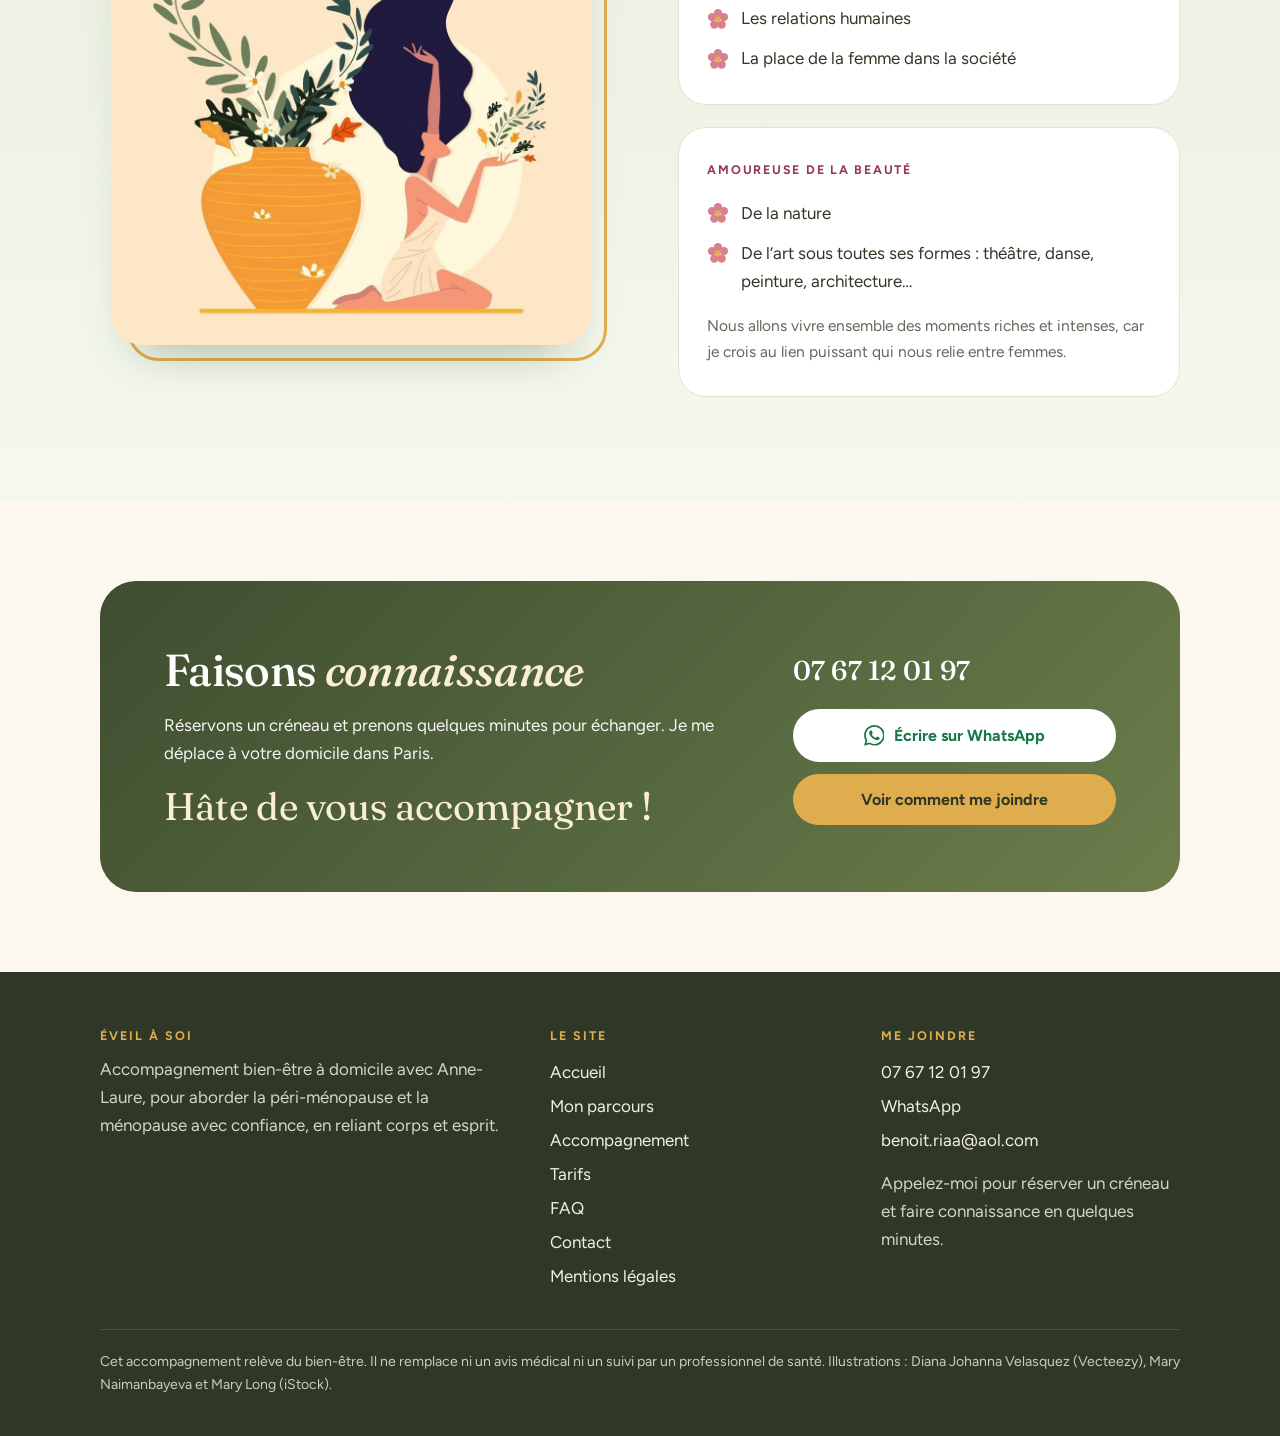
==== commit 6cd1ab93: "Add files via upload" ====
--- a/a-propos.html
+++ b/a-propos.html
@@ -8,8 +8,11 @@
 <figure class="portrait"><img src="portrait.jpg" alt="Anne-Laure, souriante, en manteau camel au bord d’une rivière" width="900" height="1200"></figure>
 </div></section>
 <section class="section"><div class="wrap split" style="align-items:start">
-<div class="head" style="margin:0"><span class="eyebrow">Mon parcours</span><h2>De l’écoute des autres à l’écoute de <em>soi</em></h2><p class="lead">Chaque étape de la vie m’a appris quelque chose :</p><ul class="petals"><li>Sur la confiance et l’estime de moi,</li><li>Les limites à poser pour se faire respecter,</li><li>Mon corps et ses ressentis.</li></ul></div>
-<ol class="path"><li><b>École de commerce</b><span>Un diplôme, puis des années à l’écoute des personnes en tant que commerciale.</span></li><li><b>Grande entreprise internationale</b><span>Le goût de la relation humaine, au quotidien.</span></li><li><b>Indépendante</b><span>Création de ma société de chasseur d’appartements.</span></li><li><b>Start-up immobilière</b><span>Une nouvelle aventure professionnelle.</span></li><li><b>Mes trois enfants</b><span>Quelques années consacrées pleinement à les élever.</span></li><li><b>Au début de la quarantaine</b><span>La découverte du sport et d’une alimentation saine et rééquilibrée, toujours source de plaisir, pour développer la confiance en moi et en mon corps.</span></li><li><b>Les épreuves de la vie</b><span>Deuils, maladies… et la découverte de pratiques corporelles, spirituelles et artistiques : danse, lecture, écriture, méditation.</span></li></ol>
+<div class="head" style="margin:0"><span class="eyebrow">Mon parcours</span><h2>De l’écoute des autres à l’écoute de <em>soi</em></h2><p class="lead">Chaque étape de la vie m’a appris quelque chose :</p><ul class="petals"><li>Sur la confiance et l’estime de moi,</li><li>Les limites à poser pour se faire respecter,</li><li>Mon corps et ses ressentis.</li></ul>
+<p class="sub">Mise en place progressive de nouvelles pratiques corporelles, spirituelles et artistiques :</p>
+<ul class="dash"><li>Découverte des bienfaits du sport (fitness, stretching)</li><li>Mise en place d’une alimentation rééquilibrée, saine et source de plaisir</li><li>Initiation et pratique régulière du yoga</li><li>Redécouverte de la lecture (j’apprends à me poser)</li><li>Mise en place de la pleine conscience au quotidien (retour aux sens, émerveillement)</li><li>Découverte du pouvoir de la danse (contemporaine, zumba, danse libre…)</li><li>Je m’autorise à écrire (écriture libre)</li><li>Je m’autorise à créer (pastels, aquarelle)</li><li>Pratiques de méditation régulières</li><li>Découverte du plaisir de courir</li><li>Initiation à la boxe</li></ul>
+<div class="mantra"><span class="eyebrow">Mon mantra</span><p class="big-quote">Tout est possible, <em>si j’en ai l’envie…</em></p></div></div>
+<ol class="path"><li><b>École de commerce (diplôme ESC)</b><span>Découverte de la liberté, de l’indépendance,<br>rencontres fortes et décisives.</span><em class="me">Je me découvre</em></li><li><b>Grande entreprise internationale</b><span>Rigueur et exigence au quotidien,<br>découverte des autres par l’esprit d’équipe.</span><em class="me">J’apprends l’organisation et le travail collectif</em></li><li><b>Entrepreneure indépendante (chasseur d’appartements)</b><span>Initiatives et relations humaines au cœur de mon métier.</span><em class="me">Je développe mon sens de l’écoute des autres</em></li><li><b>Start-up immobilière</b><span>Excitation d’une nouvelle aventure professionnelle.<br>Adaptation face aux changements récurrents, remise en question permanente.</span><em class="me">Je développe mon ouverture d’esprit</em></li><li><b>Mes trois enfants</b><span>Quelques années consacrées pleinement à les élever.</span></li><li><b>Au début de la quarantaine</b><span>La découverte du sport et d’une alimentation saine et rééquilibrée, toujours source de plaisir, pour développer la confiance en moi et en mon corps.</span></li><li><b>Les épreuves de la vie</b><span>Deuils, maladies… et la découverte de pratiques corporelles, spirituelles et artistiques : danse, lecture, écriture, méditation.</span></li></ol>
 </div></section>
 <section class="section tint-blush"><div class="wrap split">
 <div class="head" style="margin:0"><span class="eyebrow">Ce que j’ai gagné</span><h2>Grandir, plus alignée avec mes <em>valeurs</em></h2><p class="lead">Découvrir qui j’étais vraiment et ce que je voulais devenir, pour gagner en sérénité.</p></div>
--- a/style.css
+++ b/style.css
@@ -257,3 +257,12 @@
 
 .art.std{width:min(100%,540px)}
 .art.std img{aspect-ratio:612/471}
+
+/* mon parcours */
+.path .me{display:block;margin-top:8px;color:var(--peony);font-family:var(--display);font-style:italic;font-size:1.15rem}
+.sub{color:var(--soft);font-weight:600;line-height:1.5;margin:6px 0 -6px}
+.dash{list-style:none;margin:0;padding:0;display:grid;gap:10px}
+.dash li{position:relative;padding-left:22px;color:var(--soft);line-height:1.5}
+.dash li::before{content:"–";position:absolute;left:0;color:var(--sun);font-weight:700}
+.mantra{display:grid;gap:10px;margin-top:14px;padding:22px 24px;background:var(--blush);border-radius:20px}
+.mantra em{color:var(--peony)}
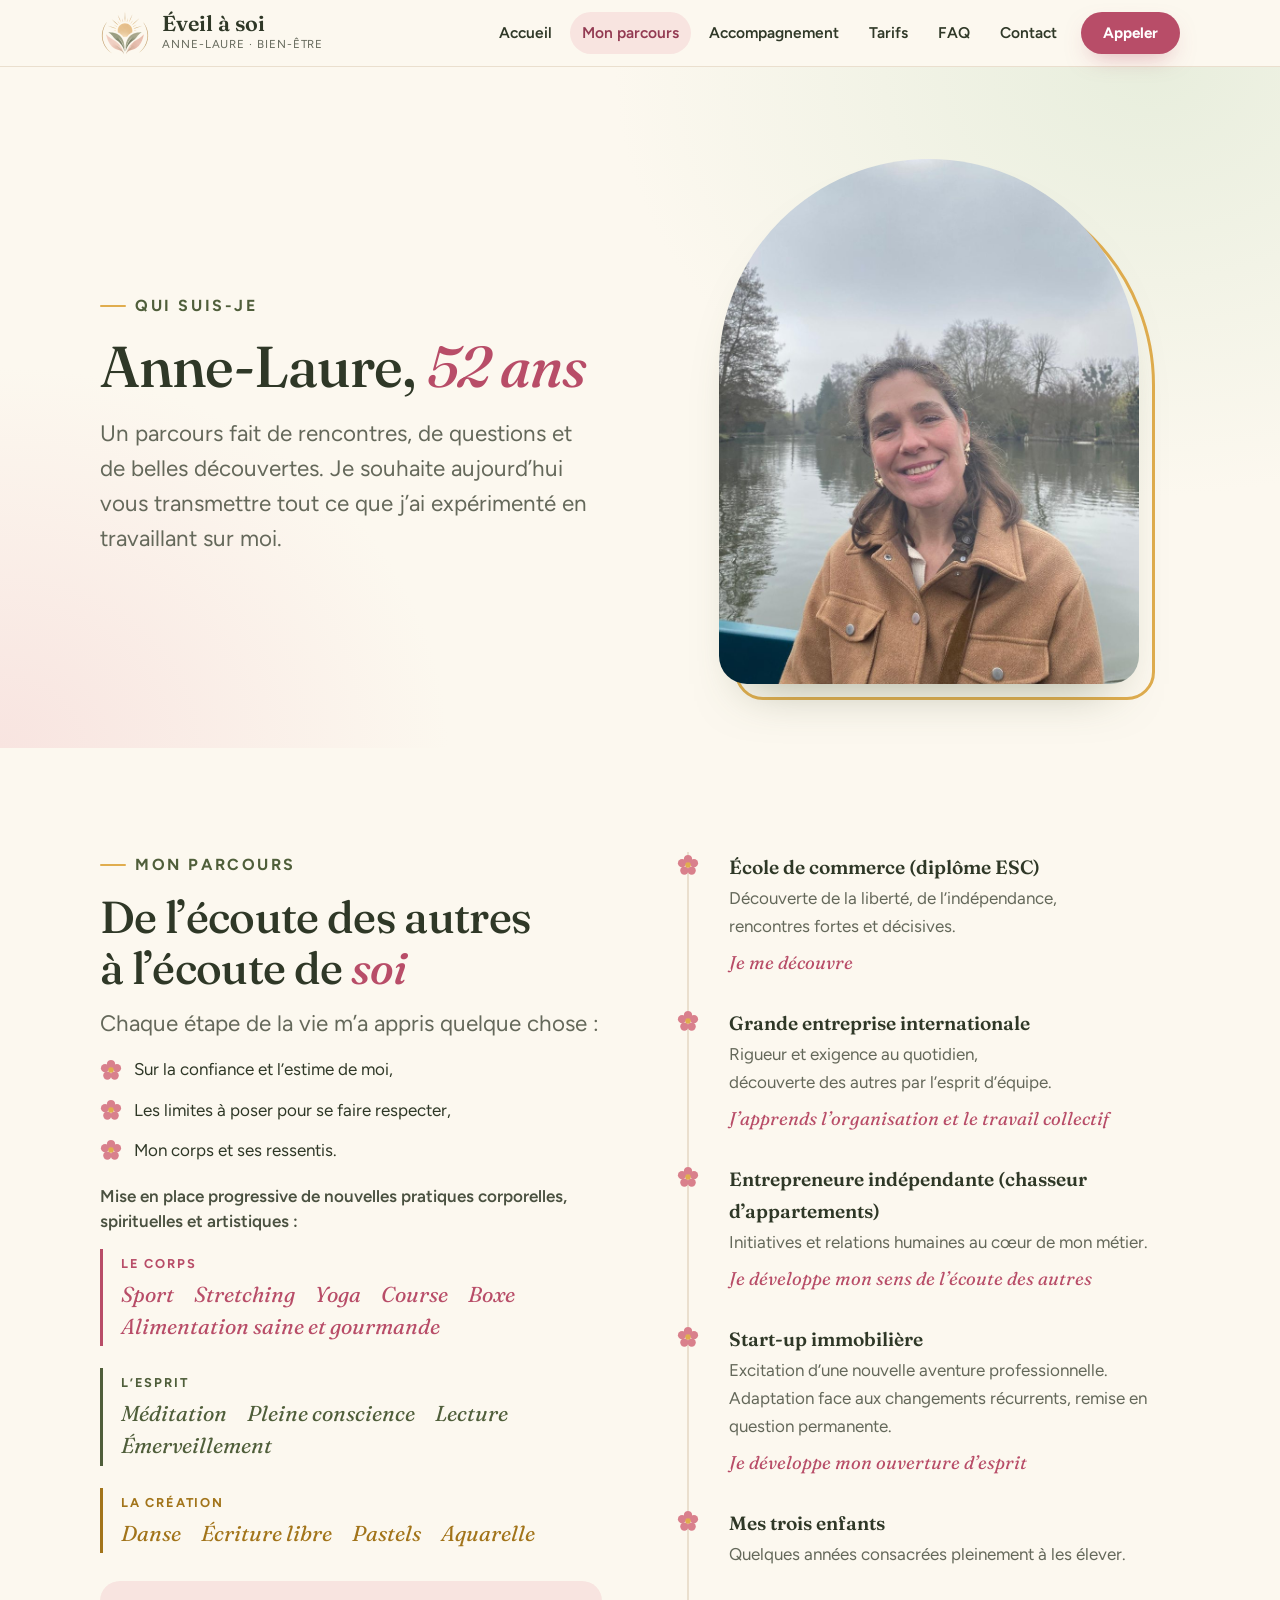
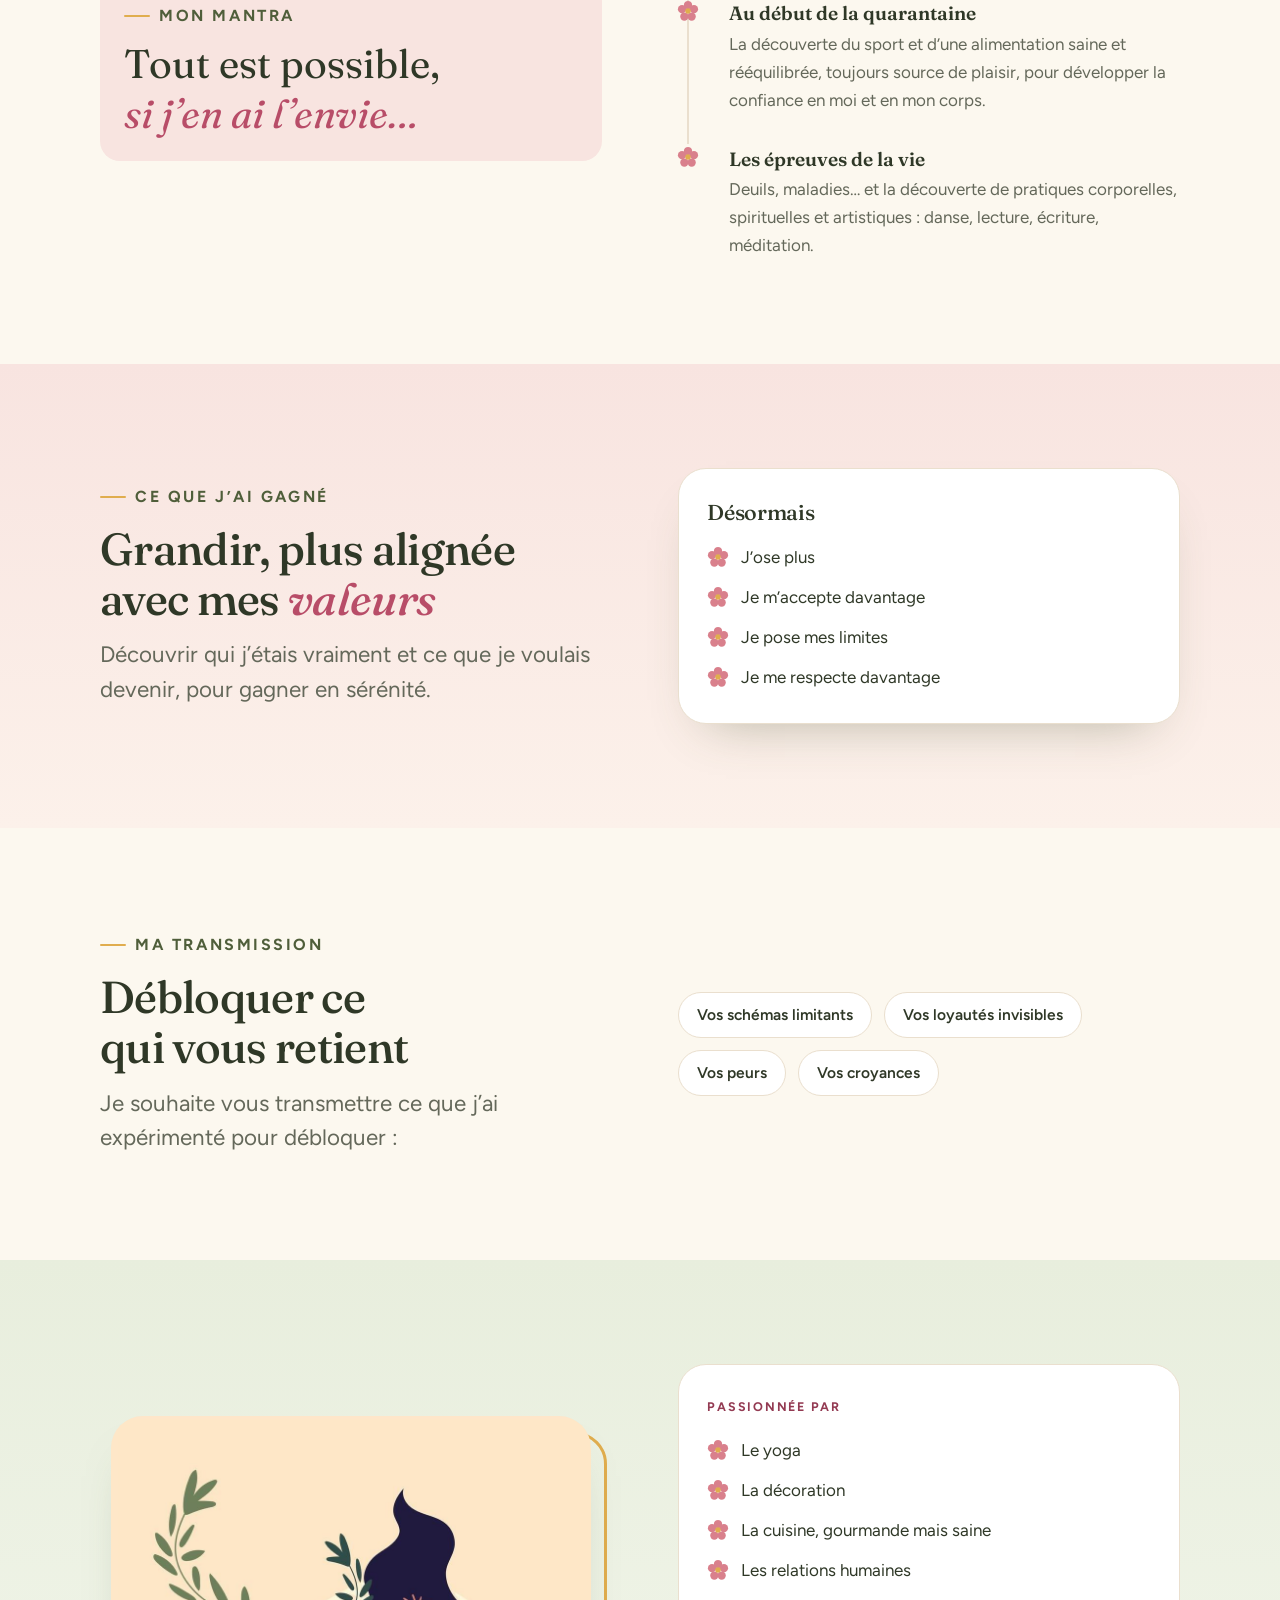
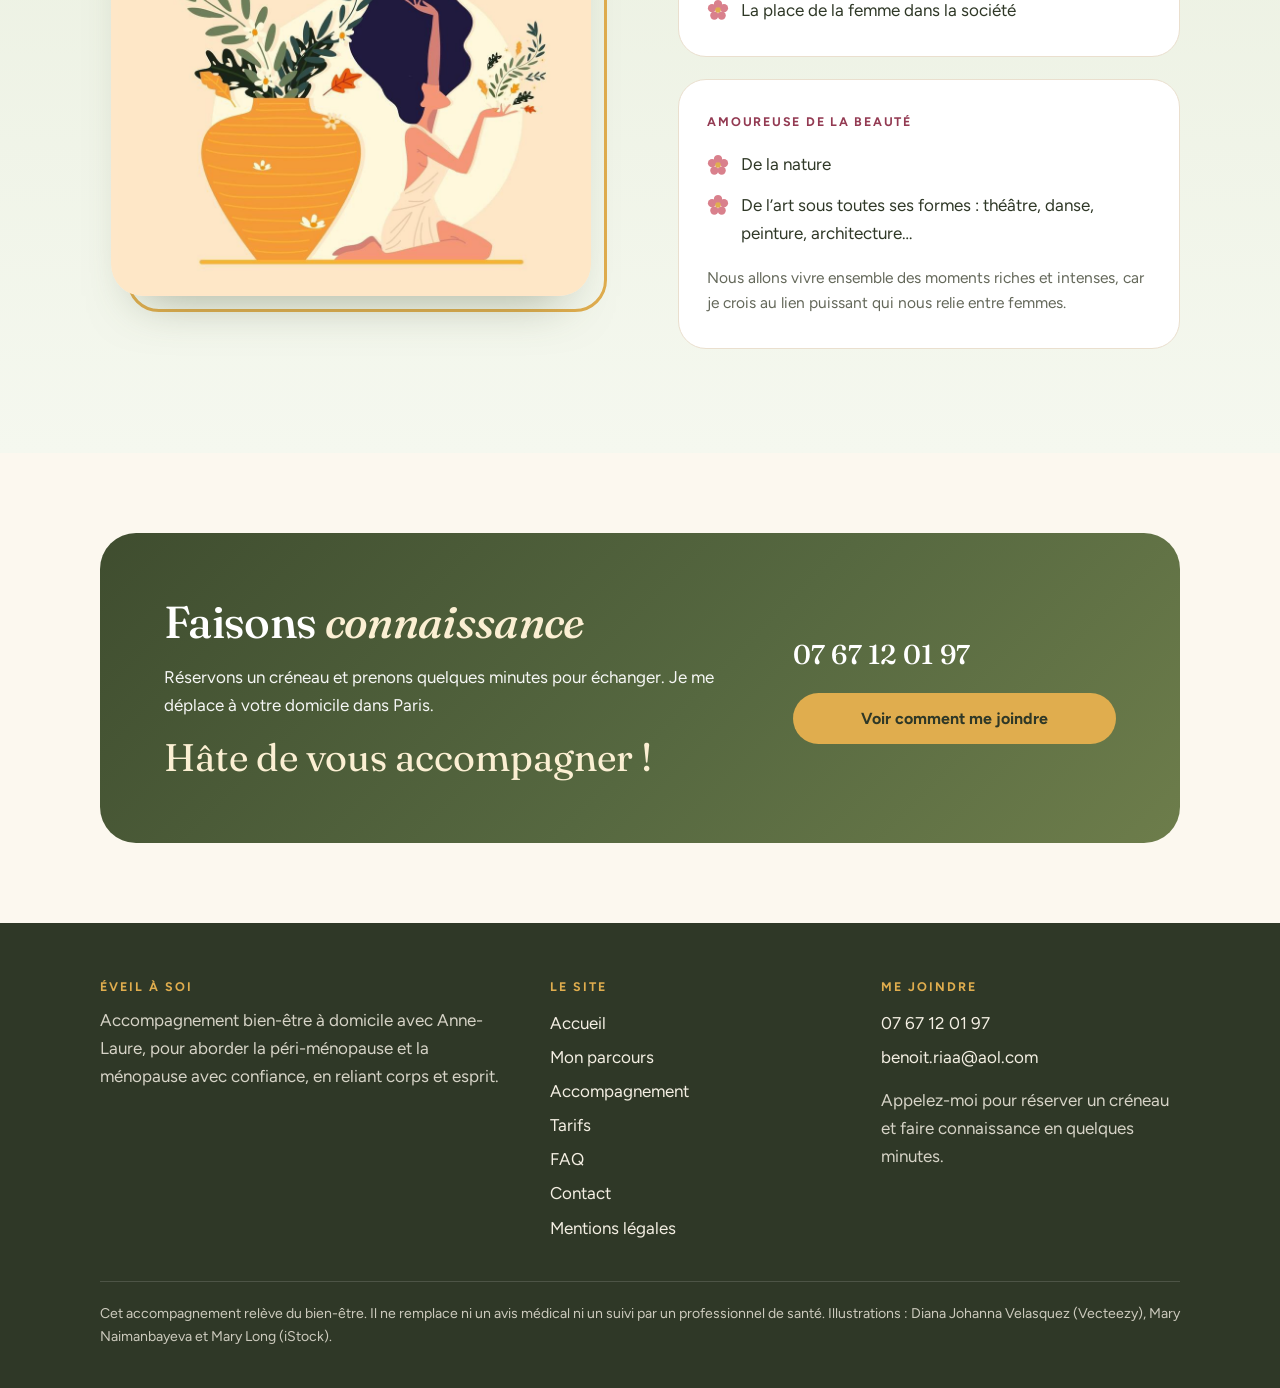
==== commit aab09cf4: "Add files via upload" ====
--- a/a-propos.html
+++ b/a-propos.html
@@ -1,7 +1,7 @@
 <!doctype html><html lang="fr"><head><meta charset="utf-8"><meta name="viewport" content="width=device-width,initial-scale=1,viewport-fit=cover"><title>Mon parcours · Éveil à soi</title><meta name="description" content="Le parcours d’Anne-Laure, 52 ans, accompagnante bien-être à domicile à Paris 15e."><meta name="theme-color" content="#b84d68"><link rel="icon" href="favicon.png" type="image/png"><link rel="apple-touch-icon" href="apple-touch-icon.png"><meta property="og:type" content="website"><meta property="og:locale" content="fr_FR"><meta property="og:title" content="Mon parcours · Éveil à soi"><meta property="og:description" content="Le parcours d’Anne-Laure, 52 ans, accompagnante bien-être à domicile à Paris 15e."><meta property="og:image" content="https://annelaureriaudsimon-web.github.io/annelaure-bienetre/apercu-eveil.jpg"><meta property="og:image:width" content="1200"><meta property="og:image:height" content="630"><meta property="og:image:alt" content="Éveil à soi : un soleil se lève sur deux feuilles vertes et deux pétales roses"><meta name="twitter:card" content="summary_large_image"><link rel="canonical" href="https://annelaureriaudsimon-web.github.io/annelaure-bienetre/a-propos.html"><meta property="og:url" content="https://annelaureriaudsimon-web.github.io/annelaure-bienetre/a-propos.html"><link rel="preconnect" href="https://fonts.googleapis.com"><link rel="preconnect" href="https://fonts.gstatic.com" crossorigin><link rel="stylesheet" href="https://fonts.googleapis.com/css2?family=Figtree:wght@400;600;700&family=Fraunces:ital,opsz,wght@0,9..144,400;0,9..144,500;0,9..144,600;1,9..144,400;1,9..144,500&display=swap"><link rel="stylesheet" href="style.css"></head><body><div class="page"><header class="site-header"><div class="wrap bar">
 <a class="brand" href="index.html"><img src="logo-eveil-petit.png" alt="" width="200" height="184"><span><b>Éveil à soi</b><small>Anne-Laure · Bien-être</small></span></a>
 <button class="menu-btn" type="button" aria-expanded="false" aria-controls="nav">Menu</button>
-<nav class="nav" id="nav" aria-label="Navigation principale"><a class="link" href="index.html">Accueil</a><a class="link" href="a-propos.html" aria-current="page">Mon parcours</a><a class="link" href="accompagnement.html">Accompagnement</a><a class="link" href="tarifs.html">Tarifs</a><a class="link" href="faq.html">FAQ</a><a class="link" href="contact.html">Contact</a><div class="nav-cta"><a class="btn btn-main btn-sm" href="tel:+33767120197">Appeler</a><a class="btn btn-wa btn-sm" href="https://wa.me/33767120197?text=Bonjour%20Anne-Laure%2C%20j%E2%80%99ai%20d%C3%A9couvert%20votre%20site%20%C2%AB%20%C3%89veil%20%C3%A0%20soi%20%C2%BB%20et%20j%E2%80%99aimerais%20en%20savoir%20plus." target="_blank" rel="noopener noreferrer" aria-label="Écrire sur WhatsApp" title="Écrire sur WhatsApp"><svg viewBox="0 0 24 24" aria-hidden="true" focusable="false"><path d="M17.472 14.382c-.297-.149-1.758-.867-2.03-.967-.273-.099-.471-.148-.67.15-.197.297-.767.966-.94 1.164-.173.199-.347.223-.644.075-.297-.15-1.255-.463-2.39-1.475-.883-.788-1.48-1.761-1.653-2.059-.173-.297-.018-.458.13-.606.134-.133.298-.347.446-.52.149-.174.198-.298.298-.497.099-.198.05-.371-.025-.52-.075-.149-.669-1.612-.916-2.207-.242-.579-.487-.5-.669-.51-.173-.008-.371-.01-.57-.01-.198 0-.52.074-.792.372-.272.297-1.04 1.016-1.04 2.479 0 1.462 1.065 2.875 1.213 3.074.149.198 2.096 3.2 5.077 4.487.709.306 1.262.489 1.694.625.712.227 1.36.195 1.871.118.571-.085 1.758-.719 2.006-1.413.248-.694.248-1.289.173-1.413-.074-.124-.272-.198-.57-.347m-5.421 7.403h-.004a9.87 9.87 0 01-5.031-1.378l-.361-.214-3.741.982.998-3.648-.235-.374a9.86 9.86 0 01-1.51-5.26c.001-5.45 4.436-9.884 9.888-9.884 2.64 0 5.122 1.03 6.988 2.898a9.825 9.825 0 012.893 6.994c-.003 5.45-4.437 9.884-9.885 9.884m8.413-18.297A11.815 11.815 0 0012.05 0C5.495 0 .16 5.335.157 11.892c0 2.096.547 4.142 1.588 5.945L.057 24l6.305-1.654a11.882 11.882 0 005.683 1.448h.005c6.554 0 11.89-5.335 11.893-11.893a11.821 11.821 0 00-3.48-8.413Z"/></svg><span class="wa-label">WhatsApp</span></a></div></nav>
+<nav class="nav" id="nav" aria-label="Navigation principale"><a class="link" href="index.html">Accueil</a><a class="link" href="a-propos.html" aria-current="page">Mon parcours</a><a class="link" href="accompagnement.html">Accompagnement</a><a class="link" href="tarifs.html">Tarifs</a><a class="link" href="faq.html">FAQ</a><a class="link" href="contact.html">Contact</a><div class="nav-cta"><a class="btn btn-main btn-sm" href="tel:+33767120197">Appeler</a></div></nav>
 </div></header><main>
 <section class="page-hero"><div class="wrap split">
 <div><span class="eyebrow">Qui suis-je</span><h1>Anne-Laure, <em>52 ans</em></h1><p class="lead">Un parcours fait de rencontres, de questions et de belles découvertes. Je souhaite aujourd’hui vous transmettre tout ce que j’ai expérimenté en travaillant sur moi.</p></div>
@@ -10,8 +10,12 @@
 <section class="section"><div class="wrap split" style="align-items:start">
 <div class="head" style="margin:0"><span class="eyebrow">Mon parcours</span><h2>De l’écoute des autres à l’écoute de <em>soi</em></h2><p class="lead">Chaque étape de la vie m’a appris quelque chose :</p><ul class="petals"><li>Sur la confiance et l’estime de moi,</li><li>Les limites à poser pour se faire respecter,</li><li>Mon corps et ses ressentis.</li></ul>
 <p class="sub">Mise en place progressive de nouvelles pratiques corporelles, spirituelles et artistiques :</p>
-<ul class="dash"><li>Découverte des bienfaits du sport (fitness, stretching)</li><li>Mise en place d’une alimentation rééquilibrée, saine et source de plaisir</li><li>Initiation et pratique régulière du yoga</li><li>Redécouverte de la lecture (j’apprends à me poser)</li><li>Mise en place de la pleine conscience au quotidien (retour aux sens, émerveillement)</li><li>Découverte du pouvoir de la danse (contemporaine, zumba, danse libre…)</li><li>Je m’autorise à écrire (écriture libre)</li><li>Je m’autorise à créer (pastels, aquarelle)</li><li>Pratiques de méditation régulières</li><li>Découverte du plaisir de courir</li><li>Initiation à la boxe</li></ul>
-<div class="mantra"><span class="eyebrow">Mon mantra</span><p class="big-quote">Tout est possible, <em>si j’en ai l’envie…</em></p></div></div>
+<div class="practices">
+<div class="pr pr-corps"><span class="pr-l">Le corps</span><p><span>Sport</span><span>Stretching</span><span>Yoga</span><span>Course</span><span>Boxe</span><span>Alimentation saine et gourmande</span></p></div>
+<div class="pr pr-esprit"><span class="pr-l">L’esprit</span><p><span>Méditation</span><span>Pleine conscience</span><span>Lecture</span><span>Émerveillement</span></p></div>
+<div class="pr pr-art"><span class="pr-l">La création</span><p><span>Danse</span><span>Écriture libre</span><span>Pastels</span><span>Aquarelle</span></p></div>
+</div>
+<div class="mantra"><span class="eyebrow">Mon mantra</span><p class="big-quote">Tout est possible,<br><em>si j’en ai l’envie…</em></p></div></div>
 <ol class="path"><li><b>École de commerce (diplôme ESC)</b><span>Découverte de la liberté, de l’indépendance,<br>rencontres fortes et décisives.</span><em class="me">Je me découvre</em></li><li><b>Grande entreprise internationale</b><span>Rigueur et exigence au quotidien,<br>découverte des autres par l’esprit d’équipe.</span><em class="me">J’apprends l’organisation et le travail collectif</em></li><li><b>Entrepreneure indépendante (chasseur d’appartements)</b><span>Initiatives et relations humaines au cœur de mon métier.</span><em class="me">Je développe mon sens de l’écoute des autres</em></li><li><b>Start-up immobilière</b><span>Excitation d’une nouvelle aventure professionnelle.<br>Adaptation face aux changements récurrents, remise en question permanente.</span><em class="me">Je développe mon ouverture d’esprit</em></li><li><b>Mes trois enfants</b><span>Quelques années consacrées pleinement à les élever.</span></li><li><b>Au début de la quarantaine</b><span>La découverte du sport et d’une alimentation saine et rééquilibrée, toujours source de plaisir, pour développer la confiance en moi et en mon corps.</span></li><li><b>Les épreuves de la vie</b><span>Deuils, maladies… et la découverte de pratiques corporelles, spirituelles et artistiques : danse, lecture, écriture, méditation.</span></li></ol>
 </div></section>
 <section class="section tint-blush"><div class="wrap split">
@@ -31,13 +35,13 @@
 </div></section>
 <div class="wrap cta-wrap"><div class="cta">
 <div style="display:grid;gap:16px"><h2>Faisons <em>connaissance</em></h2><p>Réservons un créneau et prenons quelques minutes pour échanger. Je me déplace à votre domicile dans Paris.</p><p class="cta-big">Hâte de vous accompagner !</p></div>
-<div class="side"><a class="phone" href="tel:+33767120197">07 67 12 01 97</a><a class="btn btn-wa" href="https://wa.me/33767120197?text=Bonjour%20Anne-Laure%2C%20j%E2%80%99ai%20d%C3%A9couvert%20votre%20site%20%C2%AB%20%C3%89veil%20%C3%A0%20soi%20%C2%BB%20et%20j%E2%80%99aimerais%20en%20savoir%20plus." target="_blank" rel="noopener noreferrer"><svg viewBox="0 0 24 24" aria-hidden="true" focusable="false"><path d="M17.472 14.382c-.297-.149-1.758-.867-2.03-.967-.273-.099-.471-.148-.67.15-.197.297-.767.966-.94 1.164-.173.199-.347.223-.644.075-.297-.15-1.255-.463-2.39-1.475-.883-.788-1.48-1.761-1.653-2.059-.173-.297-.018-.458.13-.606.134-.133.298-.347.446-.52.149-.174.198-.298.298-.497.099-.198.05-.371-.025-.52-.075-.149-.669-1.612-.916-2.207-.242-.579-.487-.5-.669-.51-.173-.008-.371-.01-.57-.01-.198 0-.52.074-.792.372-.272.297-1.04 1.016-1.04 2.479 0 1.462 1.065 2.875 1.213 3.074.149.198 2.096 3.2 5.077 4.487.709.306 1.262.489 1.694.625.712.227 1.36.195 1.871.118.571-.085 1.758-.719 2.006-1.413.248-.694.248-1.289.173-1.413-.074-.124-.272-.198-.57-.347m-5.421 7.403h-.004a9.87 9.87 0 01-5.031-1.378l-.361-.214-3.741.982.998-3.648-.235-.374a9.86 9.86 0 01-1.51-5.26c.001-5.45 4.436-9.884 9.888-9.884 2.64 0 5.122 1.03 6.988 2.898a9.825 9.825 0 012.893 6.994c-.003 5.45-4.437 9.884-9.885 9.884m8.413-18.297A11.815 11.815 0 0012.05 0C5.495 0 .16 5.335.157 11.892c0 2.096.547 4.142 1.588 5.945L.057 24l6.305-1.654a11.882 11.882 0 005.683 1.448h.005c6.554 0 11.89-5.335 11.893-11.893a11.821 11.821 0 00-3.48-8.413Z"/></svg><span>Écrire sur WhatsApp</span></a><a class="btn btn-sun" href="contact.html">Voir comment me joindre</a></div>
+<div class="side"><a class="phone" href="tel:+33767120197">07 67 12 01 97</a><a class="btn btn-sun" href="contact.html">Voir comment me joindre</a></div>
 </div></div>
 </main><footer class="site-footer"><div class="wrap">
 <div class="foot">
 <div><h4>Éveil à soi</h4><p>Accompagnement bien-être à domicile avec Anne-Laure, pour aborder la péri-ménopause et la ménopause avec confiance, en reliant corps et esprit.</p></div>
 <div><h4>Le site</h4><a href="index.html">Accueil</a><a href="a-propos.html">Mon parcours</a><a href="accompagnement.html">Accompagnement</a><a href="tarifs.html">Tarifs</a><a href="faq.html">FAQ</a><a href="contact.html">Contact</a><a href="mentions-legales.html">Mentions légales</a></div>
-<div><h4>Me joindre</h4><a href="tel:+33767120197">07 67 12 01 97</a><a href="https://wa.me/33767120197?text=Bonjour%20Anne-Laure%2C%20j%E2%80%99ai%20d%C3%A9couvert%20votre%20site%20%C2%AB%20%C3%89veil%20%C3%A0%20soi%20%C2%BB%20et%20j%E2%80%99aimerais%20en%20savoir%20plus." target="_blank" rel="noopener noreferrer">WhatsApp</a><a href="mailto:benoit.riaa@aol.com">benoit.riaa@aol.com</a><p>Appelez-moi pour réserver un créneau et faire connaissance en quelques minutes.</p></div>
+<div><h4>Me joindre</h4><a href="tel:+33767120197">07 67 12 01 97</a><a href="mailto:benoit.riaa@aol.com">benoit.riaa@aol.com</a><p>Appelez-moi pour réserver un créneau et faire connaissance en quelques minutes.</p></div>
 </div>
 <p class="legal">Cet accompagnement relève du bien-être. Il ne remplace ni un avis médical ni un suivi par un professionnel de santé. Illustrations : Diana Johanna Velasquez (Vecteezy), Mary Naimanbayeva et Mary Long (iStock).</p>
 </div></footer></div><script src="site.js"></script></body></html>
--- a/style.css
+++ b/style.css
@@ -266,3 +266,10 @@
 .dash li::before{content:"–";position:absolute;left:0;color:var(--sun);font-weight:700}
 .mantra{display:grid;gap:10px;margin-top:14px;padding:22px 24px;background:var(--blush);border-radius:20px}
 .mantra em{color:var(--peony)}
+
+.practices{display:grid;gap:22px;margin-top:6px}
+.pr{--c:var(--peony);display:grid;gap:6px;padding:4px 0 4px 18px;border-left:3px solid var(--c)}
+.pr-esprit{--c:var(--leaf-deep)}.pr-art{--c:#a2741a}
+.pr-l{font-size:.8rem;font-weight:700;letter-spacing:.14em;text-transform:uppercase;color:var(--c)}
+.pr p{display:flex;flex-wrap:wrap;gap:2px 20px;margin:0}
+.pr p span{font-family:var(--display);font-style:italic;font-size:1.35rem;line-height:1.4;color:var(--c)}
